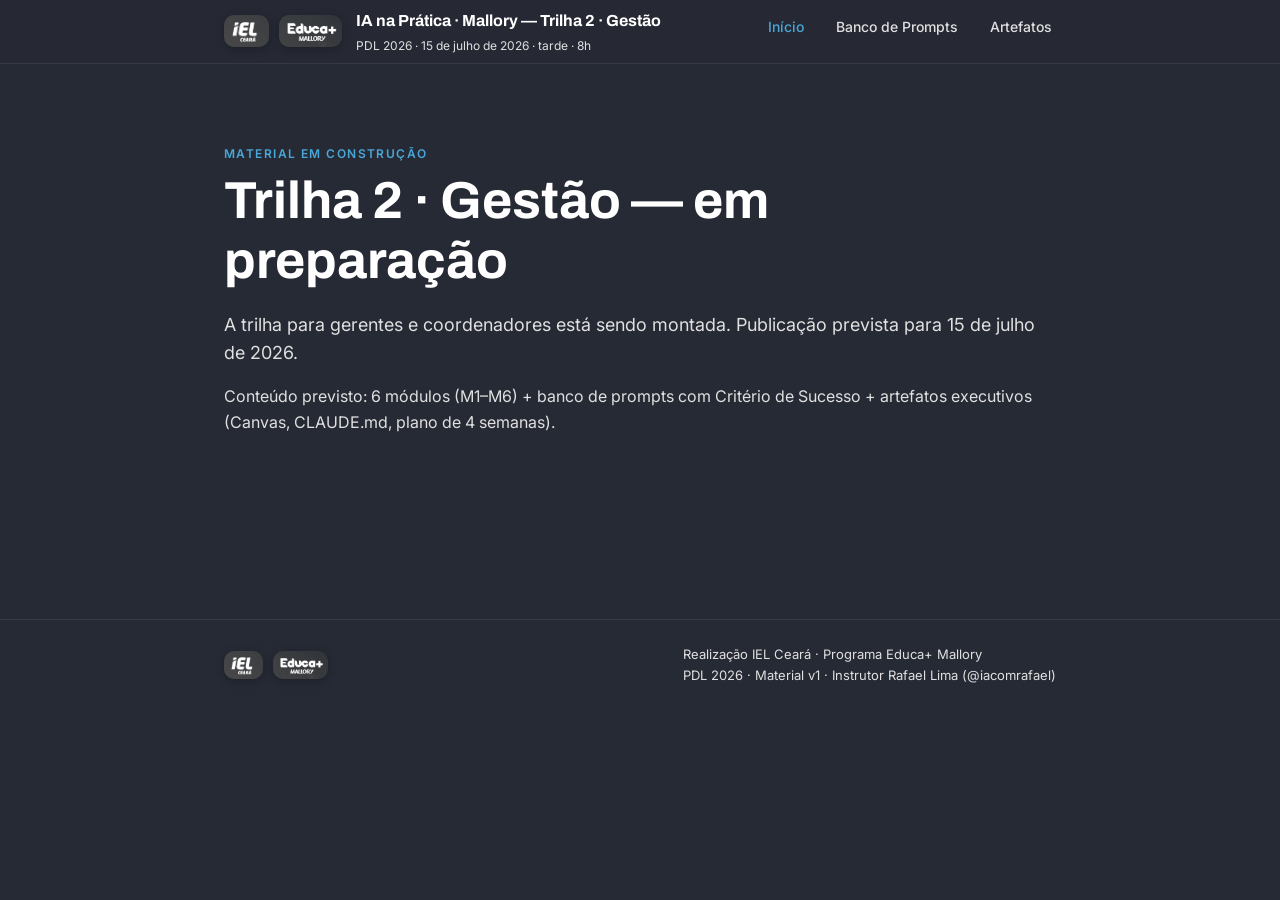
==== index.html @ 84539a10 "chore: primeiro commit — placeholder + assets compartilhados" ====
<!DOCTYPE html>
<html lang="pt-BR">
<head>
  <meta charset="UTF-8">
  <meta name="viewport" content="width=device-width, initial-scale=1.0">
  <title>IA na Prática · Trilha 2 — Gestão · Mallory PDL 2026</title>
  <link rel="preconnect" href="https://fonts.googleapis.com">
  <link rel="preconnect" href="https://fonts.gstatic.com" crossorigin>
  <link rel="stylesheet" href="https://fonts.googleapis.com/css2?family=Archivo:wght@600;700&family=Inter:wght@400;500;600&family=JetBrains+Mono:wght@400&display=swap">
  <link rel="stylesheet" href="assets/style.css">
</head>
<body>

<header class="site-header">
  <div class="container">
    <div class="site-brand">
      <div class="site-logos">
        <img src="assets/logos/iel-ceara.png" alt="IEL Ceará">
        <img src="assets/logos/educa-mais-mallory.png" alt="Educa+ Mallory">
      </div>
      <div class="site-brand-text">
        <a href="./">IA na Prática · Mallory — Trilha 2 · Gestão</a>
        <span class="site-meta">PDL 2026 · 15 de julho de 2026 · tarde · 8h</span>
      </div>
    </div>
    <button class="nav-toggle" aria-expanded="false" aria-controls="site-nav">Menu</button>
    <nav class="site-nav" id="site-nav" aria-label="Navegação principal">
      <ul>
        <li><a href="./" aria-current="page">Início</a></li>
        <li><a href="#">Banco de Prompts</a></li>
        <li><a href="#">Artefatos</a></li>
      </ul>
    </nav>
  </div>
</header>

<main>
  <div class="container">

    <section class="section hero hub-hero">
      <span class="eyebrow">Material em construção</span>
      <h1>Trilha 2 · Gestão — em preparação</h1>
      <p class="lead">A trilha para gerentes e coordenadores está sendo montada. Publicação prevista para 15 de julho de 2026.</p>
      <p>Conteúdo previsto: 6 módulos (M1–M6) + banco de prompts com Critério de Sucesso + artefatos executivos (Canvas, CLAUDE.md, plano de 4 semanas).</p>
    </section>

  </div>
</main>

<footer class="site-footer">
  <div class="container">
    <div class="site-logos">
      <img src="assets/logos/iel-ceara.png" alt="IEL Ceará">
      <img src="assets/logos/educa-mais-mallory.png" alt="Educa+ Mallory">
    </div>
    <div class="footer-meta">
      Realização IEL Ceará · Programa Educa+ Mallory<br>
      PDL 2026 · Material v1 · Instrutor Rafael Lima (@iacomrafael)
    </div>
  </div>
</footer>

<script src="assets/script.js" defer></script>
</body>
</html>
---- assets/style.css ----
/* ==========================================================================
   IA na Prática · Mallory — Trilha 1 · Supervisão
   Design system: _shared/design-system.md (fonte de verdade)
   Organização: 1.Reset · 2.Variáveis · 3.Tipografia · 4.Layout ·
                5.Componentes · 6.Utilitários · 7.Media queries · 8.Print
   ========================================================================== */

/* ==========================================================================
   1. RESET
   ========================================================================== */

*,
*::before,
*::after {
  box-sizing: border-box;
  margin: 0;
  padding: 0;
}

html {
  -webkit-text-size-adjust: 100%;
  scroll-behavior: smooth;
}

img {
  max-width: 100%;
  display: block;
}

button {
  font: inherit;
  cursor: pointer;
  border: none;
  background: none;
  color: inherit;
}

table {
  border-collapse: collapse;
  width: 100%;
}

/* ==========================================================================
   2. VARIÁVEIS — paleta PDL Mallory (design-system §2)
   ========================================================================== */

:root {
  /* Fundo e Textos */
  --bg-dark: #262A35;   /* Slate — opção C do mockup, aprovada 11/07/2026 */
  --bg-light: #353A45;
  --bg-card: rgba(255, 255, 255, .045);
  --text-primary: #FFFFFF;
  --text-secondary: #E0E0E0;

  /* Cores de Destaque (Linha Colorida PDL) */
  --accent-blue: #4AA6D7;
  --accent-green: #65A941;
  --accent-red: #D72C35;
  --accent-yellow: #F7AC19;
  --accent-purple: #8A3A89;

  /* Derivadas por mistura (permitido: mistura, não hex novo — design-system §8) */
  /* Roxo e vermelho não passam AA como texto pequeno no dark (§7) — versões claras p/ texto */
  --purple-text: color-mix(in oklab, var(--accent-purple) 55%, white);
  --red-text: color-mix(in oklab, var(--accent-red) 65%, white);

  --border-subtle: rgba(255, 255, 255, .08);

  /* Superfície — sombras e raios (design-system §2b, padrão Cirilo adaptado pro dark) */
  --shadow-sm: 0 1px 2px rgba(0, 0, 0, .20), 0 1px 3px rgba(0, 0, 0, .15);
  --shadow-md: 0 4px 12px rgba(0, 0, 0, .20), 0 2px 4px rgba(0, 0, 0, .15);
  --shadow-lg: 0 12px 32px rgba(0, 0, 0, .30), 0 4px 12px rgba(0, 0, 0, .20);
  --radius-sm: 6px;
  --radius: 10px;
  --radius-lg: 14px;

  /* Tipografia */
  --font-title: "Archivo", system-ui, sans-serif;
  --font-body: "Inter", system-ui, sans-serif;
  --font-mono: "JetBrains Mono", ui-monospace, monospace;
}

/* ==========================================================================
   3. TIPOGRAFIA — escala design-system §4 (base 16px)
   ========================================================================== */

body {
  font-family: var(--font-body);
  font-size: 16px;
  font-weight: 400;
  line-height: 1.6;
  color: var(--text-secondary);
  background-color: var(--bg-dark);
  -webkit-font-smoothing: antialiased;
  -moz-osx-font-smoothing: grayscale;
}

h1,
h2,
h3,
h4 {
  font-family: var(--font-title);
  color: var(--text-primary);
  line-height: 1.15;
}

h1 { font-size: 32px; font-weight: 700; }   /* módulos; hub sobe via .hero */
h2 { font-size: 30px; font-weight: 700; }
h3 { font-size: 24px; font-weight: 600; }
h4 { font-size: 19px; font-weight: 600; }

h5,
h6 {
  font-family: var(--font-body);
  font-size: 16px;
  font-weight: 600;
  color: var(--text-primary);
}

p {
  margin-bottom: 16px;
}

strong {
  color: var(--text-primary);
  font-weight: 600;
}

small,
.text-small {
  font-size: 14px;
}

.eyebrow {
  font-family: var(--font-body);
  font-size: 12px;
  font-weight: 600;
  text-transform: uppercase;
  letter-spacing: .12em;
  display: block;
  margin-bottom: 8px;
  color: var(--accent-blue);
}

code {
  font-family: var(--font-mono);
  font-size: 14px;
}

a {
  color: var(--accent-blue);
  text-decoration: none;
}

a:hover {
  text-decoration: underline;
}

ul,
ol {
  padding-left: 24px;
  margin-bottom: 16px;
}

li {
  margin-bottom: 8px;
}

/* Foco visível (design-system §7) */
:focus-visible {
  outline: 2px solid var(--accent-blue);
  outline-offset: 2px;
}

/* ==========================================================================
   4. LAYOUT — container, header, footer, seções
   ========================================================================== */

.container {
  max-width: 880px;
  margin: 0 auto;
  padding: 0 24px;
}

/* --- Site header (sticky) --- */

.site-header {
  position: sticky;
  top: 0;
  z-index: 100;
  background-color: rgba(38, 42, 53, .92);
  -webkit-backdrop-filter: blur(8px);
  backdrop-filter: blur(8px);
  border-bottom: 1px solid var(--border-subtle);
}

.site-header .container {
  display: flex;
  align-items: center;
  justify-content: space-between;
  gap: 16px;
  min-height: 60px;
  flex-wrap: wrap;
  padding-top: 8px;
  padding-bottom: 8px;
}

.site-brand {
  display: flex;
  flex-direction: row;
  align-items: center;
  gap: 14px;
  flex-wrap: wrap;
}

/* Logos institucionais (design-system §9) */
.site-logos {
  display: flex;
  align-items: center;
  gap: 10px;
  flex-shrink: 0;
}

.site-logos img {
  height: 32px;
  width: auto;
  display: block;
  border-radius: 10px;
  box-shadow: 0 2px 8px rgba(0, 0, 0, .25);
}

.site-brand-text {
  display: flex;
  flex-direction: column;
  gap: 2px;
}

.site-brand a {
  font-family: var(--font-title);
  font-size: 16px;
  font-weight: 700;
  color: var(--text-primary);
}

.site-brand a:hover {
  text-decoration: none;
  color: var(--accent-blue);
}

.site-brand .site-meta {
  font-size: 12px;
  color: var(--text-secondary);
}

.nav-toggle {
  display: inline-flex;
  align-items: center;
  gap: 8px;
  padding: 8px 12px;
  border: 1px solid var(--border-subtle);
  border-radius: 6px;
  color: var(--text-primary);
  font-size: 14px;
}

.site-nav {
  display: none;
  width: 100%;
  padding: 8px 0 12px;
}

.site-nav.is-open {
  display: block;
}

.site-nav ul {
  list-style: none;
  padding: 0;
  margin: 0;
  display: flex;
  flex-direction: column;
  gap: 4px;
}

.site-nav a {
  display: block;
  padding: 8px 4px;
  color: var(--text-secondary);
  font-size: 14px;
  font-weight: 500;
}

.site-nav a:hover,
.site-nav a[aria-current="page"] {
  color: var(--accent-blue);
  text-decoration: none;
}

/* --- Seções e ritmo (design-system §6) --- */

main {
  padding-top: 40px;
  padding-bottom: 64px;
}

.section {
  margin-bottom: 64px;
}

.section > h2 {
  margin-bottom: 32px;
}

/* --- Hero --- */

.hero {
  padding: 24px 0 8px;
}

.hero h1 {
  margin-bottom: 20px;
}

.hero .lead {
  font-size: 18px;
  color: var(--text-secondary);
}

.hub-hero h1 {
  font-size: 40px;
}

/* Badges de metadados do módulo (linha sob o h1) */
.page-meta {
  display: flex;
  flex-wrap: wrap;
  gap: 8px;
  margin: 16px 0;
}

/* --- Site footer --- */

.site-footer {
  border-top: 1px solid var(--border-subtle);
  padding: 24px 0;
  font-size: 14px;
  color: var(--text-secondary);
}

.site-footer .container {
  display: flex;
  justify-content: space-between;
  align-items: center;
  gap: 16px;
  flex-wrap: wrap;
}

.site-footer .site-logos img {
  height: 28px;
}

.footer-meta {
  font-size: 13px;
}

/* --- Navegação prev/next do módulo --- */

.module-nav {
  display: flex;
  flex-direction: column;
  gap: 12px;
  margin-top: 48px;
  padding-top: 24px;
  border-top: 1px solid var(--border-subtle);
}

.module-nav a {
  display: block;
  padding: 12px 16px;
  background-color: var(--bg-light);
  border: 1px solid var(--border-subtle);
  border-radius: 6px;
}

.module-nav a:hover {
  text-decoration: none;
  border-color: var(--accent-blue);
}

.module-nav .nav-label {
  display: block;
  font-size: 12px;
  color: var(--text-secondary);
  text-transform: uppercase;
  letter-spacing: .12em;
  font-weight: 600;
}

.module-nav .nav-title {
  color: var(--text-primary);
  font-weight: 500;
}

.module-nav-secondary {
  display: flex;
  gap: 16px;
  justify-content: center;
  margin-top: 16px;
  font-size: 14px;
}

/* ==========================================================================
   5. COMPONENTES CANÔNICOS (design-system §5)
   ========================================================================== */

/* --- 5.1 Card de módulo (hub) --- */

.cards-grid {
  display: grid;
  grid-template-columns: 1fr;
  gap: 24px;
}

.card-modulo {
  position: relative;
  background-color: var(--bg-light);
  border: 1px solid var(--border-subtle);
  border-radius: var(--radius);
  padding: 28px;
  display: flex;
  flex-direction: column;
  gap: 12px;
  overflow: hidden;
  box-shadow: var(--shadow-md);
  transition: transform .2s ease, box-shadow .2s ease;
}

/* Linha superior na cor do grupo — desenha da esquerda no hover */
.card-modulo::before {
  content: "";
  position: absolute;
  top: 0;
  left: 0;
  height: 3px;
  width: 100%;
  background-color: var(--group-color, var(--accent-blue));
  transform: scaleX(0);
  transform-origin: left;
  transition: transform .2s ease;
}

.card-modulo:hover {
  transform: translateY(-4px);
  box-shadow: var(--shadow-lg);
}

.card-modulo:hover::before {
  transform: scaleX(1);
}

.card-modulo .eyebrow {
  color: var(--group-color, var(--accent-blue));
  margin-bottom: 0;
}

.card-modulo h3 {
  font-size: 20px;
}

.card-modulo .promessa {
  margin-bottom: 0;
  flex-grow: 1;
}

/* Cores por grupo narrativo (ver goal-4a-report, decisão de mapeamento) */
.group-fundamentos { --group-color: var(--accent-blue); }
.group-contextos   { --group-color: var(--accent-green); }
.group-aplicacoes  { --group-color: var(--accent-yellow); }
.group-fechamento  { --group-color: var(--accent-purple); }

/* Roxo cru não passa AA como texto pequeno — eyebrow do grupo Fechamento usa a mistura clara */
.group-fechamento .eyebrow { color: var(--purple-text); }

/* Linha "Você leva →" — sempre em roxo claro (mistura AA — design-system §7) */
.voce-leva {
  color: var(--purple-text);
  font-weight: 500;
}

.voce-leva strong {
  color: var(--purple-text);
}

/* --- 5.2 Card de prompt (PCTFL) --- */

.card-prompt {
  background-color: var(--bg-light);
  border-left: 3px solid var(--accent-blue);
  border-radius: 0 6px 6px 0;
  padding: 24px;
  margin: 32px 0;
}

.card-prompt h3,
.card-prompt h4 {
  margin-bottom: 12px;
}

.card-prompt .prompt-meta {
  margin: 0 0 16px;
  font-size: 14px;
}

.card-prompt .prompt-meta dt {
  float: left;
  clear: left;
  margin-right: 6px;
  font-weight: 600;
  color: var(--text-primary);
}

.card-prompt .prompt-meta dd {
  margin-bottom: 4px;
  overflow: hidden;
}

.prompt-box {
  position: relative;
  margin: 16px 0;
}

.prompt-box pre {
  background-color: var(--bg-dark);
  border: 1px solid var(--border-subtle);
  border-radius: 6px;
  padding: 20px;
  padding-top: 44px;
  overflow-x: auto;
  font-family: var(--font-mono);
  font-size: 14px;
  line-height: 1.55;
  color: var(--text-secondary);
}

.prompt-marker {
  color: var(--accent-blue);
  font-weight: 600;
}

.btn-copy {
  position: absolute;
  top: 10px;
  right: 10px;
  padding: 6px 14px;
  font-size: 12px;
  font-weight: 600;
  text-transform: uppercase;
  letter-spacing: .08em;
  color: var(--accent-blue);
  background-color: rgba(74, 166, 215, .15);
  border: 1px solid var(--accent-blue);
  border-radius: 999px;
  transition: background-color .15s ease, color .15s ease;
}

.btn-copy:hover {
  background-color: var(--accent-blue);
  color: var(--bg-dark);
}

.btn-copy.copied {
  color: var(--bg-dark);
  background-color: var(--accent-green);
  border-color: var(--accent-green);
}

.card-prompt .como-avaliar {
  margin-bottom: 0;
  font-size: 14px;
  color: var(--text-secondary);
}

/* --- 5.3 Callout box (4 variantes) --- */

.callout {
  background-color: var(--bg-light);
  border-left: 3px solid var(--accent-blue);
  border-radius: 0 var(--radius-sm) var(--radius-sm) 0;
  padding: 20px;
  margin: 32px 0;
  box-shadow: var(--shadow-sm);
}

.callout > :last-child {
  margin-bottom: 0;
}

.callout .callout-title {
  font-size: 12px;
  font-weight: 600;
  text-transform: uppercase;
  letter-spacing: .12em;
  margin-bottom: 12px;
  color: var(--accent-blue);
}

.callout-info { border-left-color: var(--accent-blue); }
.callout-info .callout-title { color: var(--accent-blue); }

.callout-aviso { border-left-color: var(--accent-red); }
.callout-aviso .callout-title { color: var(--red-text); }

.callout-alucinacao { border-left-color: var(--accent-yellow); }
.callout-alucinacao .callout-title { color: var(--accent-yellow); }

.callout-marco { border-left-color: var(--accent-purple); }
.callout-marco .callout-title { color: var(--purple-text); }

.callout table {
  margin: 16px 0;
}

/* --- 5.4 Badge de status --- */

.badge {
  display: inline-block;
  font-size: 12px;
  font-weight: 600;
  line-height: 1;
  padding: 4px 10px;
  border-radius: 999px;
  background-color: rgba(224, 224, 224, .15);
  color: var(--text-secondary);
}

.badge-disponivel {
  background-color: rgba(101, 169, 65, .15);
  color: var(--accent-green);
}

.badge-em-breve {
  background-color: rgba(224, 224, 224, .12);
  color: rgba(224, 224, 224, .6);
}

.badge-cowork {
  background-color: rgba(138, 58, 137, .18);
  color: var(--purple-text);
}

.badge-hands-on {
  background-color: rgba(74, 166, 215, .15);
  color: var(--accent-blue);
}

/* --- 5.5 Tabela "Aplicar × NÃO Aplicar" --- */

.table-aplicar {
  margin: 32px 0;
}

.table-aplicar th,
.table-aplicar td {
  padding: 12px 16px;
  text-align: left;
  vertical-align: top;
  border: 1px solid var(--border-subtle);
  width: 50%;
}

.table-aplicar th {
  font-size: 12px;
  font-weight: 600;
  text-transform: uppercase;
  letter-spacing: .12em;
  color: var(--text-primary);
}

.table-aplicar th:first-child { background-color: rgba(101, 169, 65, .25); }
.table-aplicar th:last-child  { background-color: rgba(215, 44, 53, .25); }

.table-aplicar td {
  background-color: var(--bg-light);
  font-size: 15px;
}

.table-aplicar td:first-child::before {
  content: "✓ ";
  color: var(--accent-green);
  font-weight: 700;
}

.table-aplicar td:last-child::before {
  content: "✗ ";
  color: var(--red-text);
  font-weight: 700;
}

/* --- 5.6 Timeline "3 tempos" --- */

.timeline-3-tempos {
  display: flex;
  flex-direction: column;
  gap: 8px;
  margin: 32px 0;
}

.timeline-3-tempos .tempo {
  background-color: var(--bg-light);
  border: 1px solid var(--border-subtle);
  border-radius: 6px;
  padding: 20px;
  flex: 1;
}

.timeline-3-tempos .tempo-label {
  display: block;
  font-size: 12px;
  font-weight: 600;
  text-transform: uppercase;
  letter-spacing: .12em;
  color: var(--accent-blue);
  margin-bottom: 8px;
}

.timeline-3-tempos .tempo p {
  margin-bottom: 0;
  font-size: 15px;
}

/* Terceiro tempo = o marco: label e borda em roxo */
.timeline-3-tempos .tempo-saida {
  border-color: var(--accent-purple);
}

.timeline-3-tempos .tempo-saida .tempo-label {
  color: var(--purple-text);
}

.timeline-3-tempos .tempo-arrow {
  color: var(--text-secondary);
  text-align: center;
  font-size: 18px;
  line-height: 1;
  align-self: center;
}

/* ==========================================================================
   5b. COMPONENTES DA PÁGINA (goal 4a — não estavam no design-system)
   ========================================================================== */

/* --- Stats do diagnóstico (hub) --- */

.stats-grid {
  display: grid;
  grid-template-columns: 1fr;
  gap: 16px;
  margin: 32px 0;
}

.stat {
  background-color: var(--bg-light);
  border: 1px solid var(--border-subtle);
  border-radius: 8px;
  padding: 20px;
  text-align: center;
}

.stat .stat-number {
  display: block;
  font-family: var(--font-title);
  font-size: 48px;
  font-weight: 700;
  color: var(--text-primary);
  line-height: 1.1;
}

.stat .stat-label {
  display: block;
  font-size: 14px;
  color: var(--text-secondary);
  margin-top: 4px;
}

/* --- Jornada (grupos narrativos, hub) --- */

.jornada-grupo {
  margin-bottom: 32px;
}

.jornada-grupo .eyebrow {
  color: var(--group-color, var(--accent-blue));
}

.jornada-grupo ul {
  list-style: none;
  padding: 0;
}

.jornada-grupo li {
  padding: 10px 0;
  border-bottom: 1px solid var(--border-subtle);
  display: flex;
  flex-wrap: wrap;
  align-items: baseline;
  gap: 8px;
}

/* --- Contrato do módulo --- */

.contrato {
  background-color: var(--bg-light);
  border: 1px solid var(--border-subtle);
  border-radius: 8px;
  padding: 28px;
  margin: 32px 0;
}

.contrato p {
  margin-bottom: 12px;
}

.contrato p:last-child {
  margin-bottom: 0;
}

.contrato .tempo-leitura {
  font-size: 14px;
  color: var(--text-secondary);
}

/* --- Conceito em 5 pontos --- */

.point-numbered {
  display: flex;
  gap: 20px;
  margin-bottom: 32px;
}

.point-numbered .point-number {
  flex-shrink: 0;
  width: 44px;
  height: 44px;
  display: flex;
  align-items: center;
  justify-content: center;
  font-family: var(--font-title);
  font-size: 22px;
  font-weight: 700;
  color: var(--accent-blue);
  border: 2px solid var(--accent-blue);
  border-radius: 50%;
}

.point-numbered h3 {
  font-size: 19px;
  margin-bottom: 8px;
}

.point-numbered p:last-child {
  margin-bottom: 0;
}

/* --- Exercício em 2 camadas --- */

.exercise-block {
  background-color: var(--bg-light);
  border: 1px solid var(--border-subtle);
  border-radius: 8px;
  padding: 28px;
  margin: 24px 0;
}

.exercise-block h3 {
  font-size: 20px;
  margin-bottom: 16px;
}

.exercise-block ol {
  margin-bottom: 16px;
}

.exercise-block > :last-child {
  margin-bottom: 0;
}

/* --- Tabelas comuns (anti-padrões, diagnóstico etc.) --- */

.table-wrap {
  overflow-x: auto;
  margin: 32px 0;
}

table.table-default th,
table.table-default td {
  padding: 12px 16px;
  text-align: left;
  vertical-align: top;
  border: 1px solid var(--border-subtle);
  font-size: 15px;
}

table.table-default th {
  font-size: 12px;
  font-weight: 600;
  text-transform: uppercase;
  letter-spacing: .12em;
  color: var(--text-primary);
  background-color: var(--bg-light);
}

table.table-default td {
  background-color: var(--bg-light);
}

/* Coluna "Como corrigir" — destaque verde (correção = caminho certo) */
table.table-erros td:last-child {
  border-left: 2px solid var(--accent-green);
}

/* --- TOC do banco --- */

.toc {
  background-color: var(--bg-light);
  border: 1px solid var(--border-subtle);
  border-radius: 8px;
  padding: 24px;
  margin: 32px 0;
  font-size: 14px;
}

.toc .eyebrow {
  margin-bottom: 12px;
}

.toc ul {
  list-style: none;
  padding: 0;
  margin: 0;
  display: flex;
  flex-wrap: wrap;
  gap: 8px 20px;
}

.toc li {
  margin-bottom: 0;
}

/* --- Bloco "como usar" (banco) --- */

.guia-bloco {
  background-color: var(--bg-light);
  border: 1px solid var(--border-subtle);
  border-radius: 8px;
  padding: 24px;
  margin: 24px 0;
}

.guia-bloco > :last-child {
  margin-bottom: 0;
}

/* Títulos de área do banco — heading com estilo eyebrow + respiro entre áreas */
h3.eyebrow {
  font-size: 13px;
  margin-top: 56px;
  margin-bottom: 16px;
  color: var(--accent-blue);
}

/* --- Botões --- */

.btn-primary {
  display: inline-block;
  padding: 10px 24px;
  font-size: 14px;
  font-weight: 600;
  color: var(--bg-dark);
  background-color: var(--accent-blue);
  border-radius: 6px;
  align-self: flex-start;
  transition: filter .15s ease;
}

.btn-primary:hover {
  text-decoration: none;
  filter: brightness(1.1);
}

/* ==========================================================================
   6. UTILITÁRIOS — semântica de cores (design-system §3)
   ========================================================================== */

.accent-blue   { color: var(--accent-blue); }
.accent-green  { color: var(--accent-green); }
.accent-yellow { color: var(--accent-yellow); }
/* Vermelho e roxo como texto: apenas as versões claras (design-system §7) */
.accent-red    { color: var(--red-text); }
.accent-purple { color: var(--purple-text); }

.border-blue   { border-color: var(--accent-blue); }
.border-green  { border-color: var(--accent-green); }
.border-red    { border-color: var(--accent-red); }
.border-yellow { border-color: var(--accent-yellow); }
.border-purple { border-color: var(--accent-purple); }

.bg-blue-soft   { background-color: rgba(74, 166, 215, .15); }
.bg-green-soft  { background-color: rgba(101, 169, 65, .15); }
.bg-red-soft    { background-color: rgba(215, 44, 53, .15); }
.bg-yellow-soft { background-color: rgba(247, 172, 25, .15); }
.bg-purple-soft { background-color: rgba(138, 58, 137, .15); }

.text-secondary { color: var(--text-secondary); }
.text-center { text-align: center; }

/* ==========================================================================
   7. MEDIA QUERIES — mobile-first (breakpoints 640px / 900px)
   ========================================================================== */

@media (min-width: 640px) {
  .stats-grid {
    grid-template-columns: repeat(2, 1fr);
  }

  .module-nav {
    flex-direction: row;
    justify-content: space-between;
  }

  .module-nav a {
    max-width: 48%;
  }

  .module-nav .nav-next {
    text-align: right;
    margin-left: auto;
  }
}

@media (min-width: 900px) {
  h1 { font-size: 40px; }
  .hub-hero h1 { font-size: 52px; }

  main {
    padding-top: 56px;
  }

  .section {
    margin-bottom: 96px;
  }

  /* Nav inline no desktop; hamburger some */
  .nav-toggle {
    display: none;
  }

  .site-nav {
    display: block;
    width: auto;
    padding: 0;
  }

  .site-nav ul {
    flex-direction: row;
    gap: 24px;
  }

  .cards-grid {
    grid-template-columns: repeat(2, 1fr);
  }

  .stats-grid {
    grid-template-columns: repeat(4, 1fr);
  }

  .timeline-3-tempos {
    flex-direction: row;
    align-items: stretch;
    gap: 0;
  }

  .timeline-3-tempos .tempo-arrow {
    padding: 0 12px;
  }
}

/* Movimento reduzido (design-system §7) */
@media (prefers-reduced-motion: reduce) {
  html {
    scroll-behavior: auto;
  }

  *,
  *::before,
  *::after {
    transition: none !important;
    animation: none !important;
  }

  .card-modulo:hover {
    transform: none;
  }
}

/* ==========================================================================
   8. PRINT — folha limpa em A4 (goal 4a §4.1)
   ========================================================================== */

@media print {
  body {
    background: #fff;
    color: #000;
    font-size: 12pt;
  }

  .site-header,
  .site-footer,
  .site-nav,
  .site-logos,
  .nav-toggle,
  .btn-copy,
  .btn-primary,
  .module-nav,
  .module-nav-secondary,
  .toc {
    display: none !important;
  }

  h1, h2, h3, h4, strong {
    color: #000;
  }

  h2 {
    page-break-before: always;
  }

  main > .hero h1 + * {
    page-break-before: avoid;
  }

  p, li {
    color: #000;
  }

  a {
    color: #000;
    text-decoration: underline;
  }

  .card-modulo,
  .card-prompt,
  .callout,
  .contrato,
  .exercise-block,
  .guia-bloco,
  .stat,
  .timeline-3-tempos .tempo,
  table.table-default th,
  table.table-default td,
  .table-aplicar td {
    background: #fff !important;
    color: #000;
    border-color: #999;
  }

  .prompt-box pre {
    background: #fff;
    color: #000;
    border: 1px solid #999;
    padding-top: 20px;
    white-space: pre-wrap;
    overflow: visible;
  }

  .prompt-marker {
    color: #000;
  }

  .callout .callout-title,
  .timeline-3-tempos .tempo-label,
  .eyebrow,
  .voce-leva,
  .voce-leva strong,
  .accent-blue,
  .accent-green,
  .accent-yellow,
  .accent-red,
  .accent-purple {
    color: #000;
  }

  .card-prompt,
  .callout {
    page-break-inside: avoid;
  }
}
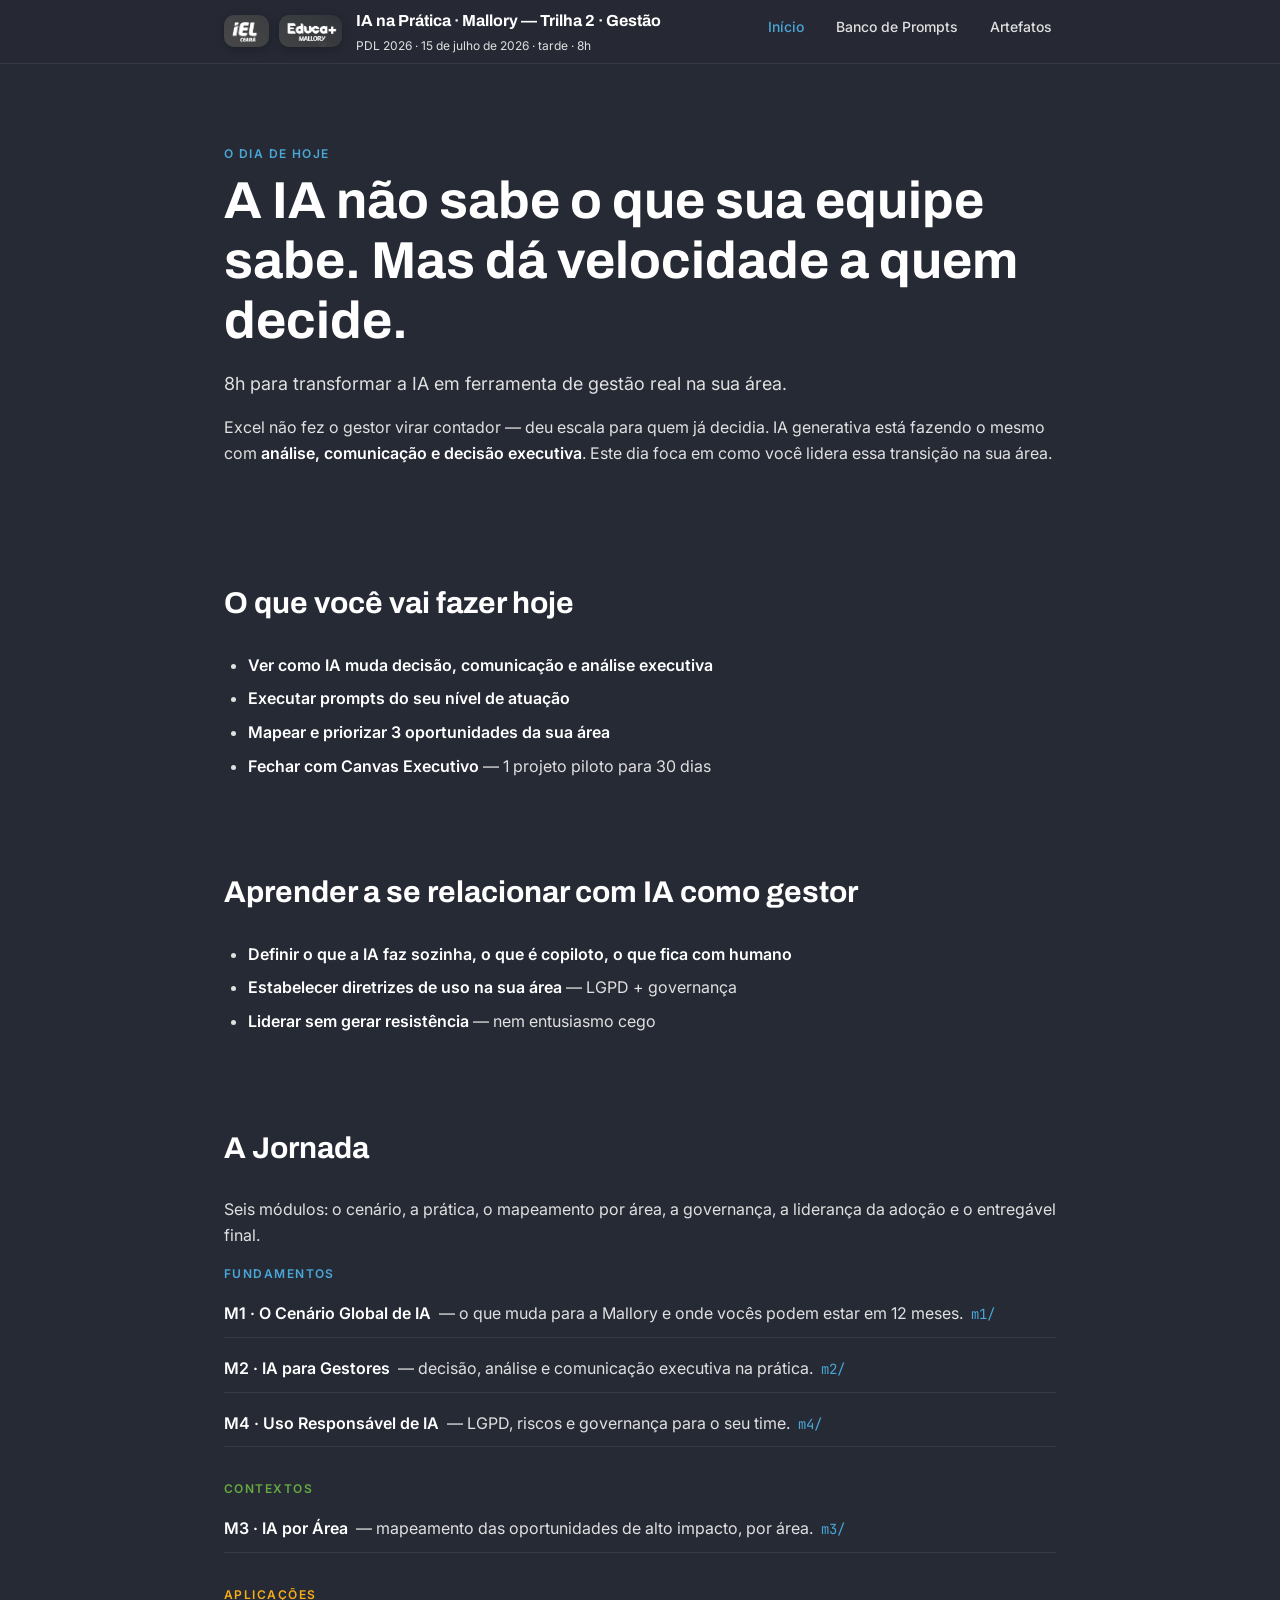
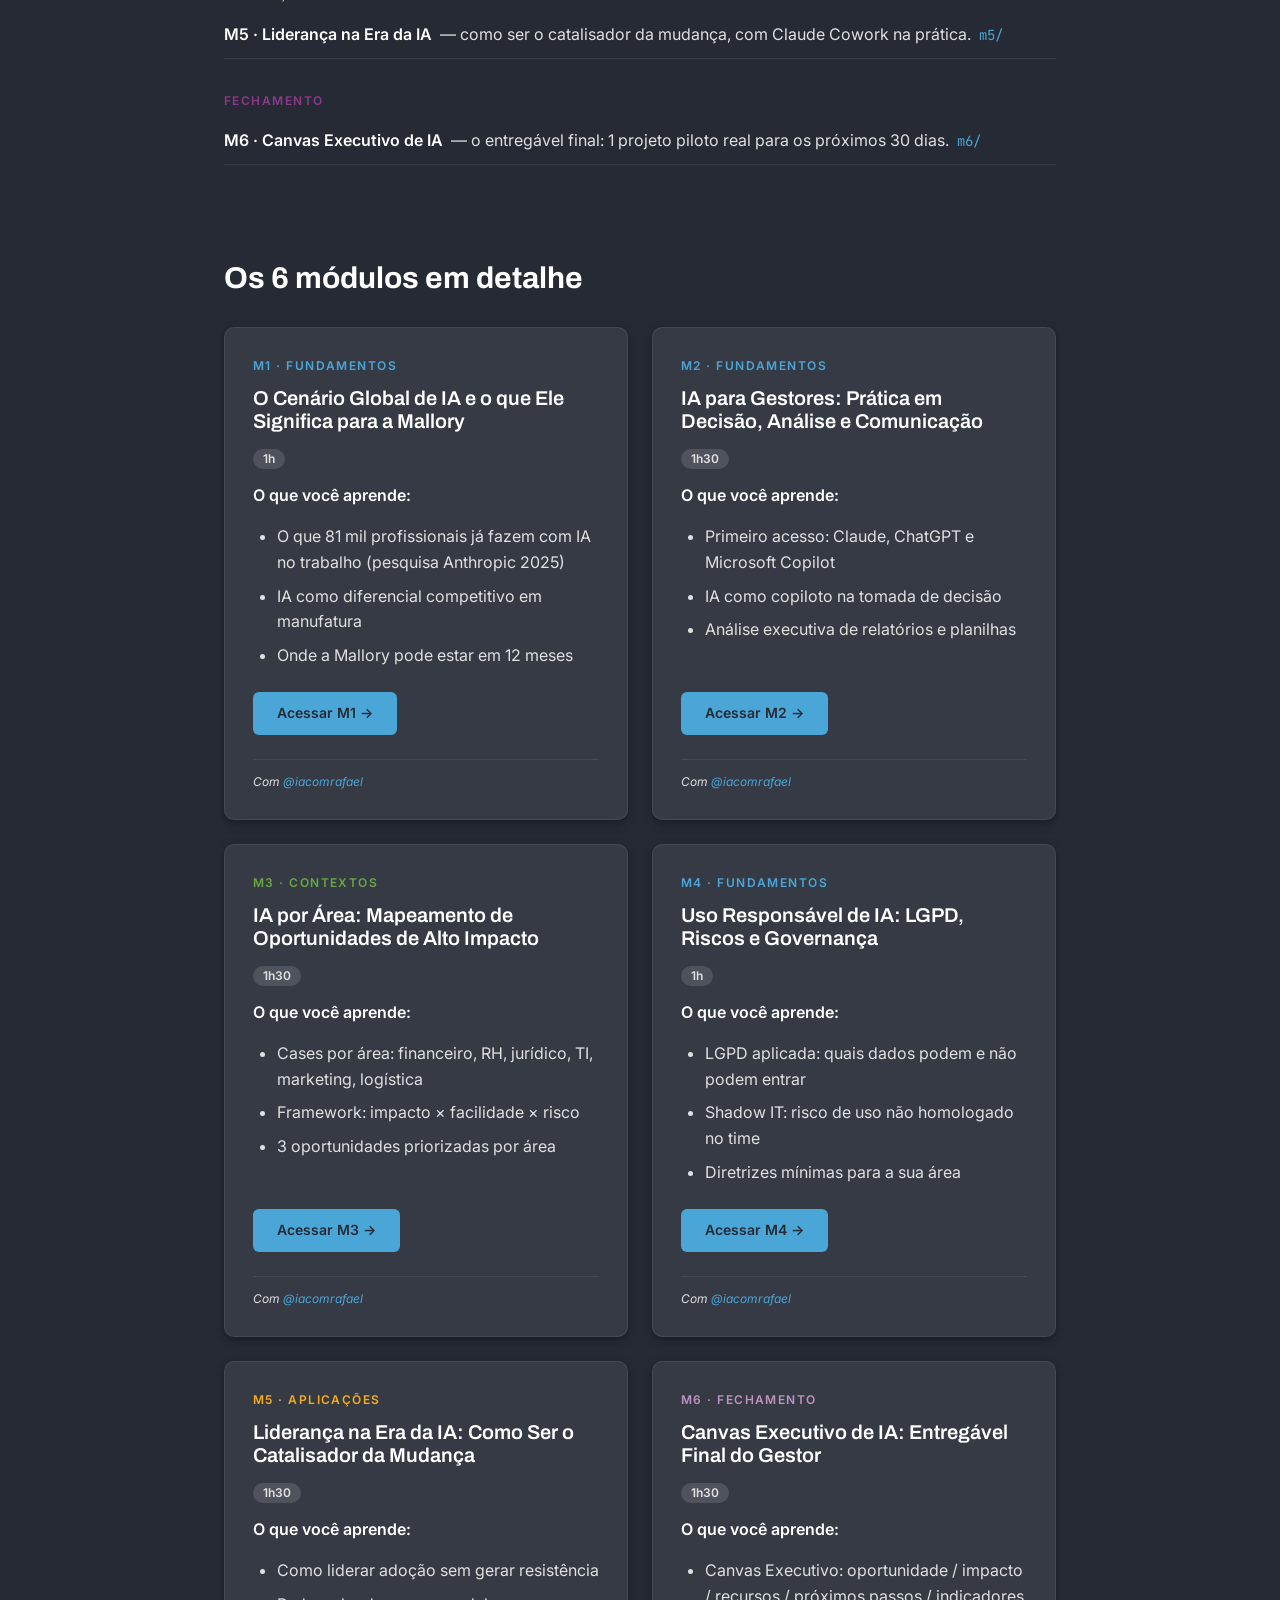
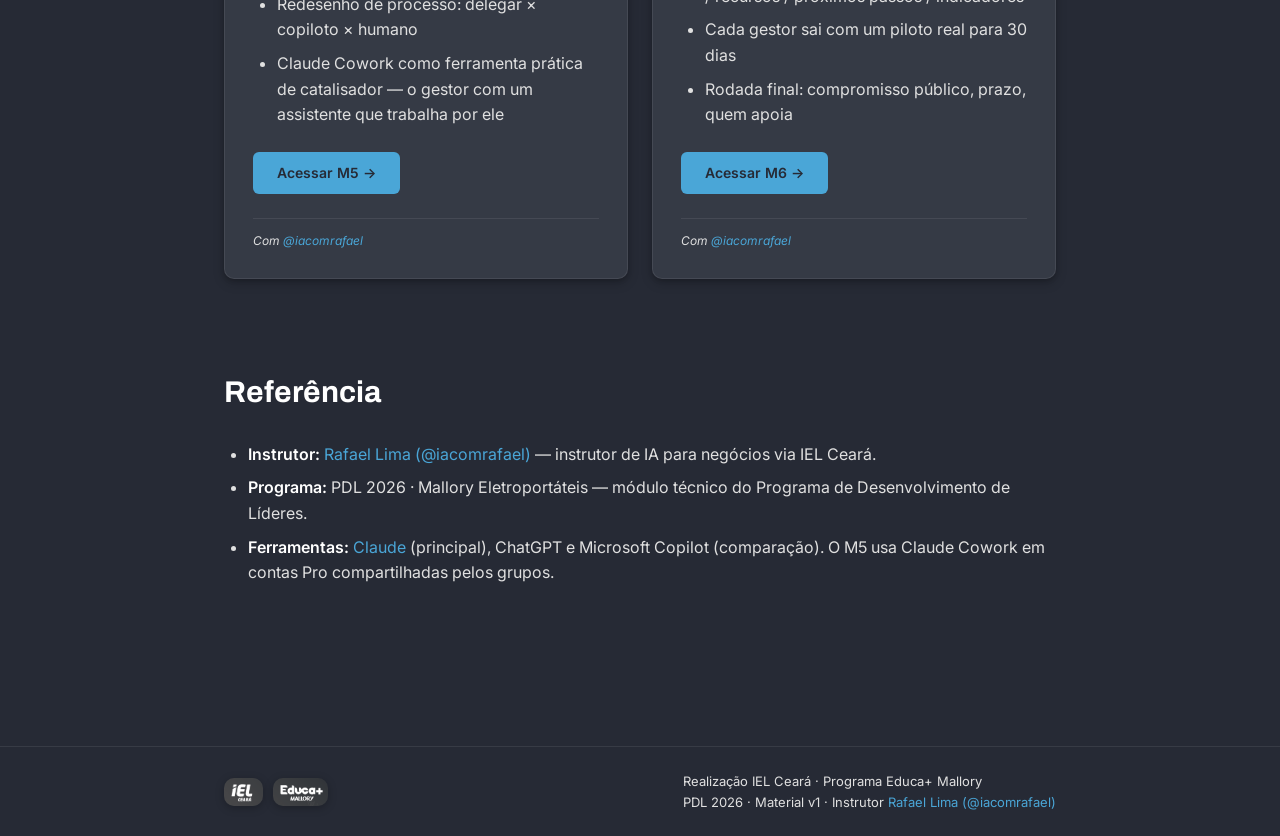
==== commit 782a231b: "feat: hub placeholder com analogia Excel; placeholders m1-m6; M5 mescla Liderança + Cowork alinhado " ====
--- a/index.html
+++ b/index.html
@@ -38,10 +38,165 @@
   <div class="container">
 
     <section class="section hero hub-hero">
-      <span class="eyebrow">Material em construção</span>
-      <h1>Trilha 2 · Gestão — em preparação</h1>
-      <p class="lead">A trilha para gerentes e coordenadores está sendo montada. Publicação prevista para 15 de julho de 2026.</p>
-      <p>Conteúdo previsto: 6 módulos (M1–M6) + banco de prompts com Critério de Sucesso + artefatos executivos (Canvas, CLAUDE.md, plano de 4 semanas).</p>
+      <span class="eyebrow">O dia de hoje</span>
+      <h1>A IA não sabe o que sua equipe sabe. Mas dá velocidade a quem decide.</h1>
+      <p class="lead">8h para transformar a IA em ferramenta de gestão real na sua área.</p>
+      <p>Excel não fez o gestor virar contador — deu escala para quem já decidia. IA generativa está fazendo o mesmo com <strong>análise, comunicação e decisão executiva</strong>. Este dia foca em como você lidera essa transição na sua área.</p>
+    </section>
+
+    <section class="section">
+      <h2>O que você vai fazer hoje</h2>
+      <ul>
+        <li><strong>Ver como IA muda decisão, comunicação e análise executiva</strong></li>
+        <li><strong>Executar prompts do seu nível de atuação</strong></li>
+        <li><strong>Mapear e priorizar 3 oportunidades da sua área</strong></li>
+        <li><strong>Fechar com Canvas Executivo</strong> — 1 projeto piloto para 30 dias</li>
+      </ul>
+    </section>
+
+    <section class="section">
+      <h2>Aprender a se relacionar com IA como gestor</h2>
+      <ul>
+        <li><strong>Definir o que a IA faz sozinha, o que é copiloto, o que fica com humano</strong></li>
+        <li><strong>Estabelecer diretrizes de uso na sua área</strong> — LGPD + governança</li>
+        <li><strong>Liderar sem gerar resistência</strong> — nem entusiasmo cego</li>
+      </ul>
+    </section>
+
+    <section class="section">
+      <h2>A Jornada</h2>
+      <p>Seis módulos: o cenário, a prática, o mapeamento por área, a governança, a liderança da adoção e o entregável final.</p>
+
+      <div class="jornada-grupo group-fundamentos">
+        <span class="eyebrow">Fundamentos</span>
+        <ul>
+          <li><strong>M1 · O Cenário Global de IA</strong> — o que muda para a Mallory e onde vocês podem estar em 12 meses. <a href="m1/"><code>m1/</code></a></li>
+          <li><strong>M2 · IA para Gestores</strong> — decisão, análise e comunicação executiva na prática. <a href="m2/"><code>m2/</code></a></li>
+          <li><strong>M4 · Uso Responsável de IA</strong> — LGPD, riscos e governança para o seu time. <a href="m4/"><code>m4/</code></a></li>
+        </ul>
+      </div>
+
+      <div class="jornada-grupo group-contextos">
+        <span class="eyebrow">Contextos</span>
+        <ul>
+          <li><strong>M3 · IA por Área</strong> — mapeamento das oportunidades de alto impacto, por área. <a href="m3/"><code>m3/</code></a></li>
+        </ul>
+      </div>
+
+      <div class="jornada-grupo group-aplicacoes">
+        <span class="eyebrow">Aplicações</span>
+        <ul>
+          <li><strong>M5 · Liderança na Era da IA</strong> — como ser o catalisador da mudança, com Claude Cowork na prática. <a href="m5/"><code>m5/</code></a></li>
+        </ul>
+      </div>
+
+      <div class="jornada-grupo group-fechamento">
+        <span class="eyebrow">Fechamento</span>
+        <ul>
+          <li><strong>M6 · Canvas Executivo de IA</strong> — o entregável final: 1 projeto piloto real para os próximos 30 dias. <a href="m6/"><code>m6/</code></a></li>
+        </ul>
+      </div>
+    </section>
+
+    <section class="section">
+      <h2>Os 6 módulos em detalhe</h2>
+
+      <div class="cards-grid">
+
+        <article class="card-modulo group-fundamentos">
+          <span class="eyebrow">M1 · Fundamentos</span>
+          <h3>O Cenário Global de IA e o que Ele Significa para a Mallory</h3>
+          <div><span class="badge">1h</span></div>
+          <p class="promessa">O que você aprende:</p>
+          <ul>
+            <li>O que 81 mil profissionais já fazem com IA no trabalho (pesquisa Anthropic 2025)</li>
+            <li>IA como diferencial competitivo em manufatura</li>
+            <li>Onde a Mallory pode estar em 12 meses</li>
+          </ul>
+          <a class="btn-primary" href="m1/">Acessar M1 →</a>
+          <p class="card-footer-author">Com <a href="https://www.instagram.com/iacomrafael/" target="_blank" rel="noopener">@iacomrafael</a></p>
+        </article>
+
+        <article class="card-modulo group-fundamentos">
+          <span class="eyebrow">M2 · Fundamentos</span>
+          <h3>IA para Gestores: Prática em Decisão, Análise e Comunicação</h3>
+          <div><span class="badge">1h30</span></div>
+          <p class="promessa">O que você aprende:</p>
+          <ul>
+            <li>Primeiro acesso: Claude, ChatGPT e Microsoft Copilot</li>
+            <li>IA como copiloto na tomada de decisão</li>
+            <li>Análise executiva de relatórios e planilhas</li>
+          </ul>
+          <a class="btn-primary" href="m2/">Acessar M2 →</a>
+          <p class="card-footer-author">Com <a href="https://www.instagram.com/iacomrafael/" target="_blank" rel="noopener">@iacomrafael</a></p>
+        </article>
+
+        <article class="card-modulo group-contextos">
+          <span class="eyebrow">M3 · Contextos</span>
+          <h3>IA por Área: Mapeamento de Oportunidades de Alto Impacto</h3>
+          <div><span class="badge">1h30</span></div>
+          <p class="promessa">O que você aprende:</p>
+          <ul>
+            <li>Cases por área: financeiro, RH, jurídico, TI, marketing, logística</li>
+            <li>Framework: impacto × facilidade × risco</li>
+            <li>3 oportunidades priorizadas por área</li>
+          </ul>
+          <a class="btn-primary" href="m3/">Acessar M3 →</a>
+          <p class="card-footer-author">Com <a href="https://www.instagram.com/iacomrafael/" target="_blank" rel="noopener">@iacomrafael</a></p>
+        </article>
+
+        <article class="card-modulo group-fundamentos">
+          <span class="eyebrow">M4 · Fundamentos</span>
+          <h3>Uso Responsável de IA: LGPD, Riscos e Governança</h3>
+          <div><span class="badge">1h</span></div>
+          <p class="promessa">O que você aprende:</p>
+          <ul>
+            <li>LGPD aplicada: quais dados podem e não podem entrar</li>
+            <li>Shadow IT: risco de uso não homologado no time</li>
+            <li>Diretrizes mínimas para a sua área</li>
+          </ul>
+          <a class="btn-primary" href="m4/">Acessar M4 →</a>
+          <p class="card-footer-author">Com <a href="https://www.instagram.com/iacomrafael/" target="_blank" rel="noopener">@iacomrafael</a></p>
+        </article>
+
+        <article class="card-modulo group-aplicacoes">
+          <span class="eyebrow">M5 · Aplicações</span>
+          <h3>Liderança na Era da IA: Como Ser o Catalisador da Mudança</h3>
+          <div><span class="badge">1h30</span></div>
+          <p class="promessa">O que você aprende:</p>
+          <ul>
+            <li>Como liderar adoção sem gerar resistência</li>
+            <li>Redesenho de processo: delegar × copiloto × humano</li>
+            <li>Claude Cowork como ferramenta prática de catalisador — o gestor com um assistente que trabalha por ele</li>
+          </ul>
+          <a class="btn-primary" href="m5/">Acessar M5 →</a>
+          <p class="card-footer-author">Com <a href="https://www.instagram.com/iacomrafael/" target="_blank" rel="noopener">@iacomrafael</a></p>
+        </article>
+
+        <article class="card-modulo group-fechamento">
+          <span class="eyebrow">M6 · Fechamento</span>
+          <h3>Canvas Executivo de IA: Entregável Final do Gestor</h3>
+          <div><span class="badge">1h30</span></div>
+          <p class="promessa">O que você aprende:</p>
+          <ul>
+            <li>Canvas Executivo: oportunidade / impacto / recursos / próximos passos / indicadores</li>
+            <li>Cada gestor sai com um piloto real para 30 dias</li>
+            <li>Rodada final: compromisso público, prazo, quem apoia</li>
+          </ul>
+          <a class="btn-primary" href="m6/">Acessar M6 →</a>
+          <p class="card-footer-author">Com <a href="https://www.instagram.com/iacomrafael/" target="_blank" rel="noopener">@iacomrafael</a></p>
+        </article>
+
+      </div>
+    </section>
+
+    <section class="section">
+      <h2>Referência</h2>
+      <ul>
+        <li><strong>Instrutor:</strong> <a href="https://www.instagram.com/iacomrafael/" target="_blank" rel="noopener">Rafael Lima (@iacomrafael)</a> — instrutor de IA para negócios via IEL Ceará.</li>
+        <li><strong>Programa:</strong> PDL 2026 · Mallory Eletroportáteis — módulo técnico do Programa de Desenvolvimento de Líderes.</li>
+        <li><strong>Ferramentas:</strong> <a href="https://claude.ai" target="_blank" rel="noopener">Claude</a> (principal), ChatGPT e Microsoft Copilot (comparação). O M5 usa Claude Cowork em contas Pro compartilhadas pelos grupos.</li>
+      </ul>
     </section>
 
   </div>
@@ -55,7 +210,7 @@
     </div>
     <div class="footer-meta">
       Realização IEL Ceará · Programa Educa+ Mallory<br>
-      PDL 2026 · Material v1 · Instrutor Rafael Lima (@iacomrafael)
+      PDL 2026 · Material v1 · Instrutor <a href="https://www.instagram.com/iacomrafael/" target="_blank" rel="noopener">Rafael Lima (@iacomrafael)</a>
     </div>
   </div>
 </footer>
--- a/assets/style.css
+++ b/assets/style.css
@@ -468,8 +468,36 @@
 }
 
 .card-modulo .promessa {
-  margin-bottom: 0;
+  margin-bottom: 4px;
+  font-weight: 600;
+  color: var(--text-primary);
+}
+
+/* Lista "O que você aprende" — cresce para alinhar os botões entre cards */
+.card-modulo > ul {
   flex-grow: 1;
+  margin-bottom: 4px;
+}
+
+.card-modulo .btn-primary {
+  align-self: flex-start;
+}
+
+/* Rodapé de autoria do card (design-system: crédito @iacomrafael) */
+.card-modulo .card-footer-author {
+  font-size: 12px;
+  font-style: italic;
+  color: var(--text-secondary);
+  margin: 12px 0 0;
+  padding-top: 12px;
+  border-top: 1px solid var(--border-subtle);
+}
+.card-modulo .card-footer-author a {
+  color: var(--accent-blue);
+  text-decoration: none;
+}
+.card-modulo .card-footer-author a:hover {
+  text-decoration: underline;
 }
 
 /* Cores por grupo narrativo (ver goal-4a-report, decisão de mapeamento) */
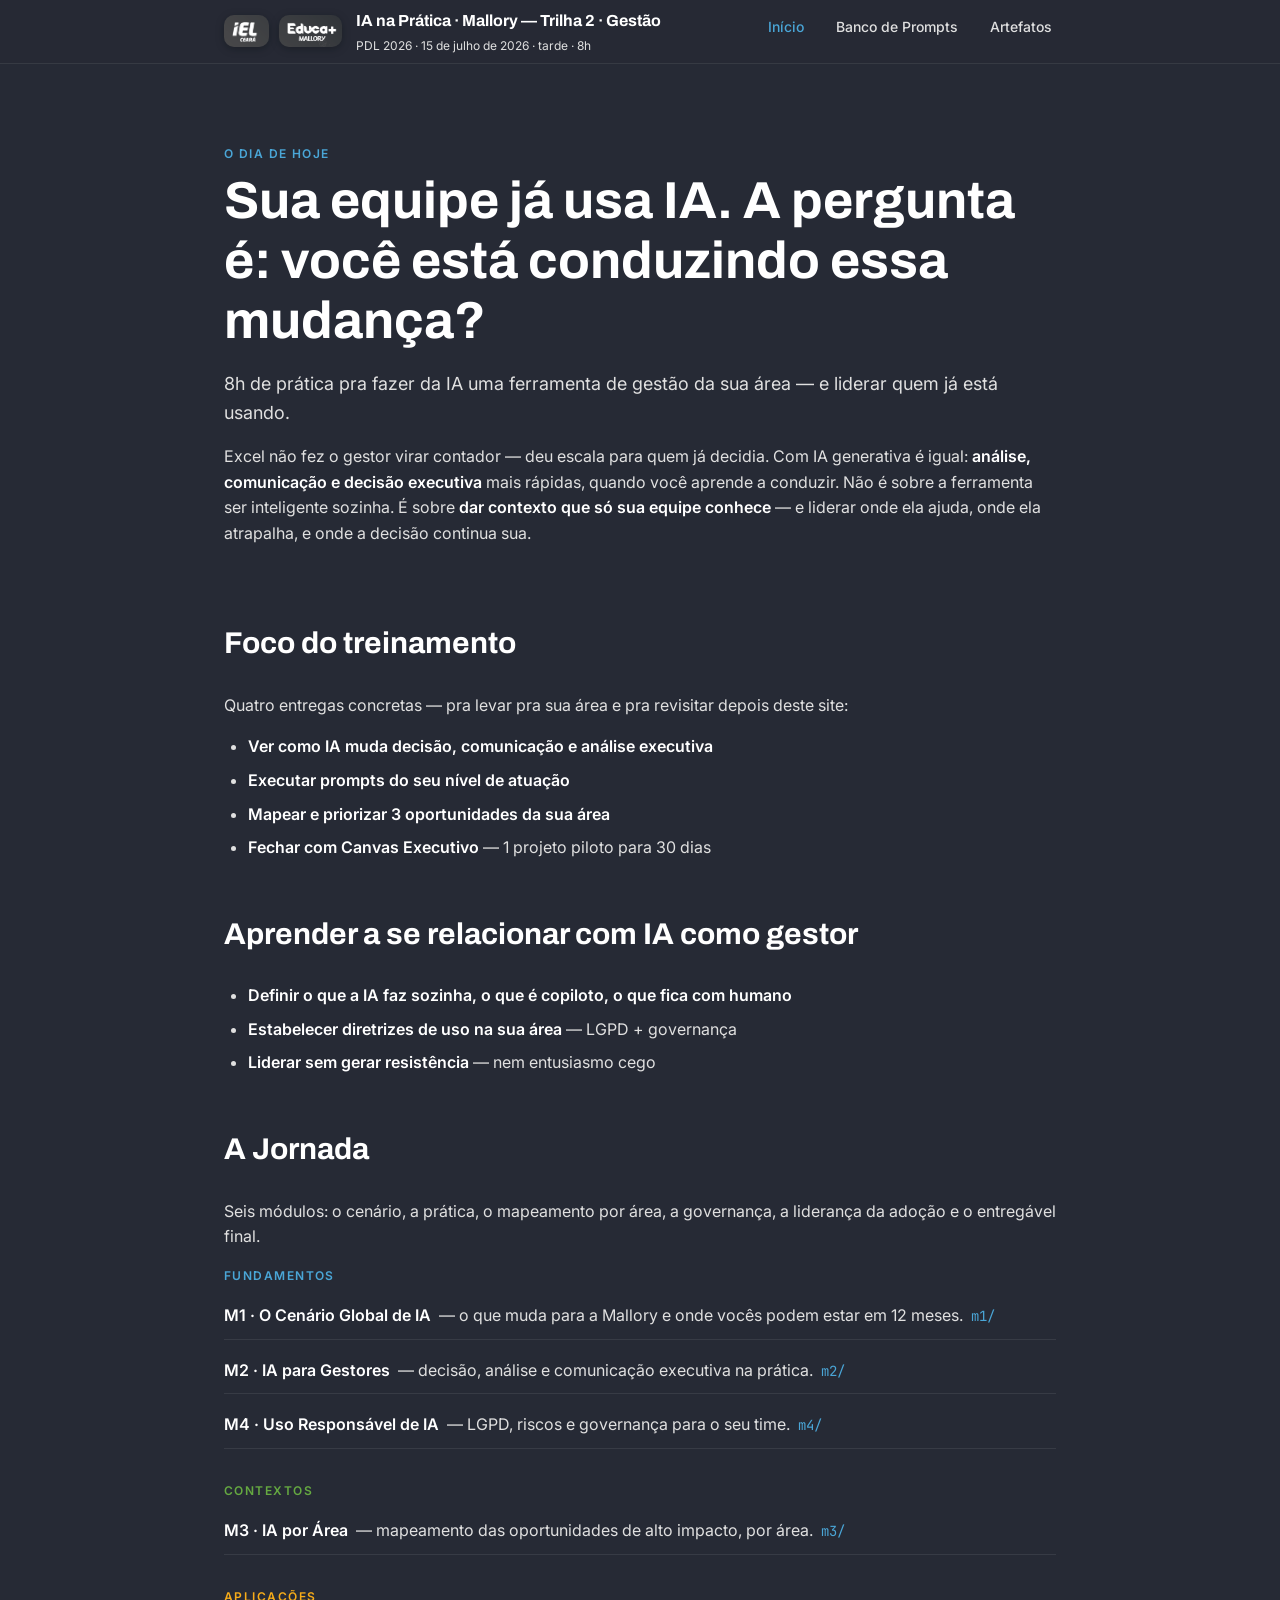
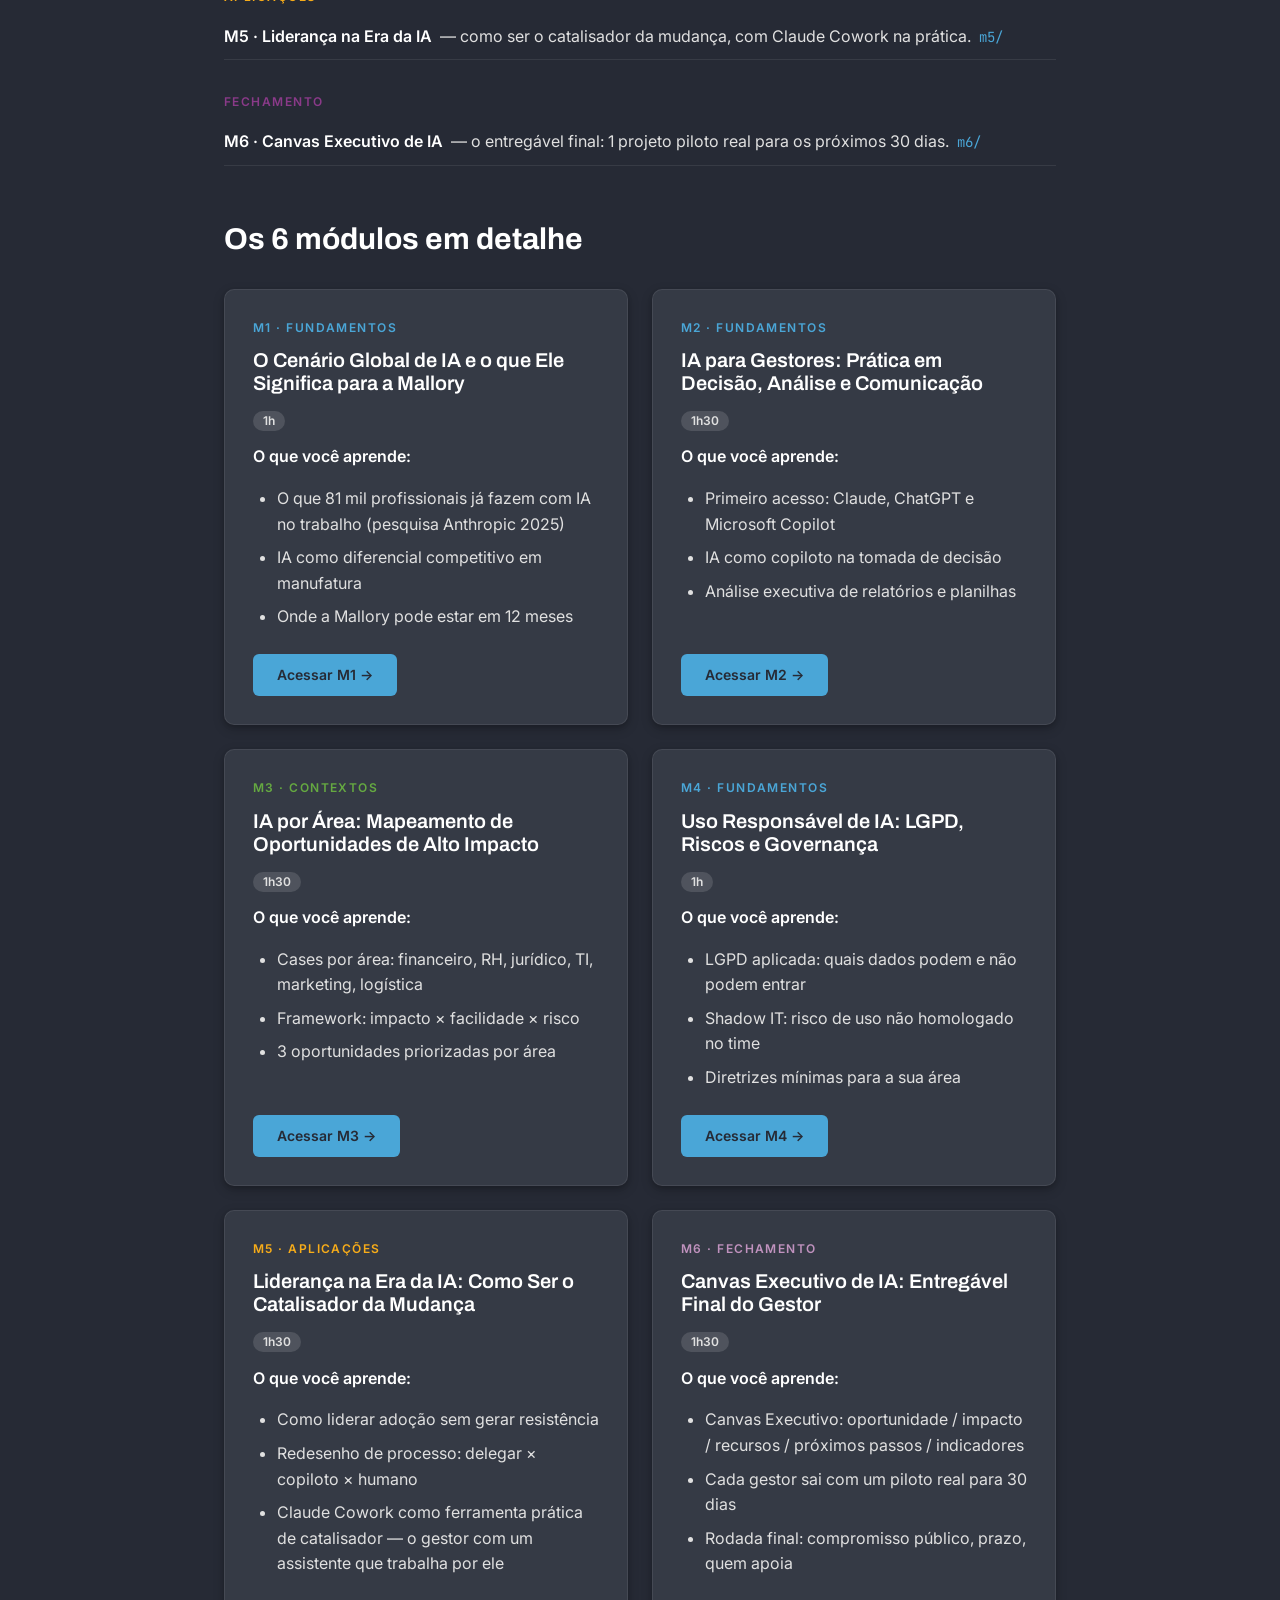
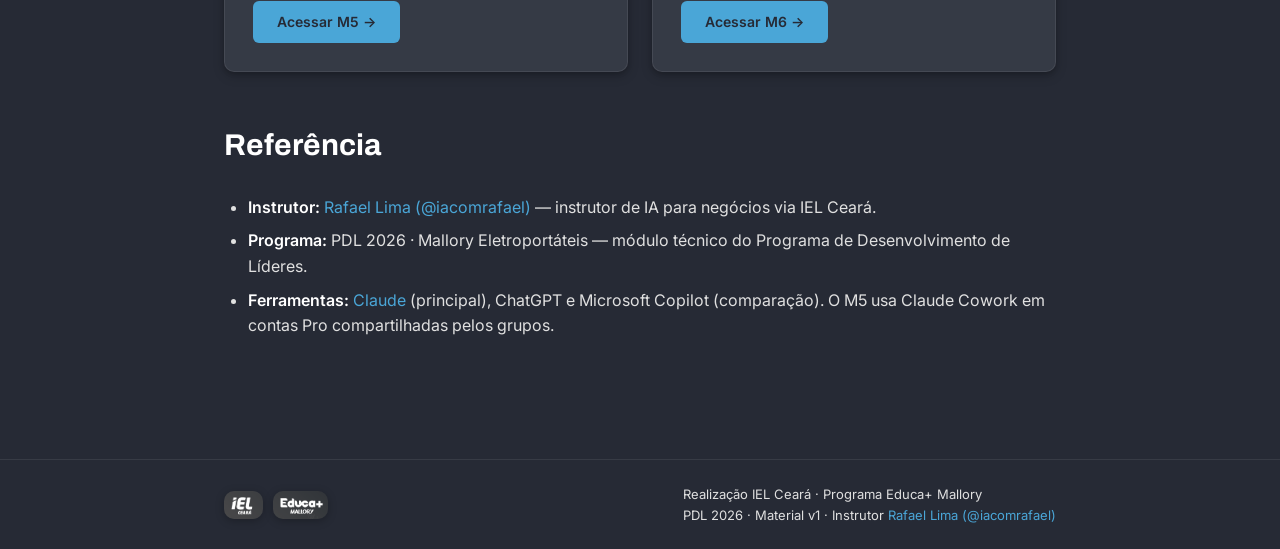
==== commit 8aafc6d7: "fix(hub): reframe para relacionamento com IA + Foco do treinamento + spacing" ====
--- a/index.html
+++ b/index.html
@@ -39,13 +39,14 @@
 
     <section class="section hero hub-hero">
       <span class="eyebrow">O dia de hoje</span>
-      <h1>A IA não sabe o que sua equipe sabe. Mas dá velocidade a quem decide.</h1>
-      <p class="lead">8h para transformar a IA em ferramenta de gestão real na sua área.</p>
-      <p>Excel não fez o gestor virar contador — deu escala para quem já decidia. IA generativa está fazendo o mesmo com <strong>análise, comunicação e decisão executiva</strong>. Este dia foca em como você lidera essa transição na sua área.</p>
-    </section>
-
-    <section class="section">
-      <h2>O que você vai fazer hoje</h2>
+      <h1>Sua equipe já usa IA. A pergunta é: você está conduzindo essa mudança?</h1>
+      <p class="lead">8h de prática pra fazer da IA uma ferramenta de gestão da sua área — e liderar quem já está usando.</p>
+      <p>Excel não fez o gestor virar contador — deu escala para quem já decidia. Com IA generativa é igual: <strong>análise, comunicação e decisão executiva</strong> mais rápidas, quando você aprende a conduzir. Não é sobre a ferramenta ser inteligente sozinha. É sobre <strong>dar contexto que só sua equipe conhece</strong> — e liderar onde ela ajuda, onde ela atrapalha, e onde a decisão continua sua.</p>
+    </section>
+
+    <section class="section">
+      <h2>Foco do treinamento</h2>
+      <p>Quatro entregas concretas — pra levar pra sua área e pra revisitar depois deste site:</p>
       <ul>
         <li><strong>Ver como IA muda decisão, comunicação e análise executiva</strong></li>
         <li><strong>Executar prompts do seu nível de atuação</strong></li>
@@ -114,7 +115,6 @@
             <li>Onde a Mallory pode estar em 12 meses</li>
           </ul>
           <a class="btn-primary" href="m1/">Acessar M1 →</a>
-          <p class="card-footer-author">Com <a href="https://www.instagram.com/iacomrafael/" target="_blank" rel="noopener">@iacomrafael</a></p>
         </article>
 
         <article class="card-modulo group-fundamentos">
@@ -128,7 +128,6 @@
             <li>Análise executiva de relatórios e planilhas</li>
           </ul>
           <a class="btn-primary" href="m2/">Acessar M2 →</a>
-          <p class="card-footer-author">Com <a href="https://www.instagram.com/iacomrafael/" target="_blank" rel="noopener">@iacomrafael</a></p>
         </article>
 
         <article class="card-modulo group-contextos">
@@ -142,7 +141,6 @@
             <li>3 oportunidades priorizadas por área</li>
           </ul>
           <a class="btn-primary" href="m3/">Acessar M3 →</a>
-          <p class="card-footer-author">Com <a href="https://www.instagram.com/iacomrafael/" target="_blank" rel="noopener">@iacomrafael</a></p>
         </article>
 
         <article class="card-modulo group-fundamentos">
@@ -156,7 +154,6 @@
             <li>Diretrizes mínimas para a sua área</li>
           </ul>
           <a class="btn-primary" href="m4/">Acessar M4 →</a>
-          <p class="card-footer-author">Com <a href="https://www.instagram.com/iacomrafael/" target="_blank" rel="noopener">@iacomrafael</a></p>
         </article>
 
         <article class="card-modulo group-aplicacoes">
@@ -170,7 +167,6 @@
             <li>Claude Cowork como ferramenta prática de catalisador — o gestor com um assistente que trabalha por ele</li>
           </ul>
           <a class="btn-primary" href="m5/">Acessar M5 →</a>
-          <p class="card-footer-author">Com <a href="https://www.instagram.com/iacomrafael/" target="_blank" rel="noopener">@iacomrafael</a></p>
         </article>
 
         <article class="card-modulo group-fechamento">
@@ -184,7 +180,6 @@
             <li>Rodada final: compromisso público, prazo, quem apoia</li>
           </ul>
           <a class="btn-primary" href="m6/">Acessar M6 →</a>
-          <p class="card-footer-author">Com <a href="https://www.instagram.com/iacomrafael/" target="_blank" rel="noopener">@iacomrafael</a></p>
         </article>
 
       </div>
--- a/assets/style.css
+++ b/assets/style.css
@@ -304,7 +304,7 @@
 }
 
 .section {
-  margin-bottom: 64px;
+  margin-bottom: 38px;
 }
 
 .section > h2 {
@@ -1074,7 +1074,7 @@
   }
 
   .section {
-    margin-bottom: 96px;
+    margin-bottom: 56px;
   }
 
   /* Nav inline no desktop; hamburger some */
@@ -1221,4 +1221,435 @@
   .callout {
     page-break-inside: avoid;
   }
-}
+
+  /* Componentes premium (§9) no papel: sem blobs, accordions/tabs abertos */
+  .ambient-blob { display: none !important; }
+  .modo-body { max-height: none !important; padding: 12px 24px !important; }
+  .modo-chevron { display: none !important; }
+  .tab-panel { display: block !important; }
+  .tab-panel + .tab-panel { margin-top: 24px; page-break-before: avoid; }
+  .tabs-list { display: none !important; }
+  .action-check { display: none !important; }
+  .ia-aninhada,
+  .modo-card,
+  .callout-ativo,
+  .selo {
+    background: #fff !important;
+    color: #000;
+    border-color: #999;
+  }
+}
+
+/* ==========================================================================
+   9. COMPONENTES PREMIUM (goal 5c — módulos interativos)
+   ========================================================================== */
+
+/* Conteúdo acima dos blobs */
+main .container {
+  position: relative;
+  z-index: 1;
+}
+
+/* --- 9.1 Ambient blobs (padrão Cirilo adaptado para dark) --- */
+
+.ambient-blob {
+  position: fixed;
+  border-radius: 50%;
+  pointer-events: none;
+  z-index: 0;
+  filter: blur(60px);
+  opacity: .06;
+}
+
+.ambient-blob-blue {
+  top: -200px;
+  left: -180px;
+  width: 500px;
+  height: 500px;
+  background: radial-gradient(circle, var(--accent-blue) 0%, transparent 70%);
+  animation: blobMove1 26s ease-in-out infinite alternate;
+}
+
+.ambient-blob-purple {
+  bottom: -180px;
+  right: -180px;
+  width: 460px;
+  height: 460px;
+  background: radial-gradient(circle, var(--accent-purple) 0%, transparent 70%);
+  animation: blobMove2 30s ease-in-out infinite alternate;
+}
+
+@keyframes blobMove1 {
+  0%   { transform: translate(0, 0) scale(1); }
+  100% { transform: translate(120px, 80px) scale(1.15); }
+}
+
+@keyframes blobMove2 {
+  0%   { transform: translate(0, 0) scale(1); }
+  100% { transform: translate(-80px, -60px) scale(1.10); }
+}
+
+/* --- 9.2 SVG aninhado — IA generativa --- */
+
+.ia-aninhada {
+  background: var(--bg-light);
+  border: 1px solid var(--border-subtle);
+  border-radius: var(--radius-lg);
+  padding: 32px 24px;
+  margin: 32px 0;
+  box-shadow: var(--shadow-md);
+}
+
+.ia-aninhada-hint {
+  text-align: center;
+  font-size: 12px;
+  color: var(--text-secondary);
+  margin-bottom: 12px;
+  font-style: italic;
+}
+
+.ia-aninhada-svg {
+  max-width: 340px;
+  margin: 0 auto 20px;
+  display: block;
+}
+
+.ia-aninhada-svg circle {
+  fill: transparent;
+  stroke: var(--accent-blue);
+  stroke-width: 2;
+  transition: stroke-width .2s, opacity .2s;
+  cursor: pointer;
+  opacity: .5;
+}
+
+.ia-aninhada-svg circle:hover,
+.ia-aninhada-svg circle.active {
+  stroke-width: 4;
+  opacity: 1;
+}
+
+.ia-aninhada-svg text {
+  fill: var(--text-primary);
+  font-family: var(--font-body);
+  font-size: 13px;
+  font-weight: 600;
+  pointer-events: none;
+  text-anchor: middle;
+}
+
+.ia-aninhada-desc {
+  min-height: 60px;
+  padding: 16px;
+  background: rgba(74, 166, 215, .08);
+  border-left: 3px solid var(--accent-blue);
+  border-radius: 0 var(--radius-sm) var(--radius-sm) 0;
+  font-size: 15px;
+  color: var(--text-secondary);
+  transition: opacity .15s;
+}
+
+.ia-aninhada-desc strong {
+  color: var(--text-primary);
+  display: block;
+  margin-bottom: 4px;
+}
+
+/* --- 9.3 Cards accordion "3 modos" --- */
+
+.modos-accordion {
+  margin: 32px 0;
+  display: flex;
+  flex-direction: column;
+  gap: 12px;
+}
+
+.modo-card {
+  background: var(--bg-light);
+  border: 1px solid var(--border-subtle);
+  border-radius: var(--radius);
+  overflow: hidden;
+  box-shadow: var(--shadow-sm);
+  transition: box-shadow .2s;
+}
+
+.modo-card.open {
+  box-shadow: var(--shadow-md);
+}
+
+.modo-header {
+  display: flex;
+  align-items: center;
+  gap: 16px;
+  padding: 20px 24px;
+  cursor: pointer;
+  background: none;
+  border: none;
+  width: 100%;
+  text-align: left;
+  color: inherit;
+}
+
+.modo-header:hover {
+  background: rgba(255, 255, 255, .02);
+}
+
+.modo-numero {
+  flex-shrink: 0;
+  width: 40px;
+  height: 40px;
+  display: flex;
+  align-items: center;
+  justify-content: center;
+  font-family: var(--font-title);
+  font-size: 20px;
+  font-weight: 700;
+  color: var(--accent-blue);
+  border: 2px solid var(--accent-blue);
+  border-radius: 50%;
+}
+
+.modo-titulo {
+  display: block;
+  font-family: var(--font-title);
+  font-size: 18px;
+  font-weight: 600;
+  color: var(--text-primary);
+}
+
+.modo-header > span:nth-child(2) {
+  flex-grow: 1;
+}
+
+.modo-resumo {
+  display: block;
+  font-size: 13px;
+  color: var(--text-secondary);
+  margin-top: 2px;
+}
+
+.modo-chevron {
+  flex-shrink: 0;
+  transition: transform .2s;
+  color: var(--text-secondary);
+  font-size: 18px;
+}
+
+.modo-card.open .modo-chevron {
+  transform: rotate(180deg);
+  color: var(--accent-blue);
+}
+
+.modo-body {
+  max-height: 0;
+  overflow: hidden;
+  transition: max-height .3s ease;
+  padding: 0 24px;
+}
+
+.modo-card.open .modo-body {
+  max-height: 500px;
+  padding: 0 24px 24px 24px;
+}
+
+.modo-body dl { margin: 0; }
+
+.modo-body dt {
+  font-size: 12px;
+  font-weight: 600;
+  text-transform: uppercase;
+  letter-spacing: .1em;
+  color: var(--accent-blue);
+  margin-top: 12px;
+}
+
+.modo-body dd {
+  margin: 4px 0 0;
+  font-size: 15px;
+}
+
+/* --- 9.4 Bloco "20 anos como ativo" --- */
+
+.callout-ativo {
+  background: linear-gradient(135deg, rgba(74, 166, 215, .10) 0%, rgba(138, 58, 137, .08) 100%);
+  border: 1px solid rgba(74, 166, 215, .30);
+  border-radius: var(--radius-lg);
+  padding: 24px 28px;
+  margin: 32px 0;
+  display: flex;
+  align-items: center;
+  gap: 20px;
+  box-shadow: var(--shadow-sm);
+}
+
+.callout-ativo-icon {
+  flex-shrink: 0;
+  font-size: 40px;
+  line-height: 1;
+}
+
+.callout-ativo-text h3 {
+  font-family: var(--font-title);
+  font-size: 20px;
+  font-weight: 700;
+  color: var(--text-primary);
+  margin-bottom: 6px;
+  line-height: 1.2;
+}
+
+.callout-ativo-text p {
+  margin: 0;
+  font-size: 15px;
+  color: var(--text-secondary);
+}
+
+/* --- 9.5 Selos "onde a IA não entra" --- */
+
+.selos-nao-entra {
+  display: grid;
+  grid-template-columns: 1fr;
+  gap: 12px;
+  margin: 24px 0;
+}
+
+@media (min-width: 640px) {
+  .selos-nao-entra { grid-template-columns: repeat(2, 1fr); }
+}
+
+@media (min-width: 900px) {
+  .selos-nao-entra { grid-template-columns: repeat(4, 1fr); }
+}
+
+.selo {
+  background: var(--bg-light);
+  border: 1px solid rgba(215, 44, 53, .20);
+  border-left: 3px solid var(--accent-red);
+  border-radius: var(--radius);
+  padding: 16px;
+  text-align: left;
+  box-shadow: var(--shadow-sm);
+}
+
+.selo-icon {
+  font-size: 22px;
+  line-height: 1;
+  margin-bottom: 8px;
+}
+
+.selo-label {
+  font-size: 13px;
+  font-weight: 600;
+  text-transform: uppercase;
+  letter-spacing: .1em;
+  color: var(--red-text);
+  margin-bottom: 4px;
+}
+
+.selo-sub {
+  font-size: 13px;
+  color: var(--text-secondary);
+  line-height: 1.4;
+}
+
+/* --- 9.6 Tabs do exercício --- */
+
+.tabs-exercicio {
+  margin: 32px 0;
+}
+
+.tabs-list {
+  display: flex;
+  border-bottom: 1px solid var(--border-subtle);
+  margin-bottom: 24px;
+  gap: 4px;
+  overflow-x: auto;
+}
+
+.tab-button {
+  padding: 12px 20px;
+  background: none;
+  border: none;
+  border-bottom: 2px solid transparent;
+  color: var(--text-secondary);
+  font-size: 14px;
+  font-weight: 500;
+  cursor: pointer;
+  white-space: nowrap;
+  transition: color .15s, border-color .15s;
+}
+
+.tab-button:hover {
+  color: var(--text-primary);
+}
+
+.tab-button.active {
+  color: var(--accent-blue);
+  border-bottom-color: var(--accent-blue);
+  font-weight: 600;
+}
+
+.tab-panel {
+  display: none;
+}
+
+.tab-panel.active {
+  display: block;
+}
+
+/* --- 9.7 Checkbox "rodei este prompt" / "compromisso feito" --- */
+
+.action-check {
+  display: flex;
+  align-items: center;
+  gap: 10px;
+  padding: 10px 14px;
+  background: rgba(101, 169, 65, .06);
+  border: 1px solid rgba(101, 169, 65, .25);
+  border-radius: var(--radius-sm);
+  margin-top: 16px;
+  cursor: pointer;
+  font-size: 14px;
+  color: var(--text-secondary);
+  transition: background .15s, border-color .15s;
+  user-select: none;
+}
+
+.action-check:hover {
+  background: rgba(101, 169, 65, .12);
+}
+
+.action-check input[type="checkbox"] {
+  appearance: none;
+  -webkit-appearance: none;
+  width: 18px;
+  height: 18px;
+  border: 2px solid var(--accent-green);
+  border-radius: 4px;
+  cursor: pointer;
+  position: relative;
+  flex-shrink: 0;
+}
+
+.action-check input[type="checkbox"]:checked {
+  background: var(--accent-green);
+}
+
+.action-check input[type="checkbox"]:checked::after {
+  content: "✓";
+  position: absolute;
+  top: 50%;
+  left: 50%;
+  transform: translate(-50%, -50%);
+  color: var(--bg-dark);
+  font-size: 13px;
+  font-weight: 700;
+}
+
+.action-check.checked {
+  background: rgba(101, 169, 65, .12);
+  color: var(--accent-green);
+  font-weight: 500;
+}
+
+.card-prompt.done { border-left-color: var(--accent-green); }
+.callout-marco.done { border-left-color: var(--accent-green); }
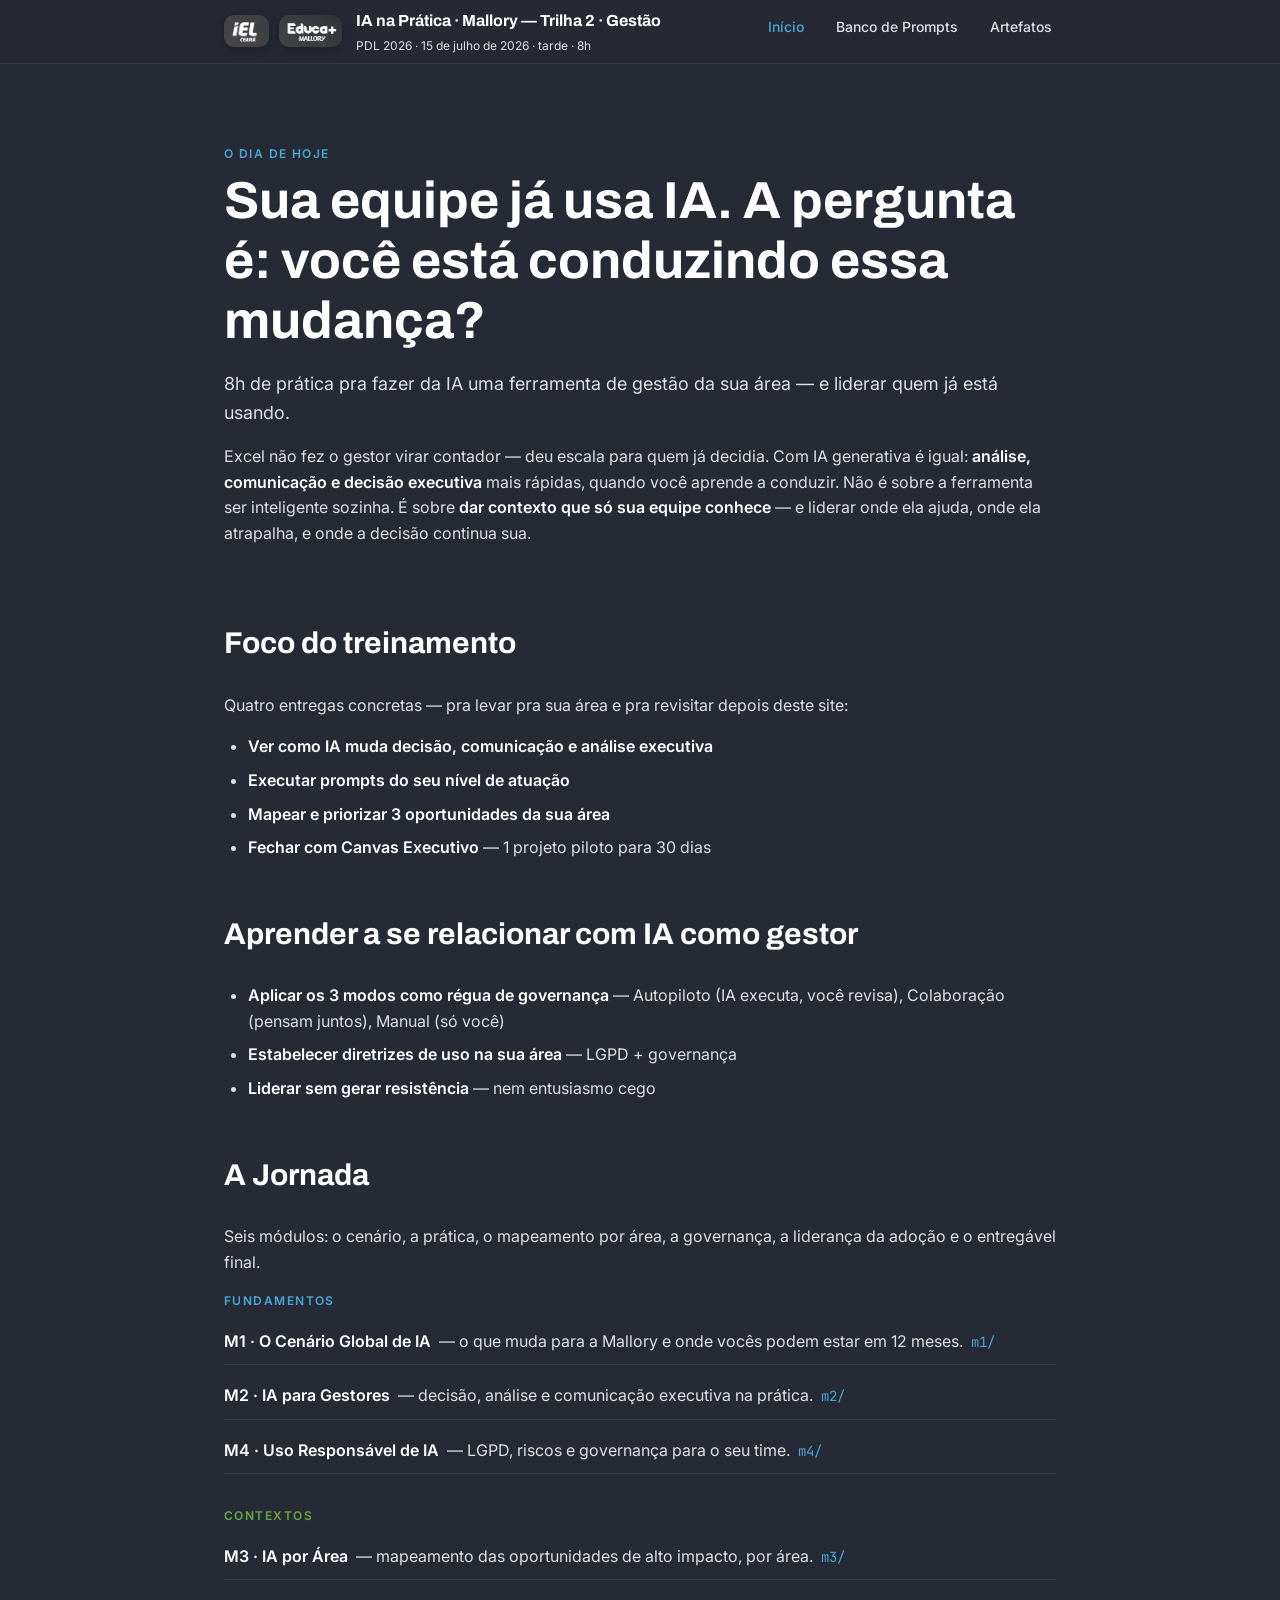
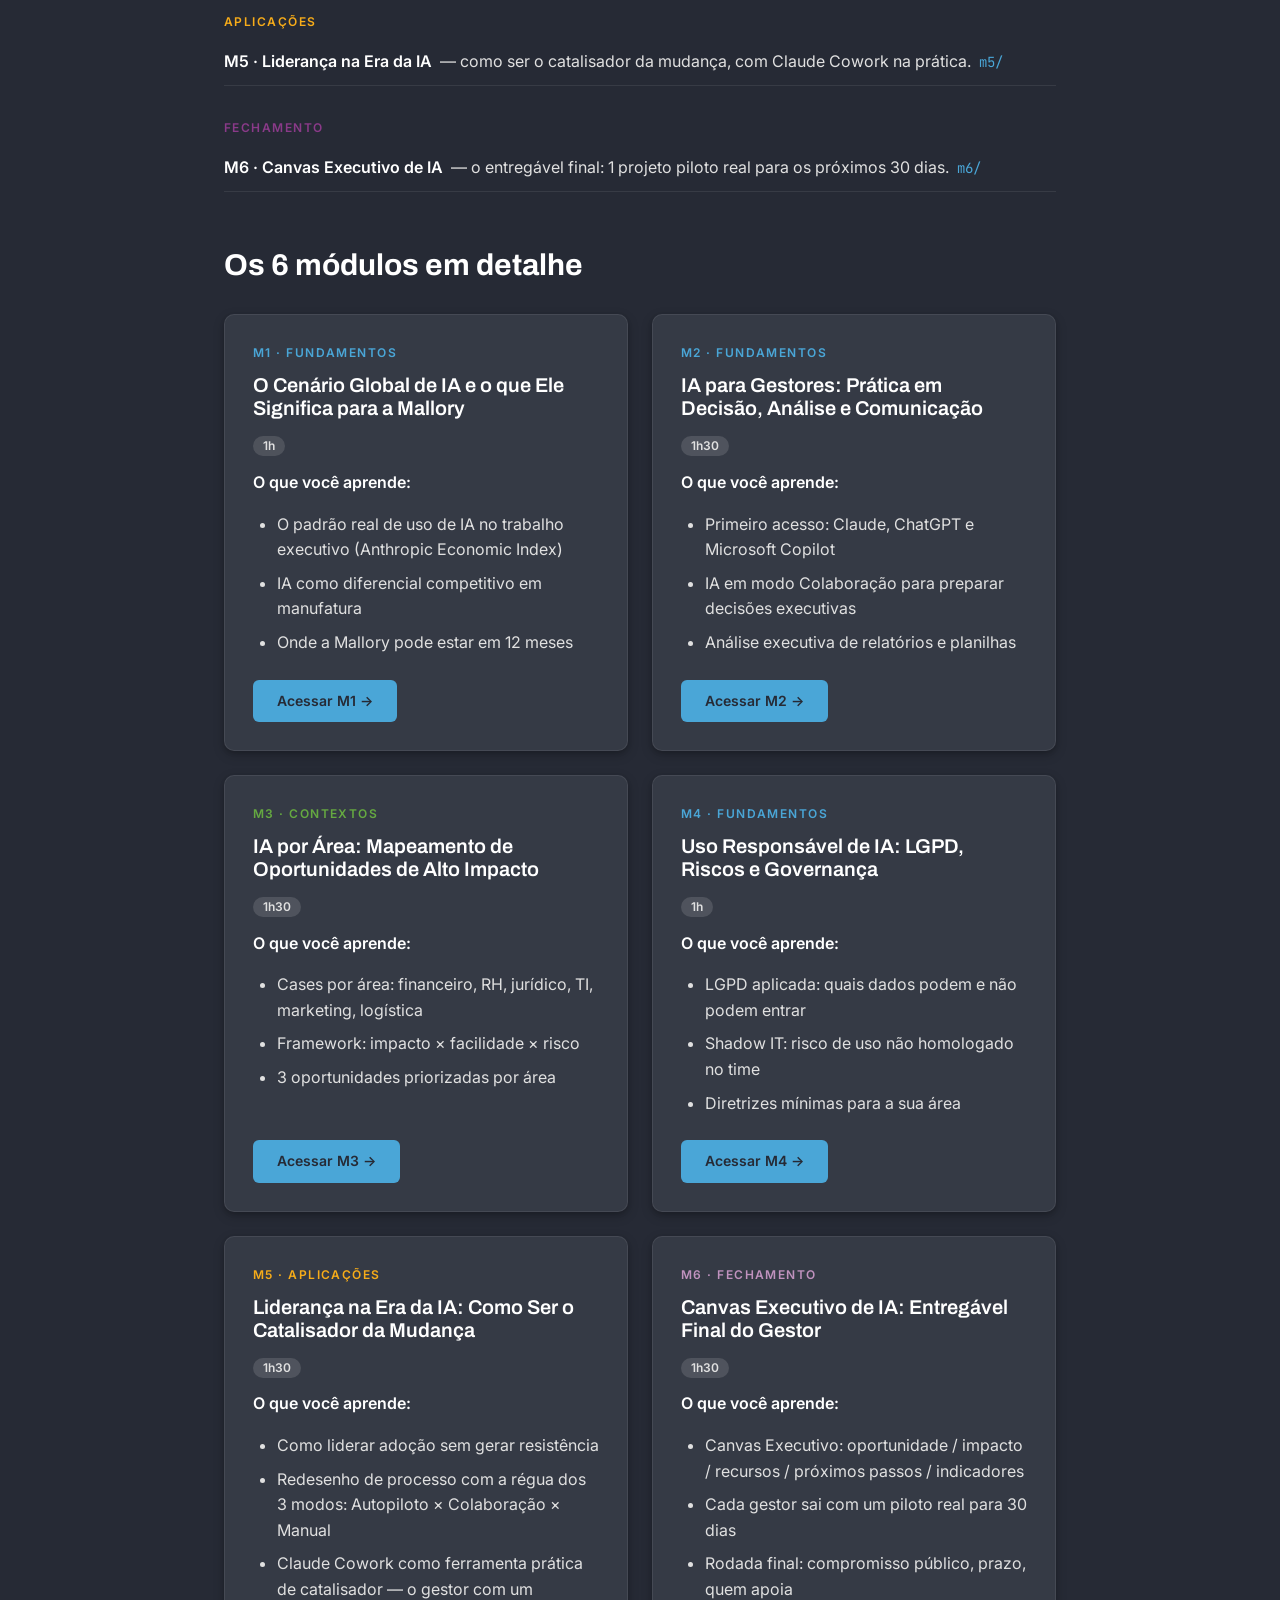
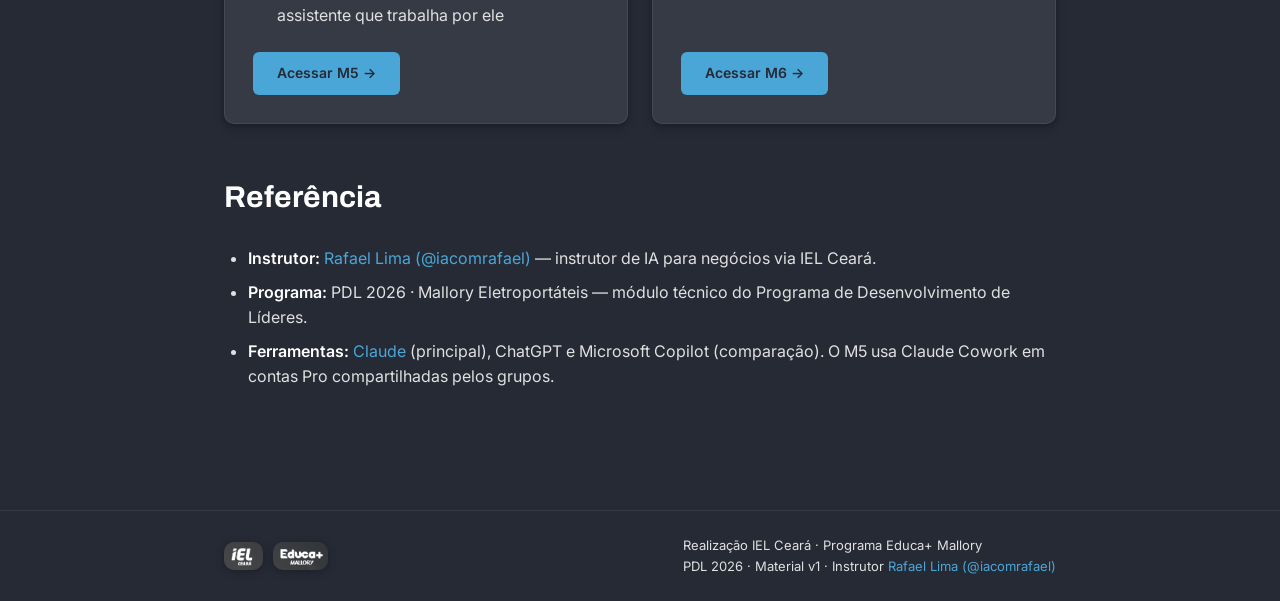
==== commit 1e3cb9a8: "fix(hub): paga dívida de vocab proibido — Autopiloto/Colaboração/Manual + Anthropic Economic Index" ====
--- a/index.html
+++ b/index.html
@@ -58,7 +58,7 @@
     <section class="section">
       <h2>Aprender a se relacionar com IA como gestor</h2>
       <ul>
-        <li><strong>Definir o que a IA faz sozinha, o que é copiloto, o que fica com humano</strong></li>
+        <li><strong>Aplicar os 3 modos como régua de governança</strong> — Autopiloto (IA executa, você revisa), Colaboração (pensam juntos), Manual (só você)</li>
         <li><strong>Estabelecer diretrizes de uso na sua área</strong> — LGPD + governança</li>
         <li><strong>Liderar sem gerar resistência</strong> — nem entusiasmo cego</li>
       </ul>
@@ -110,7 +110,7 @@
           <div><span class="badge">1h</span></div>
           <p class="promessa">O que você aprende:</p>
           <ul>
-            <li>O que 81 mil profissionais já fazem com IA no trabalho (pesquisa Anthropic 2025)</li>
+            <li>O padrão real de uso de IA no trabalho executivo (Anthropic Economic Index)</li>
             <li>IA como diferencial competitivo em manufatura</li>
             <li>Onde a Mallory pode estar em 12 meses</li>
           </ul>
@@ -124,7 +124,7 @@
           <p class="promessa">O que você aprende:</p>
           <ul>
             <li>Primeiro acesso: Claude, ChatGPT e Microsoft Copilot</li>
-            <li>IA como copiloto na tomada de decisão</li>
+            <li>IA em modo Colaboração para preparar decisões executivas</li>
             <li>Análise executiva de relatórios e planilhas</li>
           </ul>
           <a class="btn-primary" href="m2/">Acessar M2 →</a>
@@ -163,7 +163,7 @@
           <p class="promessa">O que você aprende:</p>
           <ul>
             <li>Como liderar adoção sem gerar resistência</li>
-            <li>Redesenho de processo: delegar × copiloto × humano</li>
+            <li>Redesenho de processo com a régua dos 3 modos: Autopiloto × Colaboração × Manual</li>
             <li>Claude Cowork como ferramenta prática de catalisador — o gestor com um assistente que trabalha por ele</li>
           </ul>
           <a class="btn-primary" href="m5/">Acessar M5 →</a>
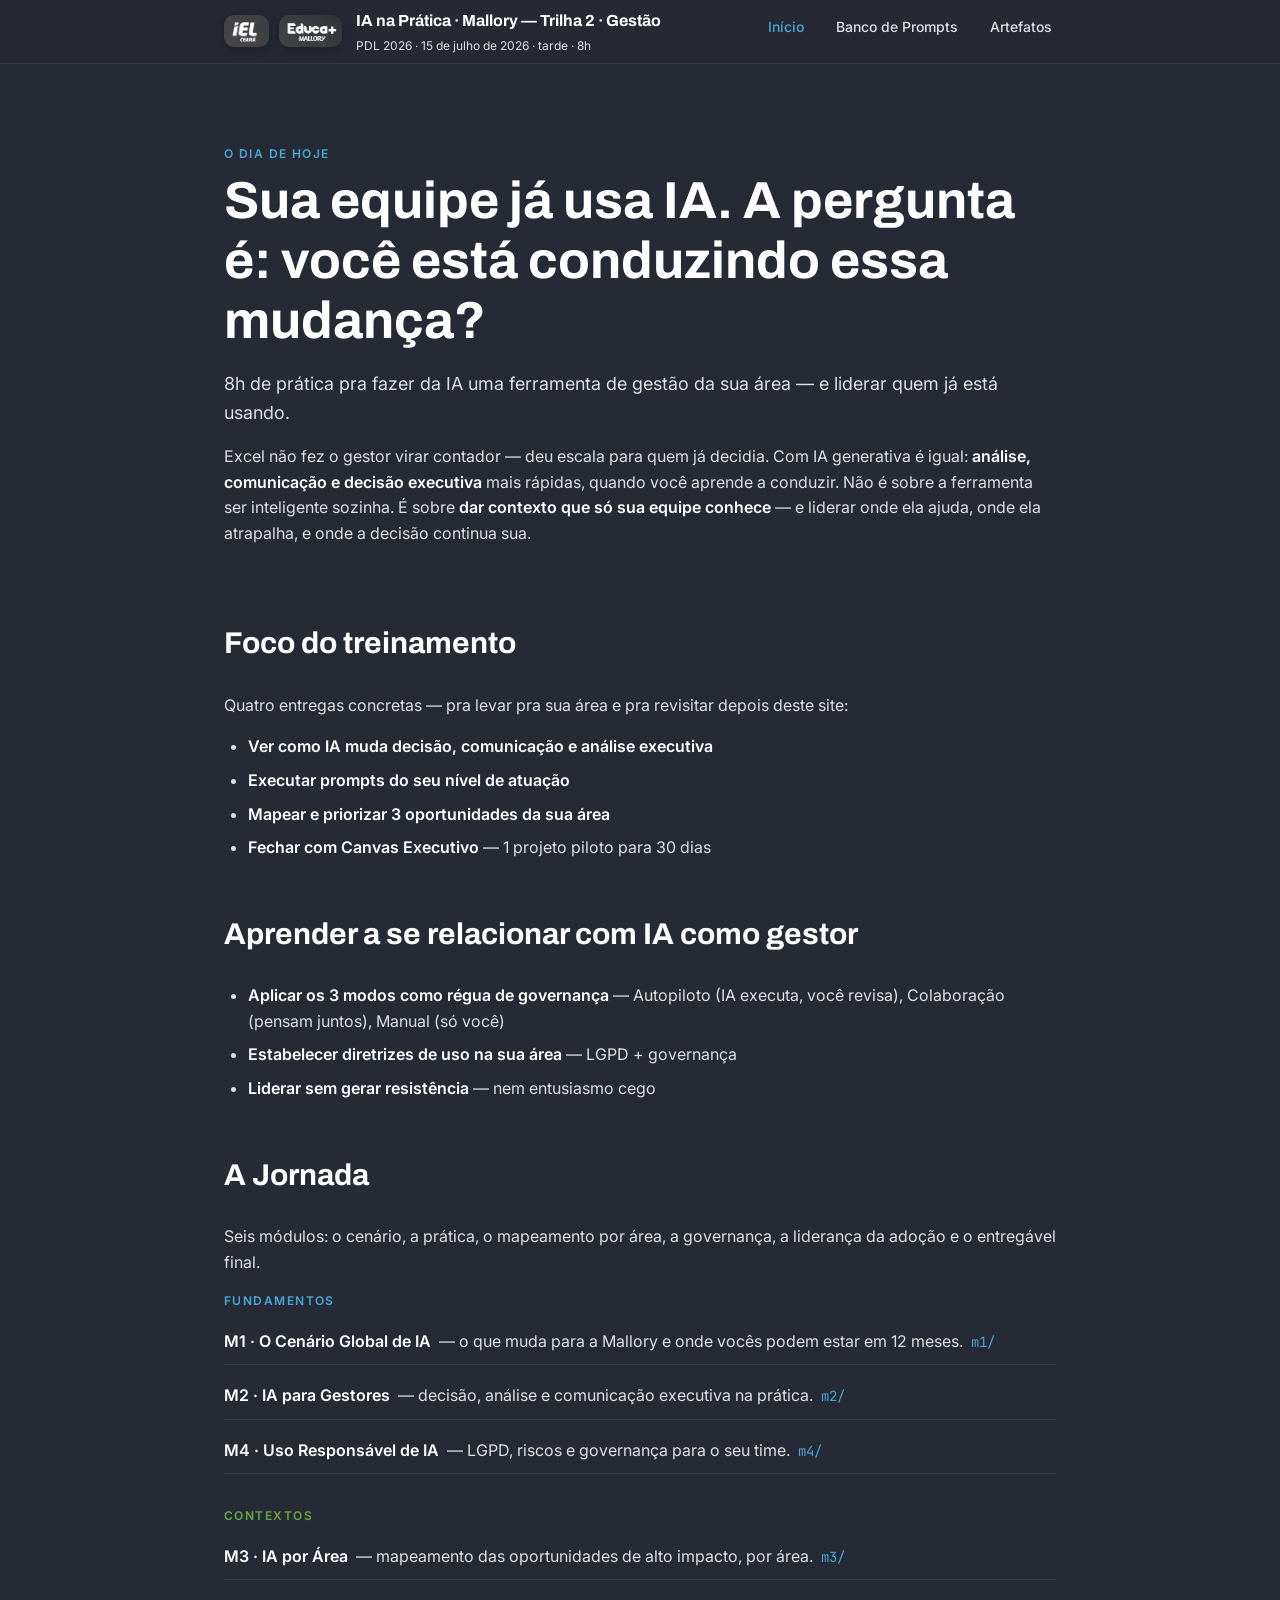
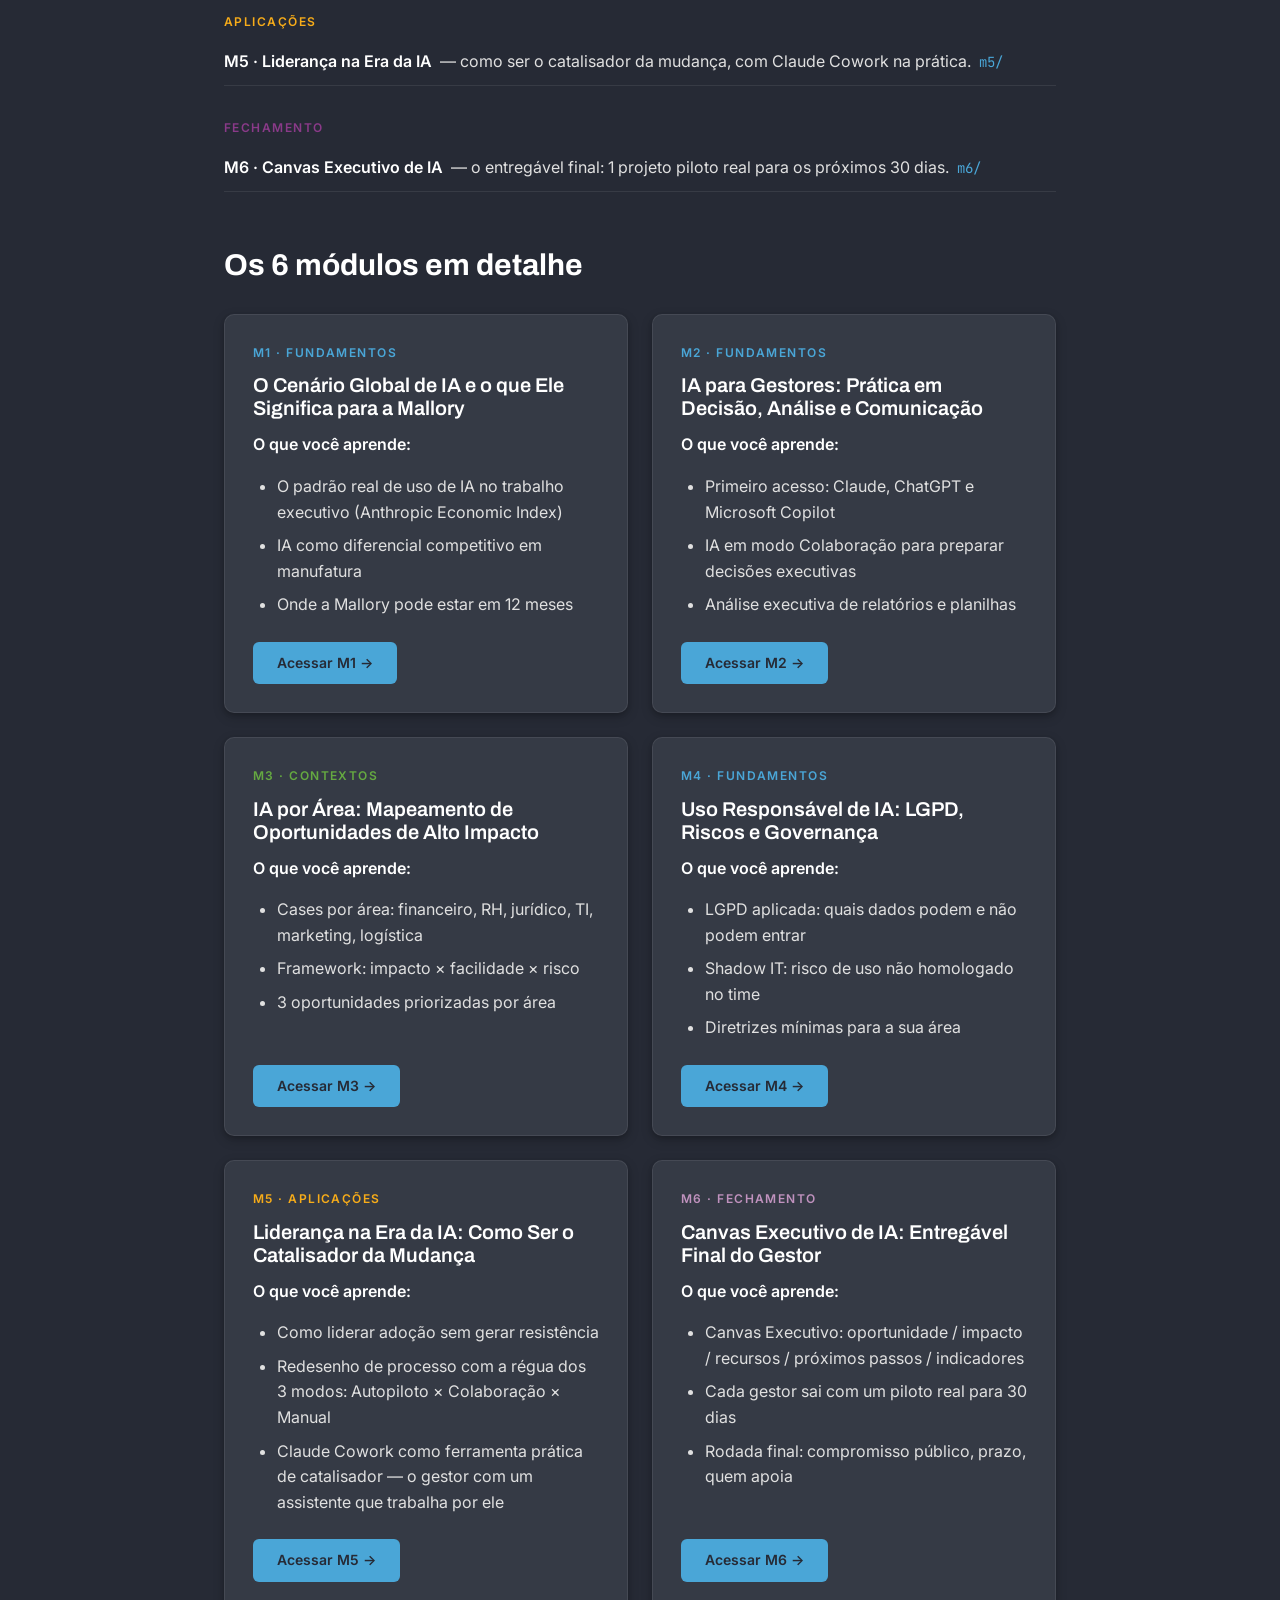
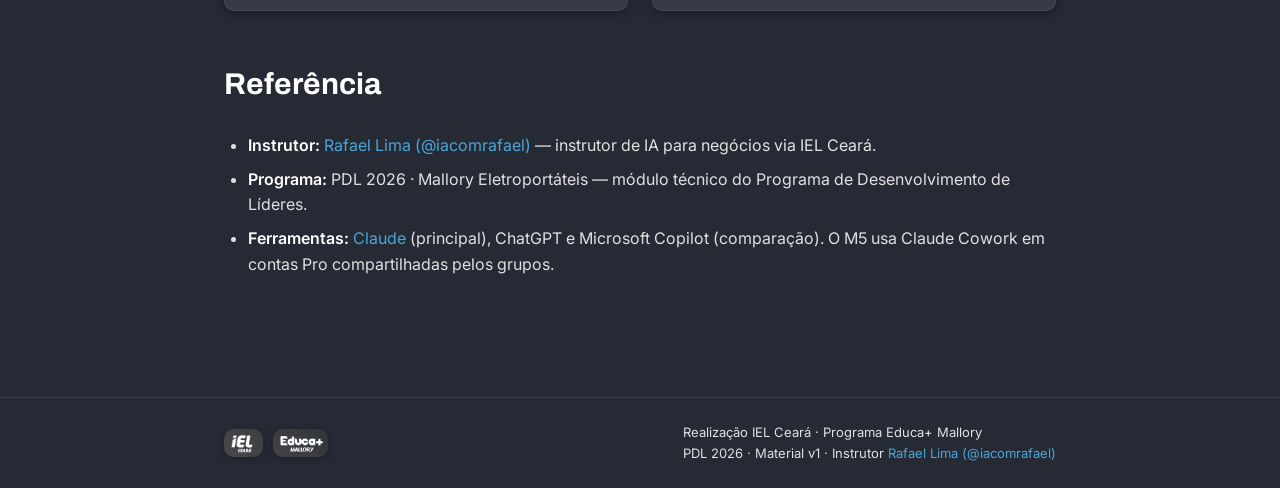
==== commit 464d69ed: "HUB T2: remove badges de duração dos 6 cards" ====
--- a/index.html
+++ b/index.html
@@ -107,7 +107,6 @@
         <article class="card-modulo group-fundamentos">
           <span class="eyebrow">M1 · Fundamentos</span>
           <h3>O Cenário Global de IA e o que Ele Significa para a Mallory</h3>
-          <div><span class="badge">1h</span></div>
           <p class="promessa">O que você aprende:</p>
           <ul>
             <li>O padrão real de uso de IA no trabalho executivo (Anthropic Economic Index)</li>
@@ -120,7 +119,6 @@
         <article class="card-modulo group-fundamentos">
           <span class="eyebrow">M2 · Fundamentos</span>
           <h3>IA para Gestores: Prática em Decisão, Análise e Comunicação</h3>
-          <div><span class="badge">1h30</span></div>
           <p class="promessa">O que você aprende:</p>
           <ul>
             <li>Primeiro acesso: Claude, ChatGPT e Microsoft Copilot</li>
@@ -133,7 +131,6 @@
         <article class="card-modulo group-contextos">
           <span class="eyebrow">M3 · Contextos</span>
           <h3>IA por Área: Mapeamento de Oportunidades de Alto Impacto</h3>
-          <div><span class="badge">1h30</span></div>
           <p class="promessa">O que você aprende:</p>
           <ul>
             <li>Cases por área: financeiro, RH, jurídico, TI, marketing, logística</li>
@@ -146,7 +143,6 @@
         <article class="card-modulo group-fundamentos">
           <span class="eyebrow">M4 · Fundamentos</span>
           <h3>Uso Responsável de IA: LGPD, Riscos e Governança</h3>
-          <div><span class="badge">1h</span></div>
           <p class="promessa">O que você aprende:</p>
           <ul>
             <li>LGPD aplicada: quais dados podem e não podem entrar</li>
@@ -159,7 +155,6 @@
         <article class="card-modulo group-aplicacoes">
           <span class="eyebrow">M5 · Aplicações</span>
           <h3>Liderança na Era da IA: Como Ser o Catalisador da Mudança</h3>
-          <div><span class="badge">1h30</span></div>
           <p class="promessa">O que você aprende:</p>
           <ul>
             <li>Como liderar adoção sem gerar resistência</li>
@@ -172,7 +167,6 @@
         <article class="card-modulo group-fechamento">
           <span class="eyebrow">M6 · Fechamento</span>
           <h3>Canvas Executivo de IA: Entregável Final do Gestor</h3>
-          <div><span class="badge">1h30</span></div>
           <p class="promessa">O que você aprende:</p>
           <ul>
             <li>Canvas Executivo: oportunidade / impacto / recursos / próximos passos / indicadores</li>
--- a/assets/style.css
+++ b/assets/style.css
@@ -850,11 +850,6 @@
 
 .contrato p:last-child {
   margin-bottom: 0;
-}
-
-.contrato .tempo-leitura {
-  font-size: 14px;
-  color: var(--text-secondary);
 }
 
 /* --- Conceito em 5 pontos --- */
@@ -1238,6 +1233,20 @@
     color: #000;
     border-color: #999;
   }
+
+  /* Componentes 5f: controles escondidos, cards no papel, modal fechado */
+  .niveis-tabs,
+  .btn-proximo-nivel,
+  .nivel-card-footer,
+  .autodiagnostico-cta { display: none !important; }
+  .autodiagnostico-modal { display: none !important; }
+  .nivel-card,
+  .nivel-proximo,
+  .wysiati-conexao {
+    background: #fff !important;
+    color: #000;
+    border-color: #999;
+  }
 }
 
 /* ==========================================================================
@@ -1653,3 +1662,699 @@
 
 .card-prompt.done { border-left-color: var(--accent-green); }
 .callout-marco.done { border-left-color: var(--accent-green); }
+
+/* --- 9.9 Explorador dos 7 níveis (goal 5f) --- */
+.niveis-explorer { margin-top: 20px; }
+.niveis-tabs { display: flex; flex-wrap: wrap; gap: 8px; margin-bottom: 18px; }
+.nivel-tab {
+  font-family: var(--font-mono);
+  font-size: 13px;
+  padding: 6px 14px;
+  border-radius: var(--radius-sm);
+  border: 1px solid var(--border-subtle);
+  background: var(--bg-card);
+  color: var(--text-secondary);
+  cursor: pointer;
+  transition: background .15s, color .15s, border-color .15s;
+}
+.nivel-tab:hover { background: rgba(255, 255, 255, .08); color: var(--text-primary); }
+.nivel-tab.active {
+  background: color-mix(in oklab, var(--accent-blue) 18%, transparent);
+  border-color: var(--accent-blue);
+  color: var(--text-primary);
+}
+.nivel-tab:focus-visible { outline: 2px solid var(--accent-blue); outline-offset: 2px; }
+.nivel-card {
+  background: var(--bg-card);
+  border: 1px solid var(--border-subtle);
+  border-radius: var(--radius-lg);
+  padding: 24px;
+  box-shadow: var(--shadow-md);
+}
+.nivel-card.fade { animation: nivelFade .25s ease; }
+@keyframes nivelFade { from { opacity: .3; } to { opacity: 1; } }
+.nivel-card-header { display: flex; gap: 16px; align-items: flex-start; padding-bottom: 18px; border-bottom: 1px solid var(--border-subtle); }
+.nivel-badge {
+  font-family: var(--font-mono);
+  font-size: 15px;
+  font-weight: 500;
+  padding: 8px 14px;
+  background: var(--bg-light);
+  border-radius: var(--radius-sm);
+  color: var(--text-primary);
+  white-space: nowrap;
+}
+.nivel-titulo-wrap { display: flex; flex-direction: column; gap: 4px; }
+.nivel-kicker {
+  font-family: var(--font-mono);
+  font-size: 11px;
+  letter-spacing: .12em;
+  text-transform: uppercase;
+  color: var(--accent-blue);
+  opacity: .85;
+}
+.nivel-nome { font-family: var(--font-title); font-weight: 800; font-size: 24px; letter-spacing: -.01em; margin: 0; }
+.nivel-frase { font-size: 15px; color: var(--text-secondary); margin: 0; }
+.nivel-card-body { margin-top: 18px; display: flex; flex-direction: column; gap: 16px; }
+.nivel-bloco h4,
+.nivel-proximo h4 { font-family: var(--font-mono); font-size: 11px; letter-spacing: .12em; text-transform: uppercase; color: var(--accent-blue); margin: 0 0 6px; }
+.nivel-bloco p,
+.nivel-proximo p { font-size: 15px; color: var(--text-primary); line-height: 1.55; margin: 0; }
+.nivel-ferramenta { display: inline-block; background: var(--bg-light); border-radius: var(--radius-sm); padding: 4px 10px; font-family: var(--font-mono); font-size: 12px; color: var(--text-secondary); }
+.nivel-proximo { background: color-mix(in oklab, var(--accent-blue) 6%, transparent); border-left: 3px solid var(--accent-blue); padding: 16px; border-radius: var(--radius-sm); }
+.nivel-card-footer { display: flex; justify-content: flex-end; margin-top: 18px; }
+.btn-proximo-nivel {
+  font-family: var(--font-body);
+  font-size: 14px;
+  font-weight: 500;
+  padding: 8px 18px;
+  border-radius: var(--radius-sm);
+  border: 1px solid var(--accent-blue);
+  background: transparent;
+  color: var(--accent-blue);
+  cursor: pointer;
+  transition: background .15s;
+}
+.btn-proximo-nivel:hover { background: color-mix(in oklab, var(--accent-blue) 12%, transparent); }
+.autodiagnostico-cta {
+  margin-top: 20px;
+  padding: 20px;
+  background: var(--bg-card);
+  border: 1px dashed var(--border-subtle);
+  border-radius: var(--radius);
+  text-align: center;
+}
+.autodiagnostico-cta p { margin: 0 0 12px; color: var(--text-secondary); }
+
+
+/* --- 9.10 Explorador dos 3 modos · substitui o simulador (goal 6a3 §1.4) --- */
+.modos-explorador { margin: 2rem 0; }
+.explorador-header { margin-bottom: 1.2rem; }
+.explorador-kicker { display: inline-block; font-family: var(--font-mono); font-size: 0.72rem; letter-spacing: .12em; text-transform: uppercase; color: var(--accent-blue); margin-bottom: .4rem; }
+.explorador-header h3 { font-family: var(--font-title); font-weight: 700; font-size: 1.3rem; margin: 0 0 .4rem; }
+.explorador-header p { color: var(--text-secondary); margin: 0; }
+.explorador-cards { display: grid; grid-template-columns: repeat(3, 1fr); gap: .75rem; margin: 1rem 0; }
+.explorador-card { display: flex; flex-direction: column; align-items: flex-start; gap: .4rem; padding: 1rem 1.1rem; background: var(--bg-light); border: 1px solid var(--border-subtle); border-radius: 8px; cursor: pointer; transition: background .15s, border-color .15s; text-align: left; color: inherit; font: inherit; }
+.explorador-card:hover { background: color-mix(in oklab, var(--accent-blue) 8%, var(--bg-light)); border-color: color-mix(in oklab, var(--accent-blue) 40%, var(--border-subtle)); }
+.explorador-card:focus-visible { outline: 2px solid var(--accent-blue); outline-offset: 2px; }
+.explorador-card[aria-pressed="true"] { background: color-mix(in oklab, var(--accent-blue) 15%, transparent); border-color: var(--accent-blue); border-width: 2px; padding: calc(1rem - 1px) calc(1.1rem - 1px); }
+.explorador-icon { color: var(--accent-blue); }
+.explorador-icon svg { display: block; }
+.explorador-nome { font-family: var(--font-title); font-weight: 600; font-size: 1.05rem; color: var(--text-primary); }
+.explorador-desc { color: var(--text-secondary); font-size: .9rem; }
+.explorador-painel { margin-top: 1rem; padding: 1.2rem 1.3rem; background: var(--bg-light); border: 1px solid var(--border-subtle); border-radius: 10px; min-height: 60px; }
+.explorador-vazio { color: var(--text-secondary); font-style: italic; margin: 0; }
+.explorador-conteudo dl { margin: 0; }
+.explorador-conteudo dt { font-family: var(--font-mono); font-size: .72rem; letter-spacing: .08em; text-transform: uppercase; color: var(--text-secondary); margin-top: .9rem; }
+.explorador-conteudo dt:first-child { margin-top: 0; }
+.explorador-conteudo dd { margin: .3rem 0 0; line-height: 1.55; color: var(--text-primary); }
+@media (max-width: 720px) { .explorador-cards { grid-template-columns: 1fr; } }
+@media print { .explorador-cards { grid-template-columns: repeat(3, 1fr); } .explorador-painel { display: none; } }
+
+/* --- 9.11 Explorador WYSIATI · 3 zonas (goal 5f) --- */
+.wysiati-intro { margin-bottom: 18px; }
+.zonas-grid { display: grid; grid-template-columns: 1fr; gap: 10px; }
+@media (min-width: 640px) { .zonas-grid { grid-template-columns: repeat(3, 1fr); } }
+.zona-card {
+  display: flex; flex-direction: column; align-items: flex-start; gap: 4px;
+  padding: 16px; border-radius: var(--radius-sm);
+  border: 1px solid var(--border-subtle); background: var(--bg-card);
+  color: var(--text-primary); cursor: pointer; text-align: left;
+  transition: border-color .15s, background .15s;
+}
+.zona-card:hover { background: rgba(255, 255, 255, .08); }
+.zona-card.active { border-color: var(--accent-blue); background: color-mix(in oklab, var(--accent-blue) 12%, transparent); }
+.zona-icon { font-size: 20px; }
+.zona-nome { font-weight: 600; font-size: 16px; }
+.zona-frase { font-size: 13px; color: var(--text-secondary); }
+.zona-detalhe { margin-top: 16px; }
+.zona-detalhe:empty { display: none; }
+.detalhe-box { background: var(--bg-card); border: 1px solid var(--border-subtle); border-left: 4px solid var(--accent-blue); border-radius: var(--radius-sm); padding: 18px; }
+.detalhe-box h4 { font-family: var(--font-title); font-weight: 700; font-size: 17px; margin: 0 0 8px; }
+.detalhe-box p { font-size: 15px; color: var(--text-primary); line-height: 1.55; margin: 0 0 10px; }
+.detalhe-exemplo { background: var(--bg-dark); border-radius: var(--radius-sm); padding: 12px; font-size: 14px; color: var(--text-secondary); }
+.detalhe-modo { display: inline-block; margin-top: 10px; font-family: var(--font-mono); font-size: 12px; padding: 4px 10px; border-radius: var(--radius-sm); background: var(--bg-light); color: var(--accent-blue); }
+.wysiati-conexao { margin-top: 18px; padding: 16px; background: color-mix(in oklab, var(--accent-purple) 10%, transparent); border-left: 3px solid var(--accent-purple); border-radius: var(--radius-sm); font-size: 15px; line-height: 1.55; }
+.wysiati-conexao a { color: var(--purple-text); }
+
+/* --- 9.12 Modal do autodiagnóstico (goal 5f) --- */
+.autodiagnostico-modal { position: fixed; inset: 0; z-index: 1000; display: flex; align-items: center; justify-content: center; padding: 20px; }
+.autodiagnostico-modal[hidden] { display: none; }
+.modal-backdrop { position: fixed; inset: 0; background: rgba(0, 0, 0, .72); }
+.modal-content { position: relative; width: 100%; max-width: 900px; height: 90vh; max-height: 90vh; background: var(--bg-dark); border-radius: var(--radius-lg); box-shadow: var(--shadow-lg); overflow: hidden; z-index: 1; }
+.modal-content iframe { width: 100%; height: 100%; border: none; display: block; }
+.modal-close { position: absolute; top: 10px; right: 10px; width: 40px; height: 40px; border-radius: var(--radius-sm); border: none; background: var(--bg-light); color: var(--text-primary); font-size: 18px; cursor: pointer; z-index: 2; }
+.modal-close:hover { background: var(--accent-red); }
+body.modal-open { overflow: hidden; }
+
+/* ===================================================================
+   Goal 6a — patches M1 (matriz, WYSIATI, simulador, não-entra, famílias)
+   =================================================================== */
+
+/* --- 9.13 Matriz IA aninhada · retângulos (goal 6a §3) --- */
+.matriz-ia {
+  display: grid;
+  grid-template-columns: minmax(250px, 1fr) 1.4fr;
+  gap: 32px;
+  align-items: center;
+  margin: 8px 0 4px;
+}
+.matriz-ia__caixas {
+  padding: 20px;
+  background: var(--bg-light);
+  border-radius: var(--radius);
+}
+.matriz-ia .caixa {
+  border: 1.5px solid var(--border-subtle);
+  border-radius: var(--radius-sm);
+  padding: 16px;
+  position: relative;
+}
+.matriz-ia .caixa-1 { background: transparent; }
+.matriz-ia .caixa-2 { margin-top: 12px; background: rgba(255, 255, 255, .02); }
+.matriz-ia .caixa-3 { margin-top: 12px; background: rgba(255, 255, 255, .04); }
+.matriz-ia .caixa-4 { margin-top: 12px; }
+/* estado ativo — clicável (goal 6a3 §1.2): o destaque acompanha a caixa selecionada */
+.matriz-ia .caixa-ativa {
+  background: color-mix(in oklab, var(--accent-blue) 15%, transparent);
+  border-color: var(--accent-blue);
+  border-width: 2px;
+}
+.matriz-ia .caixa-label {
+  display: block;
+  font-family: var(--font-mono);
+  font-size: 12px;
+  letter-spacing: .08em;
+  color: var(--text-secondary);
+  text-transform: uppercase;
+  margin-bottom: 4px;
+}
+.matriz-ia .caixa-ativa > .caixa-label { color: var(--accent-blue); font-weight: 600; }
+/* interatividade da matriz (goal 6a3 §1.2) */
+.matriz-instrucao { font-size: 0.9rem; color: var(--text-secondary); margin: 0 0 1rem; font-style: italic; }
+.matriz-ia .caixa { cursor: pointer; transition: background .15s, border-color .15s; user-select: none; }
+.matriz-ia .caixa:hover:not(.caixa-ativa) { background: color-mix(in oklab, var(--accent-blue) 8%, transparent); border-color: color-mix(in oklab, var(--accent-blue) 40%, var(--border-subtle)); }
+.matriz-ia .caixa:focus-visible { outline: 2px solid var(--accent-blue); outline-offset: 2px; }
+.legenda-bloco[hidden] { display: none; }
+@media print { .legenda-bloco { display: block !important; page-break-inside: avoid; } .legenda-bloco:not(:last-child) { margin-bottom: 1rem; border-bottom: 1px dashed #ccc; padding-bottom: .8rem; } }
+.matriz-ia .caixa-voce {
+  display: block;
+  font-family: var(--font-body);
+  font-size: 13px;
+  color: var(--text-primary);
+  font-style: italic;
+}
+.matriz-ia__legenda { color: var(--text-primary); }
+.matriz-ia .legenda-frase {
+  font-size: 17px;
+  line-height: 1.5;
+  border-left: 3px solid var(--accent-yellow);
+  padding-left: 16px;
+  margin: 0 0 20px;
+}
+.matriz-ia .legenda-lista { padding-left: 20px; margin: 0; }
+.matriz-ia .legenda-lista li { margin-bottom: 12px; line-height: 1.55; color: var(--text-secondary); }
+.matriz-ia .legenda-lista li strong { color: var(--text-primary); }
+@media (max-width: 768px) { .matriz-ia { grid-template-columns: 1fr; gap: 20px; } }
+
+/* --- 9.14 WYSIATI · 3 zonas retangulares + tabela (goal 6a §4) --- */
+.wysiati {
+  display: grid;
+  grid-template-columns: minmax(250px, 1fr) 1.4fr;
+  gap: 32px;
+  align-items: center;
+  margin: 8px 0;
+}
+.wysiati__caixas {
+  padding: 20px;
+  background: var(--bg-light);
+  border-radius: var(--radius);
+}
+.wysiati .zona {
+  border: 1.5px solid var(--border-subtle);
+  border-radius: var(--radius-sm);
+  padding: 18px;
+  position: relative;
+}
+.wysiati .zona-3 { background: rgba(255, 255, 255, .04); }
+.wysiati .zona-2 { margin-top: 12px; background: color-mix(in oklab, var(--accent-yellow) 10%, transparent); border-color: color-mix(in oklab, var(--accent-yellow) 40%, transparent); }
+.wysiati .zona-1 { margin-top: 12px; background: color-mix(in oklab, var(--accent-blue) 15%, transparent); border-color: color-mix(in oklab, var(--accent-blue) 55%, transparent); }
+.wysiati .zona-label {
+  display: block;
+  font-family: var(--font-mono);
+  font-size: 12px;
+  letter-spacing: .08em;
+  text-transform: uppercase;
+  color: var(--text-secondary);
+  font-weight: 600;
+}
+.wysiati .zona-1 .zona-label { color: var(--accent-blue); }
+.wysiati .zona-2 .zona-label { color: var(--accent-yellow); }
+.wysiati__legenda { color: var(--text-primary); }
+.wysiati__titulo { font-family: var(--font-title); font-size: 28px; margin: 0 0 4px; }
+.wysiati__origem { color: var(--text-secondary); margin: 0 0 14px; font-size: 14px; }
+.wysiati__intro { line-height: 1.55; margin: 0 0 18px; }
+.wysiati__tabela { width: 100%; border-collapse: collapse; }
+.wysiati__tabela th {
+  text-align: left;
+  font-family: var(--font-mono);
+  font-size: 11px;
+  letter-spacing: .08em;
+  text-transform: uppercase;
+  padding: 10px 8px;
+  border-bottom: 1px solid var(--border-subtle);
+  color: var(--text-secondary);
+}
+.wysiati__tabela td {
+  padding: 12px 8px;
+  border-bottom: 1px solid var(--border-subtle);
+  vertical-align: top;
+  line-height: 1.5;
+  font-size: 15px;
+  color: var(--text-secondary);
+}
+.wysiati__tabela td strong { color: var(--text-primary); }
+.wysiati__tabela tr:last-child td { border-bottom: none; }
+@media (max-width: 768px) { .wysiati { grid-template-columns: 1fr; gap: 20px; } }
+/* hover na zona destaca a linha correspondente (goal 6a3 §1.3) */
+.wysiati-instrucao { font-size: 0.9rem; color: var(--text-secondary); margin: 0 0 1rem; font-style: italic; }
+.wysiati .zona { cursor: pointer; transition: background .15s, border-color .15s; }
+.wysiati .zona:hover { background: color-mix(in oklab, var(--accent-blue) 12%, transparent); border-color: var(--accent-blue); }
+.wysiati__tabela tbody tr { transition: background .15s, box-shadow .15s; }
+.wysiati__tabela tbody tr.destacada { background: color-mix(in oklab, var(--accent-blue) 12%, transparent); box-shadow: inset 3px 0 0 var(--accent-blue); }
+.wysiati__tabela tbody tr.destacada td { color: var(--text-primary); }
+
+
+/* --- 9.16 Cards "onde a IA não entra" (goal 6a §6) --- */
+.nao-entra-grid {
+  display: grid;
+  grid-template-columns: repeat(auto-fit, minmax(220px, 1fr));
+  gap: 14px;
+  margin: 20px 0;
+}
+.nao-entra-card {
+  background: var(--bg-card);
+  border: 1px solid var(--border-subtle);
+  border-left: 3px solid var(--accent-red);
+  border-radius: var(--radius-sm);
+  padding: 16px 18px;
+}
+.nao-entra-label {
+  display: block;
+  font-family: var(--font-mono);
+  font-size: 12px;
+  letter-spacing: .1em;
+  text-transform: uppercase;
+  color: var(--red-text);
+  font-weight: 700;
+  margin-bottom: 8px;
+}
+.nao-entra-texto { margin: 0; line-height: 1.5; color: var(--text-secondary); font-size: 15px; }
+
+/* --- 9.17 Delegação × Estruturação · accordion (goal 6a §8, só T2) --- */
+.delegacao-vs-estruturacao { margin: 8px 0; }
+.delegacao-vs-estruturacao .secao-lead { color: var(--text-secondary); margin-bottom: 18px; }
+.accordion-familias { display: flex; flex-direction: column; gap: 12px; }
+.familia-item {
+  border: 1px solid var(--border-subtle);
+  border-radius: var(--radius);
+  overflow: hidden;
+  background: var(--bg-card);
+  transition: border-color .2s;
+}
+.familia-item[data-open="true"] { border-color: var(--accent-blue); }
+.familia-header {
+  display: flex;
+  align-items: center;
+  gap: 16px;
+  width: 100%;
+  padding: 18px 20px;
+  background: transparent;
+  border: none;
+  color: inherit;
+  text-align: left;
+  cursor: pointer;
+  font-family: inherit;
+}
+.familia-header:focus-visible { outline: 2px solid var(--accent-blue); outline-offset: -2px; }
+.familia-icone {
+  display: inline-flex;
+  align-items: center;
+  justify-content: center;
+  width: 40px; height: 40px;
+  border-radius: var(--radius-sm);
+  background: color-mix(in oklab, var(--accent-blue) 15%, transparent);
+  color: var(--accent-blue);
+  flex-shrink: 0;
+}
+.familia-item[data-familia="estruturacao"] .familia-icone {
+  background: color-mix(in oklab, var(--accent-yellow) 15%, transparent);
+  color: var(--accent-yellow);
+}
+.familia-textos { flex: 1; display: flex; flex-direction: column; gap: 3px; }
+.familia-titulo { font-family: var(--font-title); font-weight: 700; font-size: 17px; color: var(--text-primary); }
+.familia-subtitulo { font-size: 14px; color: var(--text-secondary); }
+.familia-seta { color: var(--text-secondary); transition: transform .2s; font-size: 15px; }
+.familia-header[aria-expanded="true"] .familia-seta { transform: rotate(180deg); }
+.familia-body { padding: 0 20px 20px 76px; }
+.familia-body dl { margin: 0; }
+.familia-body dt {
+  font-family: var(--font-mono);
+  font-size: 11px;
+  letter-spacing: .08em;
+  color: var(--accent-blue);
+  text-transform: uppercase;
+  margin-top: 14px;
+}
+.familia-body dt:first-child { margin-top: 0; }
+.familia-body dd { margin: 6px 0 0; line-height: 1.55; color: var(--text-secondary); }
+.familia-body dd code {
+  display: inline-block;
+  padding: 3px 8px;
+  background: var(--bg-dark);
+  border-radius: var(--radius-sm);
+  font-family: var(--font-mono);
+  font-size: 13px;
+  color: var(--text-primary);
+}
+.diagnostico-rapido {
+  margin-top: 18px;
+  padding: 16px 20px;
+  background: color-mix(in oklab, var(--accent-purple) 12%, transparent);
+  border-left: 3px solid var(--accent-purple);
+  border-radius: var(--radius-sm);
+}
+.diagnostico-label {
+  font-family: var(--font-mono);
+  font-size: 11px;
+  letter-spacing: .1em;
+  color: var(--purple-text);
+  font-weight: 700;
+  margin: 0 0 8px;
+}
+.diagnostico-rapido p:last-child { margin: 0; line-height: 1.55; color: var(--text-secondary); }
+
+/* --- 9.18 Print dos componentes 6a --- */
+@media print {
+  .matriz-ia, .wysiati { grid-template-columns: 1fr 1fr; gap: 16px; page-break-inside: avoid; }
+  .matriz-ia__caixas, .wysiati__caixas { background: #fff; }
+  .matriz-ia .caixa, .wysiati .zona { border-color: #666; background: #fff; }
+  .familia-body { display: block !important; padding-left: 20px; }
+  .familia-header { cursor: default; }
+  .familia-seta { display: none; }
+}
+
+/* ===================================================================
+   Goal 6b — M2 (PCTFL grid, compare vago×situado, verbos, gerador, trio, entregável)
+   =================================================================== */
+
+/* --- 10.1 PCTFL grid — as camadas do método (goal 6b §1.6) --- */
+.pctfl-grid {
+  display: grid;
+  grid-template-columns: repeat(auto-fit, minmax(150px, 1fr));
+  gap: 12px;
+  margin: 20px 0;
+}
+.pctfl-card {
+  background: var(--bg-card);
+  border: 1px solid var(--border-subtle);
+  border-top: 3px solid var(--accent-blue);
+  border-radius: var(--radius-sm);
+  padding: 16px;
+  display: flex;
+  flex-direction: column;
+  gap: 6px;
+}
+.pctfl-letra { font-family: var(--font-mono); font-size: 22px; font-weight: 700; color: var(--accent-blue); }
+.pctfl-nome { font-family: var(--font-title); font-weight: 700; font-size: 16px; color: var(--text-primary); }
+.pctfl-desc { font-size: 13px; color: var(--text-secondary); line-height: 1.5; }
+.pctfl-card-plus { border-top-color: var(--accent-yellow); }
+.pctfl-card-plus .pctfl-letra { color: var(--accent-yellow); font-size: 18px; }
+
+/* --- 10.2 Compare-grid vago × situado (goal 6b §2) --- */
+.compare-section { margin: 8px 0; }
+.compare-grid { display: flex; flex-direction: column; gap: 24px; margin: 20px 0; }
+.compare-par { display: grid; grid-template-columns: 1fr 1fr; gap: 16px; align-items: stretch; }
+.compare-col {
+  padding: 18px;
+  border-radius: var(--radius);
+  background: var(--bg-light);
+  border: 1px solid var(--border-subtle);
+  display: flex;
+  flex-direction: column;
+  gap: 10px;
+}
+.compare-vago { border-left: 3px solid var(--accent-red); }
+.compare-situado { border-left: 3px solid var(--accent-green); }
+.compare-label {
+  font-family: var(--font-mono);
+  font-size: 11px;
+  letter-spacing: .1em;
+  text-transform: uppercase;
+  font-weight: 700;
+}
+.compare-vago .compare-label { color: var(--red-text); }
+.compare-situado .compare-label { color: color-mix(in oklab, var(--accent-green) 70%, white); }
+.compare-prompt {
+  background: rgba(0, 0, 0, .25);
+  padding: 12px;
+  border-radius: var(--radius-sm);
+  font-family: var(--font-mono);
+  font-size: 13px;
+  line-height: 1.5;
+  color: var(--text-primary);
+  margin: 0;
+  white-space: pre-wrap;
+  word-wrap: break-word;
+}
+.compare-consequencia { font-size: 14px; color: var(--text-secondary); line-height: 1.5; margin: 0; }
+.compare-fecho {
+  margin-top: 20px;
+  padding: 16px 20px;
+  background: color-mix(in oklab, var(--accent-blue) 10%, transparent);
+  border-left: 3px solid var(--accent-blue);
+  border-radius: var(--radius-sm);
+  line-height: 1.6;
+}
+@media (max-width: 768px) { .compare-par { grid-template-columns: 1fr; } }
+
+/* --- 10.3 Tabela de verbos cirúrgicos (goal 6b §3) --- */
+.verbos-tabela { width: 100%; border-collapse: collapse; margin: 20px 0; font-size: 15px; }
+.verbos-tabela th {
+  text-align: left;
+  padding: 12px 10px;
+  border-bottom: 2px solid var(--border-subtle);
+  font-family: var(--font-mono);
+  font-size: 11px;
+  letter-spacing: .08em;
+  text-transform: uppercase;
+  color: var(--text-secondary);
+  font-weight: 600;
+}
+.verbos-tabela td {
+  padding: 14px 10px;
+  border-bottom: 1px solid var(--border-subtle);
+  vertical-align: top;
+  line-height: 1.5;
+  background: var(--bg-light);
+}
+.verbos-tabela td:nth-child(2) { color: var(--red-text); font-style: italic; }
+.verbos-tabela td:nth-child(3) { color: color-mix(in oklab, var(--accent-green) 70%, white); font-weight: 600; }
+.verbos-tabela td:nth-child(4) { font-family: var(--font-mono); font-size: 13px; color: var(--text-secondary); }
+
+/* --- 10.4 Gerador PCTFL inline (goal 6b §4 + §5) --- */
+.gerador-section { margin: 8px 0; }
+.gerador-pctfl { display: grid; grid-template-columns: 1fr 1fr; gap: 24px; margin: 20px 0; }
+.gerador-form { display: flex; flex-direction: column; gap: 16px; }
+.gerador-campo { display: flex; flex-direction: column; gap: 6px; }
+.gerador-campo label {
+  display: flex;
+  align-items: baseline;
+  gap: 8px;
+  font-family: var(--font-mono);
+  font-size: 13px;
+  color: var(--text-secondary);
+}
+.campo-letra {
+  display: inline-flex;
+  align-items: center;
+  justify-content: center;
+  width: 22px; height: 22px;
+  border-radius: 4px;
+  background: color-mix(in oklab, var(--accent-blue) 20%, transparent);
+  color: var(--accent-blue);
+  font-weight: 700;
+  font-size: 12px;
+}
+.campo-letra-plus {
+  width: auto; padding: 0 6px;
+  background: color-mix(in oklab, var(--accent-yellow) 25%, transparent);
+  color: var(--accent-yellow);
+}
+.gerador-campo-avancado label { color: var(--accent-yellow); }
+.campo-hint {
+  font-size: 12px;
+  color: var(--text-secondary);
+  opacity: .7;
+  font-style: italic;
+  text-transform: none;
+  letter-spacing: 0;
+}
+.gerador-campo textarea {
+  background: var(--bg-light);
+  border: 1px solid var(--border-subtle);
+  border-radius: var(--radius-sm);
+  color: var(--text-primary);
+  font-family: var(--font-body);
+  font-size: 14px;
+  padding: 0.75rem 0.85rem;
+  resize: vertical;
+  line-height: 1.55;
+  min-height: 90px;
+}
+.gerador-campo textarea[data-campo="contexto"] { min-height: 130px; }
+.gerador-campo textarea:focus { outline: 2px solid var(--accent-blue); outline-offset: -1px; border-color: transparent; }
+.gerador-acoes { display: flex; gap: 10px; flex-wrap: wrap; margin-top: 6px; }
+.gerador-btn {
+  padding: 8px 16px;
+  border-radius: var(--radius-sm);
+  background: var(--bg-light);
+  color: var(--text-primary);
+  border: 1px solid var(--border-subtle);
+  font-family: var(--font-body);
+  font-size: 14px;
+  cursor: pointer;
+  transition: background .2s;
+}
+.gerador-btn:hover { background: var(--bg-card); }
+.gerador-btn:focus-visible { outline: 2px solid var(--accent-blue); outline-offset: 2px; }
+.gerador-copiar {
+  background: color-mix(in oklab, var(--accent-blue) 25%, transparent);
+  color: var(--accent-blue);
+  border-color: var(--accent-blue);
+}
+.gerador-preview {
+  position: sticky;
+  top: 16px;
+  align-self: start;
+  background: var(--bg-light);
+  border: 1px solid var(--border-subtle);
+  border-radius: var(--radius);
+  padding: 16px;
+}
+.preview-topo { display: flex; align-items: center; justify-content: space-between; margin-bottom: 10px; gap: 8px; }
+.preview-label {
+  font-family: var(--font-mono);
+  font-size: 11px;
+  letter-spacing: .08em;
+  text-transform: uppercase;
+  color: var(--text-secondary);
+}
+.preview-conteudo {
+  background: rgba(0, 0, 0, .25);
+  padding: 16px;
+  border-radius: var(--radius-sm);
+  font-family: var(--font-mono);
+  font-size: 13px;
+  line-height: 1.7;
+  color: var(--text-primary);
+  white-space: pre-wrap;
+  word-wrap: break-word;
+  max-height: 700px;
+  overflow-y: auto;
+}
+.preview-nota { font-size: 12px; color: var(--text-secondary); margin: 10px 0 0; opacity: .8; }
+.preview-conteudo.pctfl-copiado { outline: 2px solid var(--accent-green); outline-offset: 2px; transition: outline .3s; }
+/* barra sticky no rodapé do preview — botão Copiar perto da área de trabalho (goal 6a3 §3.2) */
+.preview-rodape {
+  display: flex;
+  align-items: center;
+  justify-content: space-between;
+  gap: 1rem;
+  margin-top: .75rem;
+  padding-top: .75rem;
+  border-top: 1px solid var(--border-subtle);
+}
+.preview-rodape .gerador-copiar {
+  background: var(--accent-blue);
+  color: var(--bg-dark);
+  border-color: var(--accent-blue);
+  font-weight: 600;
+  padding: .6rem 1.2rem;
+}
+.preview-rodape .preview-nota { margin: 0; font-size: .8rem; }
+@media (max-width: 900px) {
+  .gerador-pctfl { grid-template-columns: 1fr; }
+  .gerador-preview { position: static; }
+}
+
+/* --- 10.5 Trio de prompts (goal 6b §6, só T2) --- */
+.trio-prompts { display: flex; flex-direction: column; gap: 10px; margin: 20px 0; }
+.trio-item {
+  border: 1px solid var(--border-subtle);
+  border-radius: var(--radius-sm);
+  background: var(--bg-light);
+  overflow: hidden;
+}
+.trio-item[open] { border-color: var(--accent-yellow); }
+.trio-summary { display: flex; align-items: center; gap: 14px; padding: 14px 16px; cursor: pointer; list-style: none; }
+.trio-summary::-webkit-details-marker { display: none; }
+.trio-numero {
+  display: inline-flex;
+  align-items: center;
+  justify-content: center;
+  width: 32px; height: 32px;
+  border-radius: var(--radius-sm);
+  background: color-mix(in oklab, var(--accent-yellow) 20%, transparent);
+  color: var(--accent-yellow);
+  font-family: var(--font-mono);
+  font-weight: 700;
+  flex-shrink: 0;
+}
+.trio-textos { flex: 1; display: flex; flex-direction: column; gap: 2px; }
+.trio-titulo { font-family: var(--font-title); font-weight: 700; font-size: 16px; color: var(--text-primary); }
+.trio-subtitulo { font-size: 13px; color: var(--text-secondary); }
+.trio-seta { color: var(--text-secondary); transition: transform .2s; }
+.trio-item[open] .trio-seta { transform: rotate(180deg); }
+.trio-corpo { padding: 0 16px 16px 62px; }
+.trio-prompt {
+  background: rgba(0, 0, 0, .25);
+  padding: 14px;
+  border-radius: var(--radius-sm);
+  font-family: var(--font-mono);
+  font-size: 13px;
+  line-height: 1.55;
+  color: var(--text-primary);
+  white-space: pre-wrap;
+  margin: 0 0 8px;
+}
+.trio-nota { font-size: 13px; color: var(--text-secondary); line-height: 1.5; margin: 0; }
+
+/* --- 10.6 Entregável-list com localStorage (goal 6b §7) --- */
+.entregavel-list { list-style: none; padding: 0; margin: 20px 0; display: flex; flex-direction: column; gap: 6px; }
+.entregavel-list li {
+  background: var(--bg-light);
+  border: 1px solid var(--border-subtle);
+  border-radius: var(--radius-sm);
+  padding: 12px 16px;
+  transition: background .15s, border-color .15s;
+}
+.entregavel-list li:has(input:checked) {
+  background: color-mix(in oklab, var(--accent-green) 12%, var(--bg-light));
+  border-color: var(--accent-green);
+}
+.entregavel-list label { display: flex; align-items: flex-start; gap: 12px; cursor: pointer; line-height: 1.5; }
+.entregavel-list input[type="checkbox"] { margin-top: 3px; width: 18px; height: 18px; cursor: pointer; accent-color: var(--accent-green); flex-shrink: 0; }
+.entregavel-list input:checked + span { text-decoration: line-through; color: var(--text-secondary); }
+
+/* --- 10.7 Print dos componentes 6b --- */
+@media print {
+  .compare-par, .gerador-pctfl { grid-template-columns: 1fr 1fr; page-break-inside: avoid; }
+  .compare-prompt, .preview-conteudo, .trio-prompt { background: #f4f4f4; color: #000; }
+  .gerador-acoes, .gerador-btn { display: none; }
+  .preview-conteudo { max-height: none; }
+  .gerador-preview { position: static; }
+  .trio-item { border-color: #666; }
+  .trio-corpo { display: block !important; padding-left: 16px; }
+  .trio-seta { display: none; }
+}
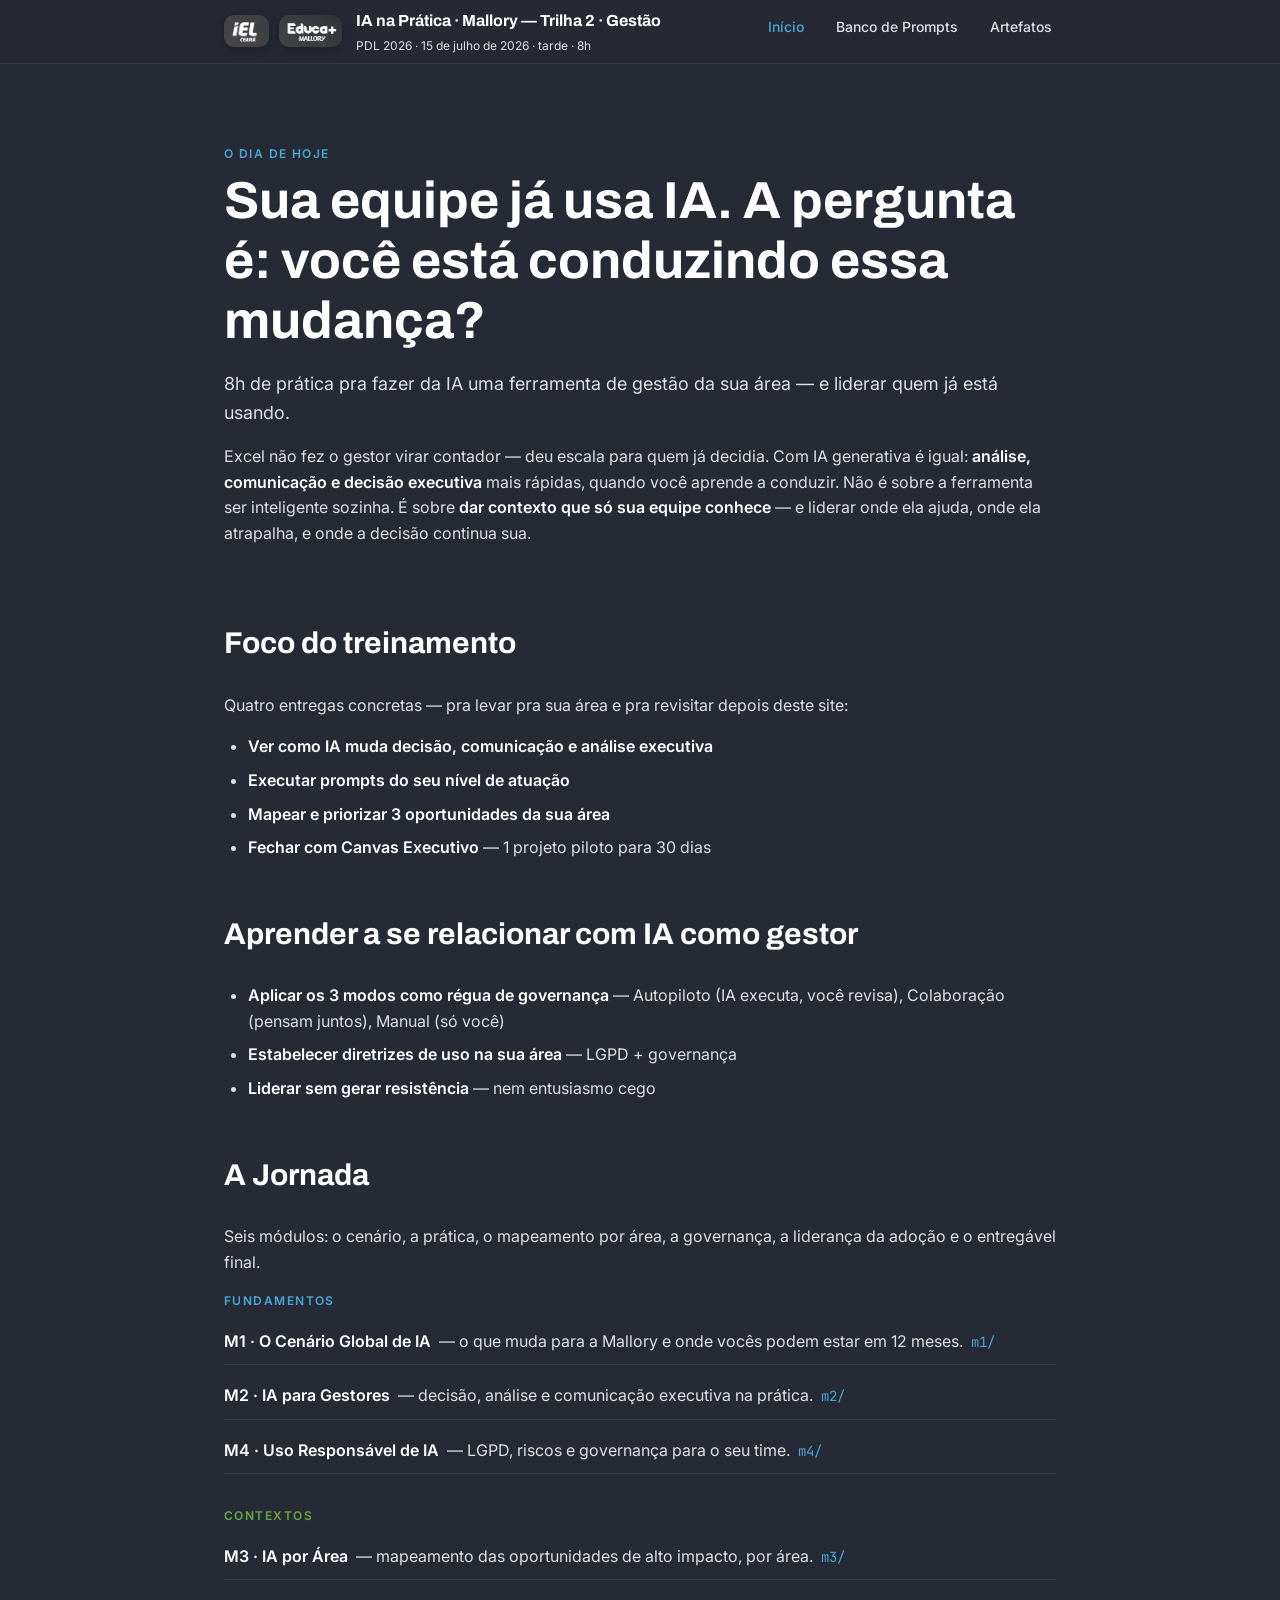
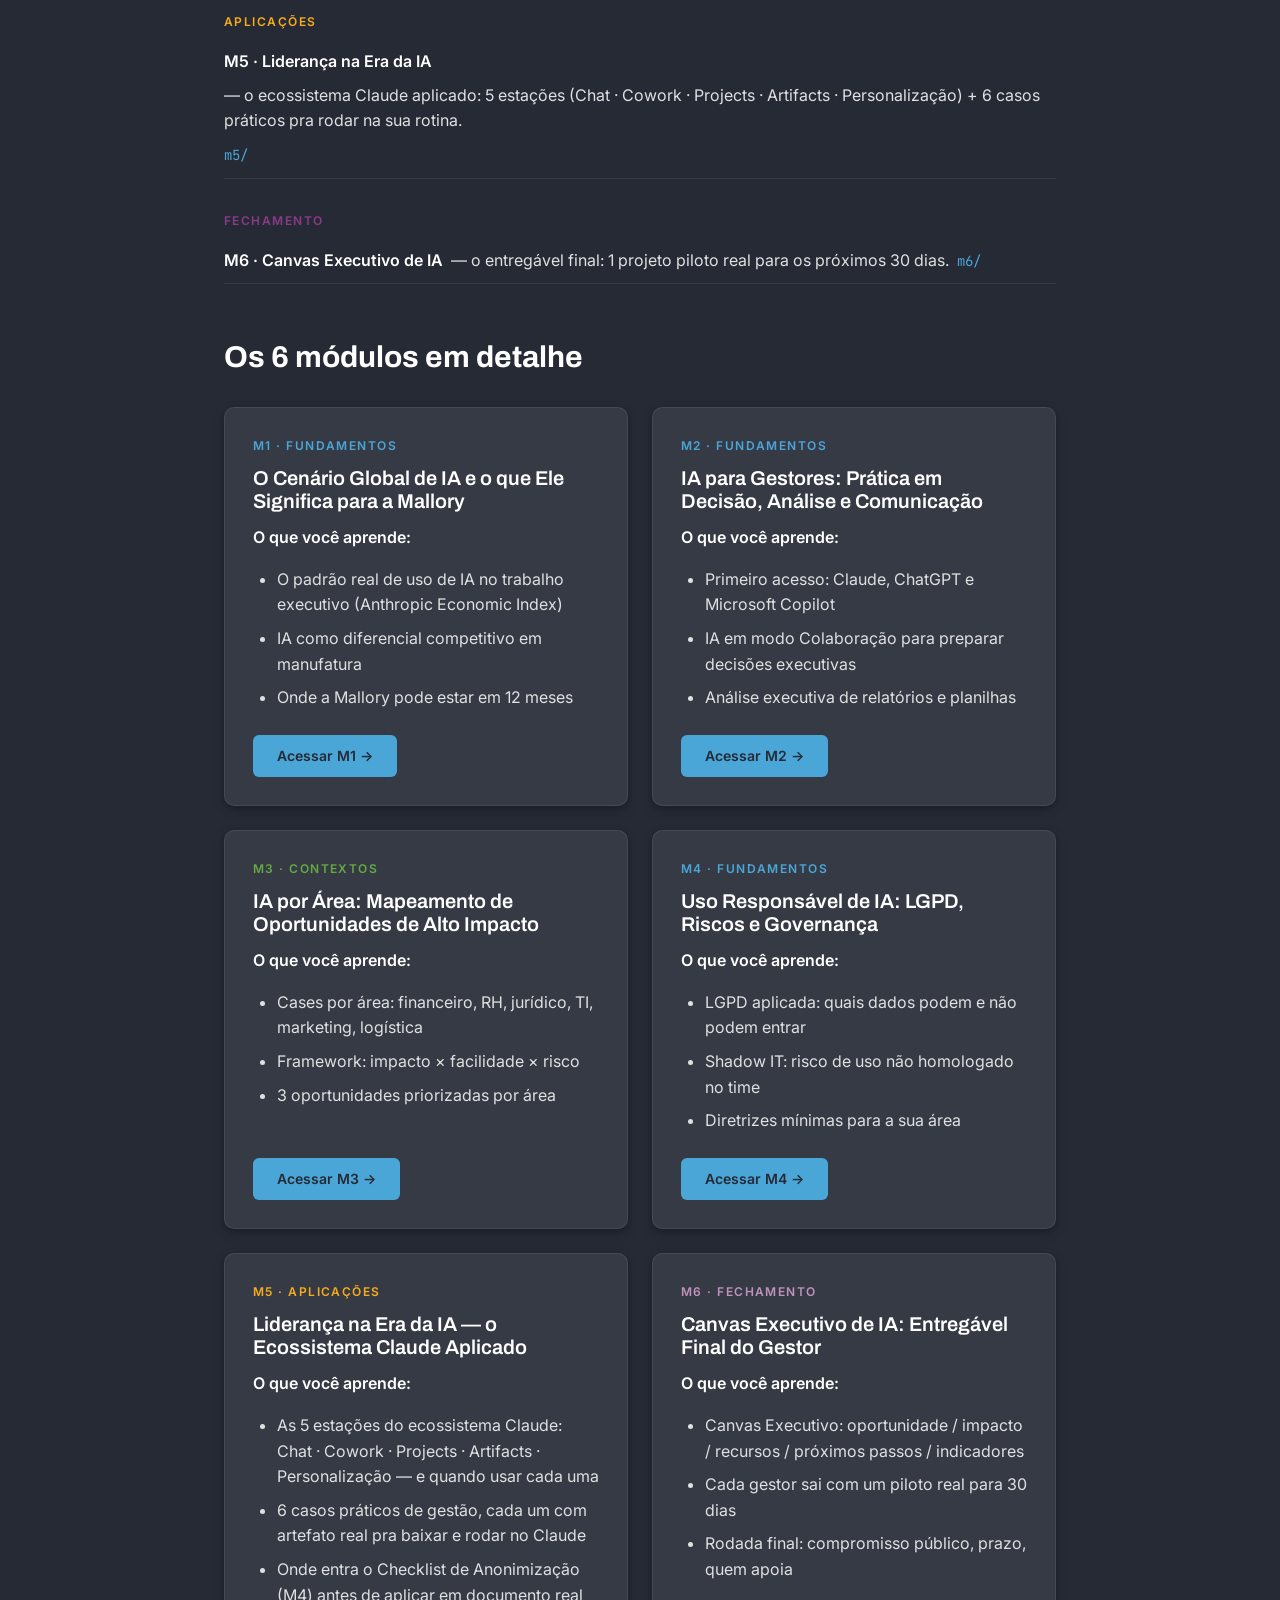
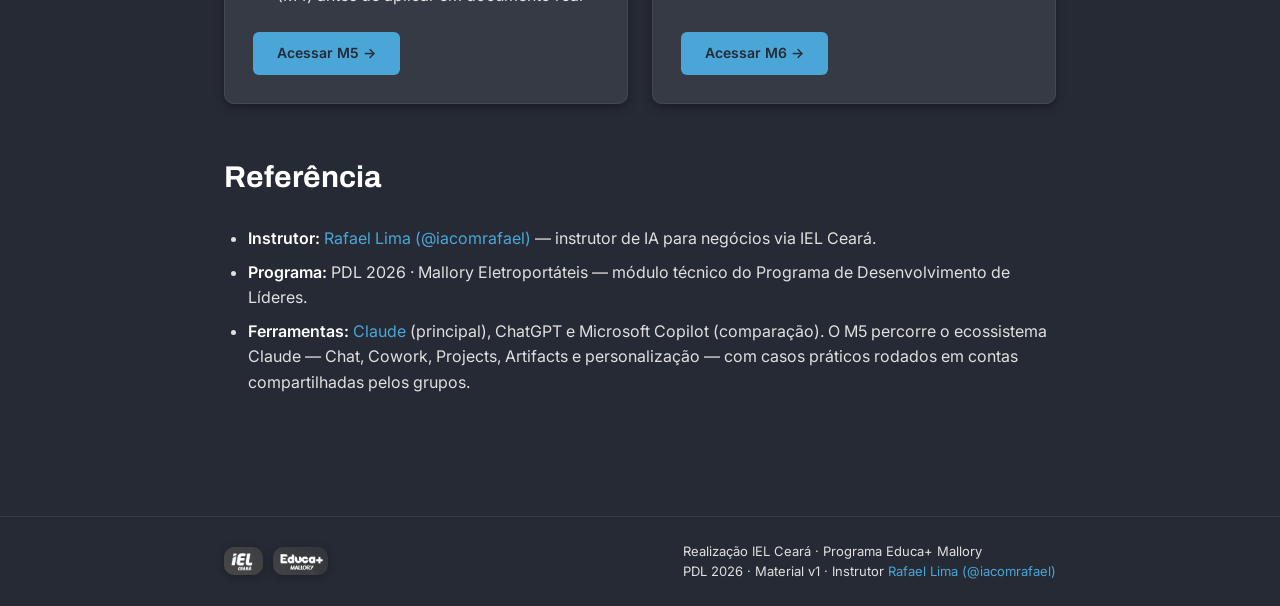
==== commit 05f494ad: "Hub T2 · atualiza card e jornada do M5 para o ecossistema Claude aplicado" ====
--- a/index.html
+++ b/index.html
@@ -27,8 +27,8 @@
     <nav class="site-nav" id="site-nav" aria-label="Navegação principal">
       <ul>
         <li><a href="./" aria-current="page">Início</a></li>
-        <li><a href="#">Banco de Prompts</a></li>
-        <li><a href="#">Artefatos</a></li>
+        <li><a href="banco-de-prompts/">Banco de Prompts</a></li>
+        <li><a href="artefatos/">Artefatos</a></li>
       </ul>
     </nav>
   </div>
@@ -87,7 +87,7 @@
       <div class="jornada-grupo group-aplicacoes">
         <span class="eyebrow">Aplicações</span>
         <ul>
-          <li><strong>M5 · Liderança na Era da IA</strong> — como ser o catalisador da mudança, com Claude Cowork na prática. <a href="m5/"><code>m5/</code></a></li>
+          <li><strong>M5 · Liderança na Era da IA</strong> — o ecossistema Claude aplicado: 5 estações (Chat · Cowork · Projects · Artifacts · Personalização) + 6 casos práticos pra rodar na sua rotina. <a href="m5/"><code>m5/</code></a></li>
         </ul>
       </div>
 
@@ -154,12 +154,12 @@
 
         <article class="card-modulo group-aplicacoes">
           <span class="eyebrow">M5 · Aplicações</span>
-          <h3>Liderança na Era da IA: Como Ser o Catalisador da Mudança</h3>
-          <p class="promessa">O que você aprende:</p>
-          <ul>
-            <li>Como liderar adoção sem gerar resistência</li>
-            <li>Redesenho de processo com a régua dos 3 modos: Autopiloto × Colaboração × Manual</li>
-            <li>Claude Cowork como ferramenta prática de catalisador — o gestor com um assistente que trabalha por ele</li>
+          <h3>Liderança na Era da IA — o Ecossistema Claude Aplicado</h3>
+          <p class="promessa">O que você aprende:</p>
+          <ul>
+            <li>As 5 estações do ecossistema Claude: Chat · Cowork · Projects · Artifacts · Personalização — e quando usar cada uma</li>
+            <li>6 casos práticos de gestão, cada um com artefato real pra baixar e rodar no Claude</li>
+            <li>Onde entra o Checklist de Anonimização (M4) antes de aplicar em documento real</li>
           </ul>
           <a class="btn-primary" href="m5/">Acessar M5 →</a>
         </article>
@@ -184,7 +184,7 @@
       <ul>
         <li><strong>Instrutor:</strong> <a href="https://www.instagram.com/iacomrafael/" target="_blank" rel="noopener">Rafael Lima (@iacomrafael)</a> — instrutor de IA para negócios via IEL Ceará.</li>
         <li><strong>Programa:</strong> PDL 2026 · Mallory Eletroportáteis — módulo técnico do Programa de Desenvolvimento de Líderes.</li>
-        <li><strong>Ferramentas:</strong> <a href="https://claude.ai" target="_blank" rel="noopener">Claude</a> (principal), ChatGPT e Microsoft Copilot (comparação). O M5 usa Claude Cowork em contas Pro compartilhadas pelos grupos.</li>
+        <li><strong>Ferramentas:</strong> <a href="https://claude.ai" target="_blank" rel="noopener">Claude</a> (principal), ChatGPT e Microsoft Copilot (comparação). O M5 percorre o ecossistema Claude — Chat, Cowork, Projects, Artifacts e personalização — com casos práticos rodados em contas compartilhadas pelos grupos.</li>
       </ul>
     </section>
 
--- a/assets/style.css
+++ b/assets/style.css
@@ -51,6 +51,7 @@
   --bg-card: rgba(255, 255, 255, .045);
   --text-primary: #FFFFFF;
   --text-secondary: #E0E0E0;
+  --text-dim: #7A8398;   /* goal-16 §3 · texto terciário (kickers, números apagados) */
 
   /* Cores de Destaque (Linha Colorida PDL) */
   --accent-blue: #4AA6D7;
@@ -2068,28 +2069,65 @@
    Goal 6b — M2 (PCTFL grid, compare vago×situado, verbos, gerador, trio, entregável)
    =================================================================== */
 
-/* --- 10.1 PCTFL grid — as camadas do método (goal 6b §1.6) --- */
-.pctfl-grid {
-  display: grid;
-  grid-template-columns: repeat(auto-fit, minmax(150px, 1fr));
-  gap: 12px;
-  margin: 20px 0;
-}
-.pctfl-card {
-  background: var(--bg-card);
+/* --- 10.1 PCTFL — tabela didática das 6 camadas (goal 7 §8, padrão Débora) --- */
+.pctfl-tabela-wrap {
+  overflow-x: auto;
+  margin: 1.5rem 0;
   border: 1px solid var(--border-subtle);
-  border-top: 3px solid var(--accent-blue);
-  border-radius: var(--radius-sm);
-  padding: 16px;
-  display: flex;
-  flex-direction: column;
-  gap: 6px;
-}
-.pctfl-letra { font-family: var(--font-mono); font-size: 22px; font-weight: 700; color: var(--accent-blue); }
-.pctfl-nome { font-family: var(--font-title); font-weight: 700; font-size: 16px; color: var(--text-primary); }
-.pctfl-desc { font-size: 13px; color: var(--text-secondary); line-height: 1.5; }
-.pctfl-card-plus { border-top-color: var(--accent-yellow); }
-.pctfl-card-plus .pctfl-letra { color: var(--accent-yellow); font-size: 18px; }
+  border-radius: var(--radius);
+  background: var(--bg-light);
+}
+.pctfl-tabela {
+  width: 100%;
+  border-collapse: collapse;
+  font-family: var(--font-body);
+  font-size: 0.95rem;
+}
+.pctfl-tabela thead {
+  background: color-mix(in oklab, var(--accent-blue) 12%, transparent);
+}
+.pctfl-tabela th {
+  padding: 0.85rem 1rem;
+  text-align: left;
+  font-family: var(--font-mono);
+  font-size: 0.78rem;
+  text-transform: uppercase;
+  letter-spacing: 0.06em;
+  color: var(--text-secondary);
+  border-bottom: 1px solid var(--border-subtle);
+}
+.pctfl-tabela td {
+  padding: 0.9rem 1rem;
+  vertical-align: top;
+  border-bottom: 1px solid var(--border-subtle);
+  color: var(--text-primary);
+  line-height: 1.55;
+}
+.pctfl-tabela tbody tr:last-child td { border-bottom: none; }
+.pctfl-tabela tbody tr:nth-child(odd) { background: color-mix(in oklab, var(--bg-dark) 30%, transparent); }
+.pctfl-tabela .letra {
+  font-family: var(--font-title);
+  font-weight: 700;
+  font-size: 1.05rem;
+  color: var(--accent-blue);
+  text-align: center;
+}
+.pctfl-tabela .letra-cs { color: var(--accent-yellow); }
+.pctfl-tabela .row-plus td { background: color-mix(in oklab, var(--accent-yellow) 8%, transparent); }
+.col-letra { width: 60px; }
+.col-elemento { width: 140px; font-weight: 600; }
+.col-define { width: 200px; color: var(--text-secondary); font-size: 0.9rem; }
+
+@media (max-width: 640px) {
+  .pctfl-tabela th, .pctfl-tabela td { padding: 0.6rem 0.7rem; font-size: 0.88rem; }
+  .col-letra { width: 40px; }
+  .col-elemento { width: auto; }
+}
+@media print {
+  .pctfl-tabela-wrap { overflow: visible; background: white; border-color: #ccc; }
+  .pctfl-tabela th, .pctfl-tabela td { color: black; border-color: #ccc; }
+  .pctfl-tabela tbody tr:nth-child(odd) { background: #f7f7f7; }
+}
 
 /* --- 10.2 Compare-grid vago × situado (goal 6b §2) --- */
 .compare-section { margin: 8px 0; }
@@ -2255,11 +2293,12 @@
   padding: 16px;
   border-radius: var(--radius-sm);
   font-family: var(--font-mono);
-  font-size: 13px;
-  line-height: 1.7;
+  font-size: 11.5px;   /* goal-17 §8 · cabe sem estouro (era 13px) */
+  line-height: 1.55;
   color: var(--text-primary);
   white-space: pre-wrap;
   word-wrap: break-word;
+  word-break: break-word;
   max-height: 700px;
   overflow-y: auto;
 }
@@ -2358,3 +2397,1848 @@
   .trio-corpo { display: block !important; padding-left: 16px; }
   .trio-seta { display: none; }
 }
+
+/* ===================================================================
+   M3 · Mapa de Oportunidades (goal 8 §5.1)
+   =================================================================== */
+
+/* --- M3: Dores card --- */
+.dores-grid {
+  display: grid;
+  grid-template-columns: repeat(auto-fit, minmax(240px, 1fr));
+  gap: 1rem;
+  margin: 1.5rem 0;
+}
+.dor-card {
+  background: var(--bg-light);
+  border: 1px solid var(--border-subtle);
+  border-radius: var(--radius);
+  padding: 1rem 1.1rem;
+  border-left: 3px solid var(--accent-yellow);
+}
+.dor-card__icone { color: var(--accent-yellow); margin-bottom: .5rem; }
+.dor-card__texto { color: var(--text-primary); font-size: 0.95rem; line-height: 1.5; }
+.dor-card__texto strong { color: var(--text-primary); }
+
+/* --- M3: Prompt trio --- */
+.prompt-trio { display: grid; gap: 1rem; margin: 1.5rem 0; }
+.prompt-bloco {
+  background: var(--bg-light);
+  border: 1px solid var(--border-subtle);
+  border-radius: var(--radius);
+  overflow: hidden;
+}
+.prompt-bloco__header {
+  display: flex; align-items: center; justify-content: space-between;
+  padding: .7rem 1rem;
+  background: color-mix(in oklab, var(--accent-blue) 12%, transparent);
+  border-bottom: 1px solid var(--border-subtle);
+  gap: .75rem;
+}
+.prompt-bloco__label { font-family: var(--font-mono); font-size: .78rem; text-transform: uppercase; letter-spacing: .06em; color: var(--text-secondary); }
+.prompt-bloco__label strong { color: var(--accent-blue); font-weight: 600; }
+.prompt-bloco--ancora .prompt-bloco__header { background: color-mix(in oklab, var(--accent-yellow) 12%, transparent); }
+.prompt-bloco--ancora .prompt-bloco__label strong { color: var(--accent-yellow); }
+.prompt-bloco__artifact-badge {
+  font-family: var(--font-mono); font-size: .7rem; text-transform: uppercase;
+  color: var(--accent-yellow); background: color-mix(in oklab, var(--accent-yellow) 15%, transparent);
+  padding: .15rem .5rem; border-radius: 999px;
+}
+.prompt-bloco__acoes { display: flex; align-items: center; gap: .5rem; }
+.prompt-bloco__copiar {
+  padding: 6px 14px;
+  border-radius: var(--radius-sm);
+  background: color-mix(in oklab, var(--accent-blue) 25%, transparent);
+  color: var(--accent-blue);
+  border: 1px solid var(--accent-blue);
+  font-family: var(--font-body);
+  font-size: 13px;
+  cursor: pointer;
+  transition: background .2s, color .2s;
+}
+.prompt-bloco__copiar:hover { background: color-mix(in oklab, var(--accent-blue) 40%, transparent); }
+.prompt-bloco__copiar:focus-visible { outline: 2px solid var(--accent-blue); outline-offset: 2px; }
+.prompt-bloco__copiar.copiado { background: color-mix(in oklab, var(--accent-green) 25%, transparent); color: var(--accent-green); border-color: var(--accent-green); }
+.prompt-bloco pre {
+  margin: 0; padding: 1rem 1.1rem;
+  color: var(--text-primary); background: rgba(0,0,0,.25);
+  font-family: var(--font-mono); font-size: .85rem; line-height: 1.6;
+  overflow-x: auto;
+}
+
+/* --- M3: Momento hands-on timeline --- */
+.momento-timeline {
+  display: grid;
+  grid-template-columns: repeat(auto-fit, minmax(180px, 1fr));
+  gap: 0.9rem;
+  margin: 1.5rem 0;
+}
+.momento-passo {
+  background: color-mix(in oklab, var(--bg-dark) 40%, var(--bg-light));
+  border: 1px solid var(--border-subtle);
+  border-radius: var(--radius);
+  padding: 0.9rem 1rem;
+}
+.momento-passo__tempo { font-family: var(--font-mono); font-size: .78rem; color: var(--accent-blue); font-weight: 600; }
+.momento-passo__titulo { font-family: var(--font-title); font-weight: 600; margin: .25rem 0 .4rem; }
+.momento-passo__desc { font-size: .9rem; color: var(--text-secondary); line-height: 1.5; }
+
+/* --- M3: caso-âncora "onde isso mora" cards compactos --- */
+.mora-grid {
+  display: grid;
+  grid-template-columns: repeat(auto-fit, minmax(240px, 1fr));
+  gap: .6rem;
+  margin: 1rem 0 .5rem;
+}
+.mora-card {
+  background: color-mix(in oklab, var(--bg-dark) 30%, var(--bg-light));
+  border: 1px solid var(--border-subtle);
+  border-radius: var(--radius-sm);
+  padding: .65rem .85rem;
+  font-size: .9rem;
+  color: var(--text-secondary);
+  line-height: 1.45;
+}
+
+/* --- M3: print --- */
+@media print {
+  .prompt-bloco__copiar, .prompt-bloco__acoes { display: none; }
+  .prompt-bloco pre { white-space: pre-wrap; word-wrap: break-word; color: #000; background: #f4f4f4; }
+  .dor-card, .momento-passo, .mora-card, .prompt-bloco { break-inside: avoid; }
+}
+
+/* 6 Gatilhos M3 v2 · sem emoji · padrão Slate Mallory */
+.gatilhos-grid {
+  display: grid;
+  grid-template-columns: repeat(auto-fill, minmax(320px, 1fr));
+  gap: 1.25rem;
+  margin: 1.5rem 0 2rem;
+}
+
+.gatilho-card {
+  background: var(--bg-light);
+  border-left: 4px solid var(--accent-blue);
+  border-radius: 4px;
+  padding: 1.25rem 1.5rem;
+  display: flex;
+  flex-direction: column;
+  gap: 0.5rem;
+}
+
+.gatilho-card__header {
+  display: flex;
+  align-items: baseline;
+  gap: 0.75rem;
+  margin-bottom: 0.5rem;
+  padding-bottom: 0.5rem;
+  border-bottom: 1px solid color-mix(in oklab, var(--accent-blue) 25%, transparent);
+}
+
+.gatilho-card__num {
+  font-family: 'Archivo', sans-serif;
+  font-weight: 700;
+  font-size: 1.5rem;
+  color: var(--accent-blue);
+  letter-spacing: 0.02em;
+}
+
+.gatilho-card__nome {
+  font-family: 'Archivo', sans-serif;
+  font-weight: 600;
+  font-size: 1.15rem;
+  margin: 0;
+  color: var(--text-primary);
+}
+
+.gatilho-card p {
+  margin: 0;
+  font-size: 0.9rem;
+  line-height: 1.5;
+}
+
+.gatilho-card__dor,
+.gatilho-card__solucao {
+  color: var(--text-secondary);
+}
+
+.gatilho-card__exemplo-univ,
+.gatilho-card__exemplo-mallory {
+  padding: 0.5rem 0.75rem;
+  border-radius: 3px;
+  background: color-mix(in oklab, var(--bg-dark) 60%, transparent);
+  font-size: 0.85rem;
+}
+
+.gatilho-card__exemplo-mallory {
+  border-left: 2px solid var(--accent-yellow);
+}
+
+.gatilhos-diagnostico {
+  margin-top: 1.5rem;
+}
+
+@media print {
+  .gatilhos-grid { display: block; }
+  .gatilho-card { break-inside: avoid; margin-bottom: 0.75rem; }
+}
+
+/* ===== M3 v3 (goal 10): bloco IPO · accordion conceito · prompt-âncora único ===== */
+
+/* callout variante "dica" (Prompt 0 virou dica curta) */
+.callout-dica { border-left-color: var(--accent-yellow); }
+
+/* --- Bloco IPO visual (3 caixas Entra → Processa → Sai) --- */
+.ipo-caixas {
+  display: grid;
+  grid-template-columns: repeat(3, 1fr);
+  gap: 1rem;
+  margin: 1.5rem 0;
+}
+@media (max-width: 720px) { .ipo-caixas { grid-template-columns: 1fr; } }
+
+.ipo-caixa {
+  background: color-mix(in oklab, var(--bg-light) 92%, transparent);
+  border: 1px solid var(--border-subtle);
+  border-top: 3px solid var(--accent-blue);
+  border-radius: var(--radius);
+  padding: 1.25rem 1.5rem;
+  display: flex;
+  flex-direction: column;
+  gap: 0.5rem;
+}
+.ipo-caixa--entra { border-top-color: var(--accent-blue); }
+.ipo-caixa--processa { border-top-color: var(--accent-yellow); }
+.ipo-caixa--sai { border-top-color: var(--accent-green); }
+
+.ipo-caixa__label {
+  font-family: var(--font-mono);
+  font-size: 0.72rem;
+  letter-spacing: 0.08em;
+  text-transform: uppercase;
+  color: var(--text-secondary);
+}
+.ipo-caixa h3 {
+  font-family: var(--font-title);
+  font-size: 1.05rem;
+  margin: 0;
+  color: var(--text-primary);
+}
+.ipo-caixa p { margin: 0; font-size: 0.9rem; line-height: 1.5; }
+.ipo-caixa__mallory {
+  color: var(--text-secondary);
+  font-size: 0.85rem;
+  border-left: 2px solid var(--accent-yellow);
+  padding-left: 0.75rem;
+  margin-top: 0.5rem;
+}
+
+.ipo-calc-card {
+  display: flex;
+  align-items: center;
+  gap: 1.5rem;
+  background: color-mix(in oklab, var(--accent-yellow) 12%, var(--bg-light));
+  border: 1px solid color-mix(in oklab, var(--accent-yellow) 40%, transparent);
+  border-radius: var(--radius-lg);
+  padding: 1.5rem;
+  margin-top: 2rem;
+}
+.ipo-calc-card__conteudo { flex: 1; }
+.ipo-calc-card__conteudo h3 {
+  font-family: var(--font-title);
+  margin: 0.25rem 0 0.5rem;
+  color: var(--text-primary);
+}
+.ipo-calc-card__conteudo p { margin: 0; font-size: 0.92rem; color: var(--text-secondary); }
+.ipo-calc-card .btn-primary { white-space: nowrap; }
+@media (max-width: 640px) { .ipo-calc-card { flex-direction: column; align-items: flex-start; } }
+
+/* --- Accordion "conceito em 5 pontos" --- */
+.conceito-item {
+  background: color-mix(in oklab, var(--bg-light) 92%, transparent);
+  border: 1px solid var(--border-subtle);
+  border-left: 3px solid var(--accent-blue);
+  border-radius: var(--radius);
+  margin-bottom: 0.75rem;
+  overflow: hidden;
+}
+.conceito-item summary {
+  display: flex;
+  align-items: center;
+  gap: 0.9rem;
+  padding: 1rem 1.25rem;
+  cursor: pointer;
+  list-style: none;
+}
+.conceito-item summary::-webkit-details-marker { display: none; }
+.conceito-item summary:hover { background: color-mix(in oklab, var(--accent-blue) 8%, transparent); }
+.conceito-item__num {
+  font-family: var(--font-title);
+  font-weight: 700;
+  color: var(--accent-blue);
+  font-size: 1.1rem;
+}
+.conceito-item__titulo { font-family: var(--font-body); font-weight: 600; flex: 1; color: var(--text-primary); }
+.conceito-item__marker {
+  font-family: var(--font-mono);
+  color: var(--accent-blue);
+  flex-shrink: 0;
+}
+.conceito-item__marker::after { content: "+"; font-size: 1.2rem; }
+.conceito-item[open] .conceito-item__marker::after { content: "\2212"; }
+.conceito-item__body { padding: 0 1.25rem 1.25rem 3.35rem; }
+.conceito-item__body p { margin: 0 0 0.5rem; line-height: 1.55; }
+.conceito-item__mallory {
+  color: var(--text-secondary);
+  font-size: 0.9rem;
+  border-left: 2px solid var(--accent-yellow);
+  padding-left: 0.75rem;
+}
+.conceito-item__check {
+  display: inline-flex;
+  align-items: center;
+  gap: 0.5rem;
+  margin-top: 0.75rem;
+  cursor: pointer;
+  font-size: 0.9rem;
+  color: var(--text-secondary);
+}
+.conceito-progresso {
+  font-family: var(--font-mono);
+  font-size: 0.85rem;
+  color: var(--text-secondary);
+  text-align: right;
+  margin-top: 0.5rem;
+}
+
+/* --- Prompt-âncora único: wizard de 4 fases + bloco copiar --- */
+.prompt-fases {
+  display: grid;
+  grid-template-columns: repeat(auto-fit, minmax(200px, 1fr));
+  gap: 0.75rem;
+  list-style: none;
+  padding: 0;
+  margin: 1.25rem 0;
+}
+.prompt-fase {
+  background: color-mix(in oklab, var(--bg-light) 90%, transparent);
+  border: 1px solid var(--border-subtle);
+  border-left: 3px solid var(--accent-blue);
+  border-radius: var(--radius);
+  padding: 1rem 1.1rem;
+}
+.prompt-fase__num {
+  font-family: var(--font-mono);
+  text-transform: uppercase;
+  letter-spacing: 0.06em;
+  color: var(--accent-blue);
+  font-size: 0.78rem;
+}
+.prompt-fase h3 { font-family: var(--font-title); font-size: 1rem; margin: 0.4rem 0 0.35rem; color: var(--text-primary); }
+.prompt-fase p { font-size: 0.88rem; color: var(--text-secondary); margin: 0; line-height: 1.45; }
+
+.prompt-copiar {
+  margin-top: 1.5rem;
+  background: var(--bg-dark);
+  border: 1px solid var(--border-subtle);
+  border-radius: var(--radius);
+  overflow: hidden;
+}
+.prompt-copiar__header {
+  display: flex;
+  justify-content: space-between;
+  align-items: center;
+  gap: 1rem;
+  padding: 0.75rem 1rem;
+  border-bottom: 1px solid var(--border-subtle);
+}
+.prompt-copiar__header .mono {
+  font-family: var(--font-mono);
+  font-size: 0.72rem;
+  letter-spacing: 0.06em;
+  color: var(--text-secondary);
+}
+.btn-copiar {
+  font-family: var(--font-body);
+  font-weight: 600;
+  font-size: 0.85rem;
+  background: var(--accent-blue);
+  color: var(--bg-dark);
+  border: none;
+  border-radius: var(--radius-sm);
+  padding: 0.5rem 1rem;
+  cursor: pointer;
+  transition: background 0.15s ease;
+  white-space: nowrap;
+}
+.btn-copiar:hover { background: color-mix(in oklab, var(--accent-blue) 85%, white); }
+.btn-copiar.is-success { background: var(--accent-green); }
+.prompt-copiar pre {
+  margin: 0;
+  padding: 1.25rem;
+  overflow-x: auto;
+  font-family: var(--font-mono);
+  font-size: 0.82rem;
+  line-height: 1.55;
+  color: var(--text-primary);
+  white-space: pre;
+}
+
+@media print {
+  .ipo-caixas { grid-template-columns: 1fr; }
+  .ipo-caixa, .conceito-item, .prompt-fase { break-inside: avoid; }
+  .conceito-item__body { display: block !important; }
+  .prompt-copiar pre { white-space: pre-wrap; word-wrap: break-word; color: #000; background: #f4f4f4; }
+  .btn-copiar, .prompt-copiar__header { display: none; }
+}
+
+/* --- Prompt-âncora colapsável (M3 v3.1 · goal-12 Bloco 1) --- */
+.prompt-copiar__actions { display: inline-flex; gap: 10px; align-items: center; flex-wrap: wrap; }
+.prompt-copiar__details { border: 0; padding: 0; margin: 0; }
+.prompt-copiar__details > summary { list-style: none; }
+.prompt-copiar__details > summary::-webkit-details-marker { display: none; }
+
+.btn-secondary {
+  display: inline-flex; align-items: center; gap: 8px;
+  padding: 8px 16px; border-radius: var(--radius, 10px);
+  border: 1px solid color-mix(in oklab, var(--text-primary) 25%, transparent);
+  background: transparent; color: var(--text-primary);
+  font-family: 'Inter', sans-serif; font-weight: 600; font-size: 0.92em;
+  cursor: pointer; transition: background 120ms ease, border-color 120ms ease;
+}
+.btn-secondary:hover {
+  background: color-mix(in oklab, var(--text-primary) 8%, transparent);
+  border-color: color-mix(in oklab, var(--text-primary) 40%, transparent);
+}
+.btn-secondary:focus-visible { outline: 2px solid var(--accent-blue); outline-offset: 2px; }
+.btn-toggle-prompt[aria-expanded="true"] {
+  background: color-mix(in oklab, var(--accent-blue) 15%, transparent);
+  border-color: color-mix(in oklab, var(--accent-blue) 50%, transparent);
+}
+
+.visually-hidden {
+  position: absolute; width: 1px; height: 1px; padding: 0; margin: -1px;
+  overflow: hidden; clip: rect(0, 0, 0, 0); white-space: nowrap; border: 0;
+}
+
+@media print {
+  .prompt-copiar__details:not([open]) > pre { display: block !important; }
+  .prompt-copiar__actions { display: none; }
+}
+
+/* ============================================================
+   §1 (goal-16) · Anthropic Economic Index — blocos reaproveitáveis
+   Dashboard (stats+bars) + Cockpit (kpi+matriz). Cores só de var(--*).
+   ============================================================ */
+.aei-kicker {
+  font-family: var(--font-mono);
+  font-size: .7rem;
+  color: var(--accent-blue);
+  letter-spacing: .1em;
+  text-transform: uppercase;
+  margin-bottom: 10px;
+}
+.aei-kicker-purple { color: var(--purple-text); }
+
+/* stat tiles (dashboard) */
+.aei-stats {
+  display: grid;
+  grid-template-columns: repeat(3, 1fr);
+  gap: 12px;
+  margin: 18px 0;
+}
+.aei-stat {
+  background: var(--bg-card);
+  border: 1px solid var(--border-subtle);
+  border-radius: var(--radius);
+  padding: 16px;
+}
+.aei-stat-n {
+  font-family: var(--font-title);
+  font-size: 2.2rem;
+  font-weight: 800;
+  color: var(--accent-blue);
+  line-height: 1;
+  letter-spacing: -.02em;
+}
+.aei-stat-lbl { font-size: .82rem; margin-top: 8px; color: var(--text-primary); line-height: 1.35; }
+.aei-stat-cmp {
+  font-family: var(--font-mono);
+  font-size: .7rem;
+  color: var(--text-secondary);
+  margin-top: 6px;
+  opacity: .75;
+}
+
+/* bar chart (dashboard) */
+.aei-bars {
+  background: var(--bg-card);
+  border: 1px solid var(--border-subtle);
+  border-radius: var(--radius);
+  padding: 18px;
+  margin: 16px 0;
+}
+.aei-bars h4 {
+  font-family: var(--font-title);
+  font-size: 1rem;
+  font-weight: 600;
+  margin-bottom: 12px;
+  color: var(--text-primary);
+}
+.aei-bar-row {
+  display: grid;
+  grid-template-columns: 170px 1fr 60px;
+  gap: 10px;
+  align-items: center;
+  margin-bottom: 8px;
+  font-size: .85rem;
+}
+.aei-bar-name { color: var(--text-primary); }
+.aei-bar-track { height: 20px; background: rgba(255, 255, 255, .05); border-radius: 6px; overflow: hidden; }
+.aei-bar-fill { height: 100%; background: var(--accent-blue); border-radius: 6px; }
+.aei-bar-val { font-family: var(--font-mono); font-size: .75rem; color: var(--text-secondary); text-align: right; }
+.aei-bar-dim .aei-bar-fill { background: rgba(224, 224, 224, .2); }
+.aei-bar-dim .aei-bar-name { color: var(--text-secondary); opacity: .6; }
+
+/* KPI grid (cockpit) */
+.aei-kpi-grid {
+  display: grid;
+  grid-template-columns: repeat(4, 1fr);
+  gap: 10px;
+  margin: 18px 0;
+}
+.aei-kpi {
+  background: var(--bg-card);
+  border: 1px solid var(--border-subtle);
+  border-radius: 8px;
+  padding: 14px 12px;
+}
+.aei-kpi-top {
+  font-family: var(--font-mono);
+  font-size: .62rem;
+  letter-spacing: .06em;
+  text-transform: uppercase;
+  color: var(--text-secondary);
+  opacity: .7;
+  margin-bottom: 6px;
+}
+.aei-kpi-n {
+  font-family: var(--font-title);
+  font-size: 1.7rem;
+  font-weight: 800;
+  line-height: 1;
+  letter-spacing: -.02em;
+}
+.aei-kpi-n-purple { color: var(--purple-text); }
+.aei-kpi-n-blue { color: var(--accent-blue); }
+.aei-kpi-n-green { color: var(--accent-green); }
+.aei-kpi-n-yellow { color: var(--accent-yellow); }
+.aei-kpi-lbl { font-size: .72rem; color: var(--text-primary); margin-top: 6px; line-height: 1.3; }
+
+/* matriz 2x2 (cockpit) */
+.aei-matriz {
+  background: var(--bg-card);
+  border: 1px solid var(--border-subtle);
+  border-radius: var(--radius);
+  padding: 20px;
+  margin: 16px 0;
+}
+.aei-matriz h4 {
+  font-family: var(--font-title);
+  font-size: 1rem;
+  font-weight: 600;
+  margin-bottom: 14px;
+  color: var(--text-primary);
+}
+.aei-quad { display: grid; grid-template-columns: 1fr 1fr; gap: 8px; }
+.aei-qcell {
+  padding: 12px 14px;
+  border-radius: 8px;
+  background: rgba(255, 255, 255, .03);
+  border: 1px solid var(--border-subtle);
+}
+.aei-qcell-head {
+  font-family: var(--font-mono);
+  font-size: .68rem;
+  letter-spacing: .06em;
+  text-transform: uppercase;
+  margin-bottom: 6px;
+}
+.aei-qcell-txt { font-size: .85rem; color: var(--text-primary); line-height: 1.4; }
+.aei-qcell-txt strong { font-family: var(--font-title); font-size: 1.1rem; font-weight: 800; display: block; margin-bottom: 2px; }
+.aei-qcell-purple { border-color: rgba(138, 58, 137, .4); background: rgba(138, 58, 137, .08); }
+.aei-qcell-purple .aei-qcell-head { color: var(--purple-text); }
+.aei-qcell-blue { border-color: rgba(74, 166, 215, .35); background: rgba(74, 166, 215, .05); }
+.aei-qcell-blue .aei-qcell-head { color: var(--accent-blue); }
+.aei-qcell-yellow { border-color: rgba(247, 172, 25, .35); background: rgba(247, 172, 25, .05); }
+.aei-qcell-yellow .aei-qcell-head { color: var(--accent-yellow); }
+.aei-qcell-red { border-color: rgba(215, 44, 53, .25); background: rgba(215, 44, 53, .04); }
+.aei-qcell-red .aei-qcell-head { color: var(--red-text); }
+
+.aei-source {
+  font-family: var(--font-mono);
+  font-size: .68rem;
+  color: var(--text-secondary);
+  opacity: .65;
+  margin-top: 16px;
+  text-align: right;
+}
+
+/* callouts reaproveitaveis (goal-16) */
+.callout-green { border-left-color: var(--accent-green); background-color: rgba(101, 169, 65, .08); }
+.callout-green .callout-title { color: var(--accent-green); }
+.callout-green strong { color: var(--accent-green); }
+.callout-yellow { border-left-color: var(--accent-yellow); background-color: rgba(247, 172, 25, .06); }
+.callout-yellow .callout-title { color: var(--accent-yellow); }
+.callout-yellow strong { color: var(--accent-yellow); }
+.callout-badge {
+  font-family: var(--font-mono);
+  font-size: .7rem;
+  text-transform: uppercase;
+  letter-spacing: .08em;
+  margin-bottom: 6px;
+  color: var(--accent-yellow);
+}
+
+@media (max-width: 640px) {
+  .aei-stats { grid-template-columns: 1fr; }
+  .aei-bar-row { grid-template-columns: 100px 1fr 50px; font-size: .75rem; }
+  .aei-kpi-grid { grid-template-columns: 1fr 1fr; }
+  .aei-quad { grid-template-columns: 1fr; }
+}
+
+/* ============================================================
+   §2 (goal-16) · Matriz "Os 3 modos" (Risco/Impacto × Rotina)
+   + autoridade Mollick. Reaproveitável T1/T2 (.modos-t2 = variante roxa).
+   Cores só de var(--*).
+   ============================================================ */
+.modos-matriz {
+  display: grid;
+  grid-template-columns: 44px 1fr 1fr;
+  grid-template-rows: 34px 1fr 1fr 34px;
+  grid-template-areas:
+    ".      col1   col2"
+    "yaxis  tl     tr  "
+    "yaxis  bl     br  "
+    ".      xaxis  xaxis";
+  gap: 10px;
+  margin: 20px 0;
+}
+.modos-col-hdr { grid-area: col1; }
+.modos-col-hdr-2 { grid-area: col2; }
+.modos-yaxis { grid-area: yaxis; }
+.modos-xaxis { grid-area: xaxis; }
+.modos-cell-tl { grid-area: tl; }
+.modos-cell-tr { grid-area: tr; }
+.modos-cell-bl { grid-area: bl; }
+.modos-cell-br { grid-area: br; }
+
+.modos-col-hdr {
+  font-family: var(--font-mono); font-size: .7rem; letter-spacing: .06em;
+  text-transform: uppercase; color: var(--text-secondary); opacity: .85;
+  text-align: center; display: flex; align-items: center; justify-content: center;
+}
+.modos-yaxis {
+  writing-mode: vertical-rl; transform: rotate(180deg);
+  display: flex; align-items: center; justify-content: center;
+  font-family: var(--font-mono); font-size: .72rem; letter-spacing: .1em;
+  color: var(--text-secondary); text-transform: uppercase; opacity: .85;
+}
+.modos-xaxis {
+  text-align: center; font-family: var(--font-mono); font-size: .72rem;
+  letter-spacing: .1em; color: var(--text-secondary); text-transform: uppercase;
+  opacity: .85; display: flex; align-items: center; justify-content: center;
+}
+
+.modos-cell {
+  padding: 16px 18px; border-radius: 10px; position: relative;
+  display: flex; flex-direction: column; gap: 8px;
+}
+.modos-cell-manual { background: rgba(215, 44, 53, .08); border: 1px solid rgba(215, 44, 53, .28); }
+.modos-cell-colab { background: rgba(247, 172, 25, .1); border: 1px solid rgba(247, 172, 25, .32); }
+.modos-cell-auto { background: rgba(101, 169, 65, .14); border: 1px solid rgba(101, 169, 65, .4); }
+
+.modos-cell-head { display: flex; align-items: center; gap: 8px; }
+.modos-cell-emoji { font-size: 1.35rem; line-height: 1; }
+.modos-cell-mode { font-family: var(--font-title); font-size: 1.05rem; font-weight: 700; line-height: 1; }
+.modos-cell-manual .modos-cell-mode { color: var(--red-text); }
+.modos-cell-colab .modos-cell-mode { color: var(--accent-yellow); }
+.modos-cell-auto .modos-cell-mode { color: var(--accent-green); }
+
+.modos-cell-sub {
+  font-family: var(--font-mono); font-size: .68rem; letter-spacing: .04em;
+  text-transform: uppercase; color: var(--text-secondary); opacity: .75; margin-top: -4px;
+}
+
+.modos-cell-loop {
+  background: rgba(0, 0, 0, .15); border-radius: 6px; padding: 8px 10px;
+  font-size: .78rem; line-height: 1.4; color: var(--text-primary); border-left: 2px solid;
+}
+.modos-cell-manual .modos-cell-loop { border-color: var(--red-text); }
+.modos-cell-colab .modos-cell-loop { border-color: var(--accent-yellow); }
+.modos-cell-auto .modos-cell-loop { border-color: var(--accent-green); }
+.modos-cell-loop-lbl {
+  font-family: var(--font-mono); font-size: .62rem; letter-spacing: .06em;
+  text-transform: uppercase; opacity: .7; margin-bottom: 3px; display: block;
+}
+
+.modos-cell-examples-lbl {
+  font-family: var(--font-mono); font-size: .62rem; letter-spacing: .06em;
+  text-transform: uppercase; color: var(--text-secondary); opacity: .7; margin-top: 4px;
+}
+.modos-cell-examples {
+  list-style: none; padding: 0; margin: 0; display: flex; flex-direction: column; gap: 4px;
+  font-size: .83rem; color: var(--text-primary); line-height: 1.35;
+}
+.modos-cell-examples li { padding-left: 14px; position: relative; }
+.modos-cell-examples li::before { content: '\2022'; position: absolute; left: 2px; top: 0; }
+.modos-cell-manual .modos-cell-examples li::before { color: var(--red-text); }
+.modos-cell-colab .modos-cell-examples li::before { color: var(--accent-yellow); }
+.modos-cell-auto .modos-cell-examples li::before { color: var(--accent-green); }
+
+.modos-badge-comece {
+  position: absolute; top: 10px; right: 12px;
+  background: var(--accent-green); color: white;
+  font-family: var(--font-mono); font-size: .62rem; font-weight: 600;
+  letter-spacing: .06em; text-transform: uppercase;
+  padding: 3px 8px; border-radius: 12px;
+  box-shadow: 0 2px 8px rgba(101, 169, 65, .3);
+}
+
+.modos-strong-green { color: var(--accent-green); }
+.modos-strong-red { color: var(--red-text); }
+
+.modos-regra {
+  background: var(--bg-card); border: 1px solid var(--border-subtle);
+  border-radius: 10px; padding: 18px 22px; margin-top: 20px;
+}
+.modos-regra h4 {
+  font-family: var(--font-title); font-size: .95rem; font-weight: 700;
+  color: var(--accent-blue); margin-bottom: 10px;
+}
+.modos-regra p { font-size: .9rem; margin-bottom: 8px; }
+.modos-regra p:last-child { margin-bottom: 0; }
+.modos-porque {
+  margin-top: 12px; padding-top: 12px; border-top: 1px solid var(--border-subtle);
+  display: grid; grid-template-columns: 1fr 1fr; gap: 14px;
+}
+.modos-por { background: rgba(255, 255, 255, .02); border-radius: 8px; padding: 12px 14px; }
+.modos-por-num {
+  font-family: var(--font-mono); font-size: .65rem; letter-spacing: .08em;
+  text-transform: uppercase; color: var(--accent-blue); opacity: .85; margin-bottom: 4px;
+}
+.modos-por-txt { font-size: .82rem; line-height: 1.4; color: var(--text-secondary); }
+.modos-por-txt strong { color: var(--text-primary); }
+
+.modos-autoridade {
+  background: linear-gradient(135deg, rgba(74, 166, 215, .08), rgba(255, 255, 255, .02));
+  border: 1px solid rgba(74, 166, 215, .25);
+  border-radius: 12px; padding: 20px 24px; margin-top: 24px;
+  display: grid; grid-template-columns: 64px 1fr; gap: 18px; align-items: start;
+}
+.modos-autoridade-avatar {
+  width: 64px; height: 64px; border-radius: 50%;
+  background: linear-gradient(135deg, var(--accent-blue), var(--purple-text));
+  display: flex; align-items: center; justify-content: center;
+  font-family: var(--font-title); font-size: 1.5rem; font-weight: 800; color: white;
+  border: 2px solid rgba(255, 255, 255, .15);
+}
+.modos-autoridade-name {
+  font-family: var(--font-title); font-size: 1.05rem; font-weight: 700;
+  color: var(--text-primary); line-height: 1.2;
+}
+.modos-autoridade-cred {
+  font-size: .8rem; color: var(--text-secondary); opacity: .85; margin-top: 2px; line-height: 1.4;
+}
+.modos-autoridade-cred strong { color: var(--text-primary); font-weight: 600; }
+.modos-autoridade-quote {
+  font-family: var(--font-title); font-style: italic; font-size: 1.02rem;
+  color: var(--text-primary); margin: 10px 0 0; line-height: 1.4;
+  padding-left: 12px; border-left: 2px solid var(--accent-blue);
+}
+.modos-autoridade-source {
+  font-family: var(--font-mono); font-size: .68rem; color: var(--text-secondary);
+  opacity: .7; margin-top: 8px; letter-spacing: .03em;
+}
+
+/* Variante T2 (roxo executivo) */
+.modos-t2 .modos-regra h4 { color: var(--purple-text); }
+.modos-t2 .modos-por-num { color: var(--purple-text); }
+.modos-t2 .modos-autoridade {
+  background: linear-gradient(135deg, rgba(138, 58, 137, .1), rgba(255, 255, 255, .02));
+  border-color: rgba(138, 58, 137, .3);
+}
+.modos-t2 .modos-autoridade-quote { border-color: var(--purple-text); }
+
+@media (max-width: 640px) {
+  .modos-matriz {
+    grid-template-columns: 32px 1fr;
+    grid-template-rows: auto auto auto auto auto auto;
+    grid-template-areas:
+      ".      col1"
+      "yaxis  tl"
+      "yaxis  tr"
+      "yaxis  bl"
+      "yaxis  br"
+      ".      xaxis";
+  }
+  .modos-col-hdr-2 { display: none; }
+  .modos-porque { grid-template-columns: 1fr; }
+  .modos-autoridade { grid-template-columns: 1fr; text-align: left; }
+  .modos-autoridade-avatar { margin-bottom: 8px; }
+}
+
+/* ============================================================
+   §3 (goal-16 · T2) · IA no gestor × IA na empresa (3 marcos)
+   m1-split · contraste · 5 camadas (cards) · caminho de evolução.
+   Vars do design-system; --text-dim adicionado ao :root.
+   ============================================================ */
+
+/* --- Marco 1 · split 2 níveis --- */
+.m1-split { display: grid; grid-template-columns: 1fr 1fr; gap: 14px; margin: 24px 0 32px; }
+.m1-side {
+  background: var(--bg-card); border: 1px solid var(--border-subtle);
+  border-radius: 12px; padding: 20px 22px;
+}
+.m1-side--n1 { border-left: 4px solid var(--accent-blue); }
+.m1-side--n2 { border-left: 4px solid var(--accent-purple); }
+.m1-tag {
+  display: inline-block; font-family: var(--font-mono); font-size: 10.5px;
+  padding: 3px 9px; border-radius: 4px; text-transform: uppercase;
+  letter-spacing: 1.3px; font-weight: 500; margin-bottom: 10px;
+}
+.m1-side--n1 .m1-tag { background: rgba(74, 166, 215, .15); color: var(--accent-blue); }
+.m1-side--n2 .m1-tag { background: rgba(138, 58, 137, .18); color: var(--purple-text); }
+.m1-side-title { font-family: var(--font-title); font-weight: 700; font-size: 20px; color: var(--text-primary); margin-bottom: 6px; }
+.m1-side-frase { color: var(--text-secondary); font-size: 14px; line-height: 1.55; }
+.m1-side-frase strong { color: var(--text-primary); }
+
+/* --- Marco 1 · tabela de contraste --- */
+table.m1-contraste {
+  width: 100%; border-collapse: separate; border-spacing: 0;
+  border: 1px solid var(--border-subtle); border-radius: 12px; overflow: hidden; margin-top: 20px;
+}
+table.m1-contraste th, table.m1-contraste td {
+  padding: 16px 18px; text-align: left; vertical-align: top;
+  border-right: 1px solid var(--border-subtle); border-bottom: 1px solid var(--border-subtle);
+}
+table.m1-contraste tr:last-child th, table.m1-contraste tr:last-child td { border-bottom: 0; }
+table.m1-contraste th:last-child, table.m1-contraste td:last-child { border-right: 0; }
+table.m1-contraste thead th {
+  background: rgba(255, 255, 255, .03); font-family: var(--font-mono); font-size: 11px;
+  text-transform: uppercase; letter-spacing: 1.3px; font-weight: 500; color: var(--text-dim);
+}
+table.m1-contraste thead th.n1 { color: var(--accent-blue); }
+table.m1-contraste thead th.n2 { color: var(--purple-text); }
+table.m1-contraste tbody th {
+  font-family: var(--font-title); font-weight: 600; font-size: 14px; color: var(--text-primary);
+  width: 220px; background: rgba(255, 255, 255, .015);
+}
+table.m1-contraste tbody td { color: var(--text-secondary); font-size: 13.5px; line-height: 1.6; }
+table.m1-contraste tbody td strong { color: var(--text-primary); font-weight: 500; }
+
+/* --- Marco 1 · regra prática --- */
+.m1-regra { margin-top: 22px; background: var(--bg-card); border-left: 3px solid var(--accent-blue); border-radius: 4px; padding: 16px 20px; }
+.m1-regra-lbl {
+  font-family: var(--font-mono); font-size: 11px; color: var(--accent-blue);
+  text-transform: uppercase; letter-spacing: 1.5px; margin-bottom: 6px; font-weight: 500;
+}
+.m1-regra-txt { color: var(--text-secondary); font-size: 14px; line-height: 1.65; }
+.m1-regra-txt strong { color: var(--text-primary); }
+
+/* --- Marco 2 · 5 camadas (cards) --- */
+.m2-cards { display: grid; grid-template-columns: 1fr; gap: 12px; margin-top: 20px; }
+.m2-card {
+  background: var(--bg-card); border: 1px solid var(--border-subtle); border-radius: 12px;
+  padding: 20px 22px; display: grid; grid-template-columns: 56px 1fr 1fr 1fr; gap: 18px;
+  align-items: stretch; position: relative;
+}
+.m2-card--highlight { border-color: rgba(74, 166, 215, .45); background: linear-gradient(180deg, rgba(74, 166, 215, .06), var(--bg-card)); }
+.m2-num { font-family: var(--font-title); font-weight: 800; font-size: 42px; color: var(--text-dim); line-height: 1; padding-top: 2px; }
+.m2-card--highlight .m2-num { color: var(--accent-blue); }
+.m2-nome { font-family: var(--font-title); font-weight: 600; font-size: 16.5px; color: var(--text-primary); margin-bottom: 6px; }
+.m2-def { color: var(--text-secondary); font-size: 13.5px; line-height: 1.55; }
+.m2-def strong { color: var(--text-primary); font-weight: 500; }
+.m2-col { padding-left: 16px; border-left: 1px solid var(--border-subtle); }
+.m2-col-lbl { font-family: var(--font-mono); font-size: 10.5px; color: var(--text-dim); text-transform: uppercase; letter-spacing: 1.3px; margin-bottom: 6px; font-weight: 500; }
+.m2-col-txt { font-size: 13px; color: var(--text-secondary); line-height: 1.55; }
+.m2-col-txt strong { color: var(--text-primary); font-weight: 500; }
+.m2-col--funciona .m2-col-lbl { color: var(--accent-blue); }
+.m2-col--precisa .m2-col-lbl { color: var(--accent-yellow); }
+.m2-badge-treino {
+  position: absolute; top: -10px; right: 20px; background: var(--accent-blue); color: white;
+  font-family: var(--font-mono); font-size: 10.5px; padding: 4px 10px; border-radius: 4px;
+  text-transform: uppercase; letter-spacing: 1px; font-weight: 500;
+}
+.m2-complexidade {
+  display: inline-block; margin-top: 8px; font-family: var(--font-mono); font-size: 10px;
+  padding: 3px 8px; border-radius: 4px; text-transform: uppercase; letter-spacing: 0.8px; font-weight: 500;
+}
+.m2-complexidade--base { background: rgba(101, 169, 65, .10); color: var(--accent-green); border: 1px solid rgba(101, 169, 65, .25); }
+.m2-complexidade--intermed { background: rgba(247, 172, 25, .12); color: var(--accent-yellow); border: 1px solid rgba(247, 172, 25, .3); }
+.m2-complexidade--avancada { background: rgba(138, 58, 137, .15); color: var(--purple-text); border: 1px solid rgba(138, 58, 137, .35); }
+
+/* --- Marco 3 · caminho de evolução (12 e 36 meses) --- */
+.m3-timeline-hdr {
+  display: grid; grid-template-columns: 260px 1fr 1fr; gap: 12px;
+  padding: 0 16px 14px; border-bottom: 1px solid var(--border-subtle); margin-bottom: 4px;
+}
+.m3-tempo { display: flex; flex-direction: column; gap: 3px; }
+.m3-tempo-kicker { font-family: var(--font-mono); font-size: 10.5px; text-transform: uppercase; letter-spacing: 1.5px; font-weight: 500; }
+.m3-tempo-12 .m3-tempo-kicker { color: var(--accent-green); }
+.m3-tempo-36 .m3-tempo-kicker { color: var(--purple-text); }
+.m3-tempo-title { font-family: var(--font-title); font-weight: 600; font-size: 15px; color: var(--text-primary); }
+.m3-tempo-sub { font-size: 12px; color: var(--text-dim); }
+.m3-row {
+  display: grid; grid-template-columns: 260px 1fr 1fr; gap: 12px; padding: 16px;
+  background: var(--bg-card); border: 1px solid var(--border-subtle); border-radius: 10px;
+  margin-bottom: 6px; align-items: stretch;
+}
+.m3-row--highlight { border-color: rgba(74, 166, 215, .4); background: linear-gradient(180deg, rgba(74, 166, 215, .04), var(--bg-card)); }
+.m3-cam { padding-right: 12px; border-right: 1px solid var(--border-subtle); display: flex; flex-direction: column; gap: 4px; }
+.m3-cam-num-nome { display: flex; align-items: baseline; gap: 10px; }
+.m3-cam-num { font-family: var(--font-title); font-weight: 800; font-size: 24px; color: var(--text-dim); line-height: 1; }
+.m3-row--highlight .m3-cam-num { color: var(--accent-blue); }
+.m3-cam-nome { font-family: var(--font-title); font-weight: 600; font-size: 15px; color: var(--text-primary); }
+.m3-cam-frase { color: var(--text-secondary); font-size: 12px; line-height: 1.45; margin-top: 2px; }
+.m3-cell { padding: 2px 8px 2px 2px; font-size: 12.5px; color: var(--text-secondary); line-height: 1.55; }
+.m3-cell strong { color: var(--text-primary); font-weight: 500; }
+.m3-cell--fora { color: var(--text-dim); font-style: italic; }
+.m3-leitura {
+  margin-top: 22px; padding: 16px 20px; background: rgba(101, 169, 65, .06);
+  border-left: 3px solid var(--accent-green); border-radius: 4px; font-size: 14.5px;
+  color: var(--text-secondary); line-height: 1.65;
+}
+.m3-leitura strong { color: var(--text-primary); }
+.m3-leitura em { color: var(--text-secondary); font-style: italic; }
+
+@media (max-width: 900px) {
+  .m1-split { grid-template-columns: 1fr; }
+  table.m1-contraste tbody th { width: auto; }
+  .m2-card { grid-template-columns: 1fr; }
+  .m2-col { padding-left: 0; border-left: 0; border-top: 1px solid var(--border-subtle); padding-top: 12px; }
+  .m3-timeline-hdr, .m3-row { grid-template-columns: 1fr; }
+  .m3-cam { border-right: 0; border-bottom: 1px solid var(--border-subtle); padding-bottom: 10px; padding-right: 0; }
+}
+
+/* ============================================================
+   §4 (goal-16 · T2) · Os 3 erros mais comuns — cards didáticos
+   3 leituras (aparece/acontece/corrige) + par de exemplos ❌/✅.
+   ============================================================ */
+.err-cards { display: grid; grid-template-columns: 1fr; gap: 14px; }
+.err-card {
+  background: var(--bg-card); border: 1px solid var(--border-subtle);
+  border-left: 3px solid rgba(215, 44, 53, .5); border-radius: 12px; padding: 22px 24px;
+}
+.err-header { display: grid; grid-template-columns: 50px 1fr; gap: 16px; align-items: start; margin-bottom: 20px; }
+.err-num {
+  font-family: var(--font-title); font-weight: 800; font-size: 32px; color: var(--accent-red);
+  line-height: 1; background: rgba(215, 44, 53, .10); border-radius: 8px;
+  height: 50px; width: 50px; display: flex; align-items: center; justify-content: center;
+}
+.err-nome { font-family: var(--font-title); font-weight: 700; font-size: 20px; color: var(--text-primary); line-height: 1.25; margin-top: 4px; }
+.err-sub { color: var(--text-secondary); font-size: 13.5px; margin-top: 4px; }
+
+.err-grid {
+  display: grid; grid-template-columns: 1fr 1fr 1fr; gap: 0; background: rgba(0, 0, 0, .12);
+  border: 1px solid var(--border-subtle); border-radius: 8px; overflow: hidden; margin-bottom: 18px;
+}
+.err-cell { padding: 14px 16px; border-right: 1px solid var(--border-subtle); }
+.err-cell:last-child { border-right: 0; }
+.err-cell-lbl { font-family: var(--font-mono); font-size: 10.5px; text-transform: uppercase; letter-spacing: 1.3px; font-weight: 500; margin-bottom: 6px; }
+.err-cell-lbl-sintoma { color: var(--accent-red); }
+.err-cell-lbl-causa { color: var(--text-dim); }
+.err-cell-lbl-corrigir { color: var(--accent-green); }
+.err-cell-txt { color: var(--text-secondary); font-size: 13px; line-height: 1.55; }
+.err-cell-txt strong { color: var(--text-primary); font-weight: 500; }
+.err-cell-txt em { color: var(--text-primary); font-style: italic; }
+
+.err-exemplos { display: grid; grid-template-columns: 1fr 1fr; gap: 12px; }
+.err-ex { padding: 14px 16px; border-radius: 8px; border: 1px solid var(--border-subtle); }
+.err-ex--errado { background: rgba(215, 44, 53, .06); border-color: rgba(215, 44, 53, .25); }
+.err-ex--certo { background: rgba(101, 169, 65, .06); border-color: rgba(101, 169, 65, .28); }
+.err-ex-lbl { font-family: var(--font-mono); font-size: 10.5px; text-transform: uppercase; letter-spacing: 1.3px; font-weight: 600; margin-bottom: 6px; display: flex; align-items: center; gap: 6px; }
+.err-ex--errado .err-ex-lbl { color: var(--red-text); }
+.err-ex--certo .err-ex-lbl { color: var(--accent-green); }
+.err-ex-txt { color: var(--text-primary); font-size: 13.5px; line-height: 1.55; }
+.err-ex-txt em { color: var(--text-secondary); font-style: italic; display: block; margin-top: 4px; font-size: 12.5px; }
+
+@media (max-width: 900px) {
+  .err-grid { grid-template-columns: 1fr; }
+  .err-cell { border-right: 0; border-bottom: 1px solid var(--border-subtle); }
+  .err-cell:last-child { border-bottom: 0; }
+  .err-exemplos { grid-template-columns: 1fr; }
+}
+
+/* ============================================================
+   §5 (goal-16 · T2) · Exercício — split passos | exemplo trabalhado
+   (dentro das tabs existentes). Persona Gestor de PCP.
+   ============================================================ */
+.ex-objetivo {
+  color: var(--text-primary); font-size: 15px; margin-bottom: 20px;
+  padding-left: 14px; border-left: 3px solid var(--accent-blue);
+}
+.ex-objetivo strong { color: var(--text-primary); font-weight: 700; }
+
+.ex-split { display: grid; grid-template-columns: 1fr 1fr; gap: 20px; align-items: start; }
+.ex-passos-box { background: var(--bg-card); border: 1px solid var(--border-subtle); border-radius: 12px; padding: 22px 24px; }
+.ex-passos-lbl { font-family: var(--font-mono); font-size: 11px; color: var(--text-dim); text-transform: uppercase; letter-spacing: 1.4px; margin-bottom: 12px; font-weight: 500; }
+.ex-passos { list-style: none; counter-reset: passo; padding: 0; margin: 0 0 18px; }
+.ex-passos li {
+  counter-increment: passo; position: relative; padding-left: 34px; padding-bottom: 12px;
+  font-size: 14px; color: var(--text-secondary); line-height: 1.6;
+}
+.ex-passos li:last-child { padding-bottom: 0; }
+.ex-passos li::before {
+  content: counter(passo); position: absolute; left: 0; top: 2px; width: 22px; height: 22px;
+  border-radius: 50%; background: rgba(74, 166, 215, .15); color: var(--accent-blue);
+  font-family: var(--font-mono); font-size: 12px; font-weight: 600;
+  display: flex; align-items: center; justify-content: center;
+}
+.ex-passos li strong { color: var(--text-primary); font-weight: 600; }
+.ex-passos li em { color: var(--text-primary); font-style: italic; background: rgba(74, 166, 215, .06); padding: 2px 5px; border-radius: 3px; }
+.ex-meta { padding-top: 14px; border-top: 1px solid var(--border-subtle); margin-top: 6px; }
+.ex-meta-item { margin-bottom: 12px; }
+.ex-meta-item:last-child { margin-bottom: 0; }
+.ex-meta-lbl { font-family: var(--font-mono); font-size: 10.5px; color: var(--text-dim); text-transform: uppercase; letter-spacing: 1.3px; margin-bottom: 4px; font-weight: 500; }
+.ex-meta-txt { color: var(--text-secondary); font-size: 13.5px; line-height: 1.55; }
+.ex-meta-txt strong { color: var(--text-primary); font-weight: 500; }
+
+.ex-exemplo {
+  background: linear-gradient(180deg, rgba(101, 169, 65, .06), var(--bg-card) 60%);
+  border: 1px solid rgba(101, 169, 65, .25); border-radius: 12px; padding: 22px 24px;
+}
+.ex-exemplo-hdr { display: flex; align-items: center; gap: 12px; margin-bottom: 6px; }
+.ex-exemplo-icon {
+  width: 34px; height: 34px; border-radius: 50%; background: rgba(101, 169, 65, .15);
+  color: var(--accent-green); display: flex; align-items: center; justify-content: center;
+  font-family: var(--font-title); font-weight: 700; font-size: 13px; border: 1px solid rgba(101, 169, 65, .35);
+}
+.ex-exemplo-lbl { font-family: var(--font-mono); font-size: 10.5px; color: var(--accent-green); text-transform: uppercase; letter-spacing: 1.3px; font-weight: 500; display: block; }
+.ex-exemplo-name { font-family: var(--font-title); font-weight: 600; font-size: 16px; color: var(--text-primary); margin-top: 1px; }
+.ex-exemplo-contexto {
+  color: var(--text-secondary); font-size: 13px; margin-bottom: 14px; padding-bottom: 14px;
+  border-bottom: 1px dashed rgba(255, 255, 255, .10); line-height: 1.55;
+}
+.ex-exemplo-contexto strong { color: var(--text-primary); }
+.ex-exemplo-bloco { margin-bottom: 14px; }
+.ex-exemplo-bloco:last-child { margin-bottom: 0; }
+.ex-exemplo-bloco-lbl { font-family: var(--font-mono); font-size: 10.5px; text-transform: uppercase; letter-spacing: 1.3px; font-weight: 500; margin-bottom: 6px; color: var(--text-dim); }
+.ex-exemplo-bloco-lbl-n1 { color: var(--accent-blue); }
+.ex-exemplo-bloco-lbl-n2 { color: var(--purple-text); }
+.ex-exemplo-quote {
+  background: rgba(255, 255, 255, .03); border-left: 3px solid var(--border-subtle);
+  padding: 12px 14px; border-radius: 4px; color: var(--text-primary); font-size: 13.5px;
+  line-height: 1.6; font-style: italic;
+}
+.ex-exemplo-quote--n1 { border-left-color: var(--accent-blue); }
+.ex-exemplo-quote--n2 { border-left-color: var(--purple-text); }
+.ex-exemplo-quote strong { color: var(--text-primary); font-weight: 600; font-style: normal; background: rgba(74, 166, 215, .10); padding: 1px 4px; border-radius: 3px; }
+.ex-exemplo-quote--n2 strong { background: rgba(138, 58, 137, .15); }
+.ex-exemplo-nota {
+  margin-top: 12px; font-size: 12.5px; color: var(--text-secondary); line-height: 1.55;
+  padding-left: 12px; border-left: 2px solid rgba(101, 169, 65, .35);
+}
+.ex-exemplo-nota strong { color: var(--text-primary); font-weight: 500; }
+
+/* Camada 2 · objeções */
+.ex-obj { margin-bottom: 12px; padding: 12px 14px; background: rgba(255, 255, 255, .03); border-radius: 6px; border-left: 3px solid rgba(215, 44, 53, .4); }
+.ex-obj-num { font-family: var(--font-mono); font-size: 10.5px; color: var(--red-text); font-weight: 600; margin-right: 6px; }
+.ex-obj-txt { color: var(--text-primary); font-size: 13.5px; line-height: 1.55; font-style: italic; display: inline; }
+.ex-obj-defesa { margin-top: 8px; font-size: 12.5px; color: var(--text-secondary); line-height: 1.55; padding-left: 16px; position: relative; }
+.ex-obj-defesa::before { content: "\2192"; position: absolute; left: 0; color: var(--accent-green); font-weight: 700; }
+.ex-obj-defesa strong { color: var(--text-primary); font-weight: 500; }
+.ex-v2 { margin-top: 14px; padding: 12px 14px; background: rgba(101, 169, 65, .08); border: 1px solid rgba(101, 169, 65, .25); border-radius: 6px; }
+.ex-v2-lbl { font-family: var(--font-mono); font-size: 10.5px; color: var(--accent-green); text-transform: uppercase; letter-spacing: 1.3px; font-weight: 500; margin-bottom: 6px; }
+.ex-v2-txt { color: var(--text-primary); font-size: 13px; line-height: 1.6; font-style: italic; }
+.ex-v2-txt strong { color: var(--text-primary); font-weight: 600; font-style: normal; }
+
+@media (max-width: 900px) {
+  .ex-split { grid-template-columns: 1fr; }
+}
+
+/* ============================================================
+   goal-17 · M2 polimento — componentes vivos (compartilhados)
+   Vars traduzidas do mockup canônico p/ design-system do site.
+   ============================================================ */
+.eyebrow.purple { color: var(--purple-text); }
+
+/* ---- §1/§4 · pruim-wrap (prompt ruim é culpa do humano) ---- */
+.pruim-wrap { background: var(--bg-card); border: 1px solid var(--border-subtle); border-radius: 12px; padding: 26px 28px; }
+.pruim-top { display: grid; grid-template-columns: 1fr auto; gap: 24px; align-items: center; margin-bottom: 22px; padding-bottom: 20px; border-bottom: 1px solid var(--border-subtle); }
+@media (max-width: 900px) { .pruim-top { grid-template-columns: 1fr; } }
+.pruim-frase { font-family: var(--font-title); font-size: 18.5px; font-weight: 600; color: var(--text-primary); line-height: 1.5; }
+.pruim-frase mark { background: rgba(247,172,25,.20); color: var(--text-primary); padding: 1px 5px; border-radius: 3px; }
+.pruim-stat { background: linear-gradient(180deg, rgba(247,172,25,.10), rgba(247,172,25,0)); border: 1px solid rgba(247,172,25,.30); border-radius: 10px; padding: 16px 20px; min-width: 220px; text-align: center; }
+.pruim-stat .grande { font-family: var(--font-title); font-size: 42px; font-weight: 800; color: var(--accent-yellow); line-height: 1; }
+.pruim-stat .label { font-family: var(--font-mono); font-size: 10.5px; color: var(--accent-yellow); letter-spacing: 1.5px; text-transform: uppercase; margin-top: 6px; }
+.pruim-stat .fonte { color: var(--text-dim); font-size: 12px; margin-top: 8px; line-height: 1.4; }
+.pruim-stat .fonte strong { color: var(--text-secondary); }
+.pruim-tabela { display: grid; gap: 10px; }
+.pruim-linha { display: grid; grid-template-columns: 1.3fr 1fr 1.3fr; gap: 14px; padding: 14px 16px; background: rgba(0,0,0,.15); border: 1px solid var(--border-subtle); border-radius: 8px; align-items: start; }
+@media (max-width: 900px) { .pruim-linha { grid-template-columns: 1fr; } }
+.pruim-cel .lbl { font-family: var(--font-mono); font-size: 10px; letter-spacing: 1.5px; text-transform: uppercase; display: block; margin-bottom: 5px; }
+.pruim-cel.vago .lbl { color: var(--red-text); }
+.pruim-cel.prob .lbl { color: var(--text-dim); }
+.pruim-cel.result .lbl { color: var(--red-text); }
+.pruim-cel .quote { font-family: var(--font-mono); font-size: 13px; color: var(--text-primary); }
+.pruim-cel p { font-size: 13px; color: var(--text-secondary); line-height: 1.55; }
+.pruim-arrow { display: flex; align-items: center; justify-content: center; margin: 20px 0 14px; color: var(--accent-green); font-family: var(--font-mono); font-size: 11.5px; letter-spacing: 2px; text-transform: uppercase; }
+.pruim-arrow::before, .pruim-arrow::after { content: ''; flex: 1; height: 1px; background: rgba(101,169,65,.25); margin: 0 16px; }
+.pruim-saida { background: linear-gradient(180deg, rgba(101,169,65,.06), rgba(101,169,65,0)); border: 1px solid rgba(101,169,65,.30); border-left: 3px solid var(--accent-green); border-radius: 10px; padding: 16px 20px; color: var(--text-secondary); font-size: 14px; line-height: 1.6; }
+.pruim-saida strong { color: var(--text-primary); }
+
+/* ---- §6 · verbo cirúrgico — cards com "como muda pra IA" ---- */
+.verb-intro { background: rgba(74,166,215,.05); border-left: 3px solid var(--accent-blue); border-radius: 6px; padding: 16px 20px; margin-bottom: 22px; color: var(--text-primary); font-size: 15px; line-height: 1.7; }
+.verb-intro .regra { font-family: var(--font-title); font-size: 17px; font-weight: 700; color: var(--accent-blue); margin-bottom: 6px; }
+.verb-intro strong { color: var(--text-primary); }
+.verb-card { background: var(--bg-card); border: 1px solid var(--border-subtle); border-radius: 12px; padding: 20px 22px; margin-bottom: 14px; }
+.verb-card-hdr { display: grid; grid-template-columns: 120px 1fr; gap: 20px; align-items: start; margin-bottom: 16px; padding-bottom: 14px; border-bottom: 1px solid var(--border-subtle); }
+@media (max-width: 900px) { .verb-card-hdr { grid-template-columns: 1fr; gap: 12px; } }
+.verb-area { font-family: var(--font-title); font-size: 18px; font-weight: 800; color: var(--text-primary); }
+.verb-cols { display: grid; grid-template-columns: 1fr 1fr; gap: 14px; margin-bottom: 14px; }
+@media (max-width: 900px) { .verb-cols { grid-template-columns: 1fr; } }
+.verb-lado { border-radius: 8px; padding: 12px 14px; }
+.verb-lado.vago { background: rgba(215,44,53,.05); border: 1px solid rgba(215,44,53,.20); }
+.verb-lado.cir { background: rgba(101,169,65,.05); border: 1px solid rgba(101,169,65,.20); }
+.verb-lado .lbl { font-family: var(--font-mono); font-size: 10px; letter-spacing: 1.5px; text-transform: uppercase; display: block; margin-bottom: 6px; }
+.verb-lado.vago .lbl { color: var(--red-text); }
+.verb-lado.cir .lbl { color: var(--accent-green); }
+.verb-lado .verbo { font-family: var(--font-mono); font-size: 13px; color: var(--text-primary); margin-bottom: 6px; }
+.verb-lado .pergunta { font-size: 12.5px; color: var(--text-secondary); font-style: italic; line-height: 1.5; }
+.verb-resp { background: rgba(0,0,0,.20); border-radius: 6px; padding: 12px 14px; }
+.verb-resp .top { font-family: var(--font-mono); font-size: 10px; color: var(--text-dim); letter-spacing: 1.5px; text-transform: uppercase; margin-bottom: 8px; }
+.verb-resp .split { display: grid; grid-template-columns: 1fr 1fr; gap: 12px; }
+@media (max-width: 900px) { .verb-resp .split { grid-template-columns: 1fr; } }
+.verb-resp .out { font-size: 12.5px; line-height: 1.55; color: var(--text-secondary); }
+.verb-resp .out .marca { font-family: var(--font-mono); font-size: 10px; letter-spacing: 1.2px; text-transform: uppercase; display: block; margin-bottom: 3px; }
+.verb-resp .out.mal .marca { color: var(--red-text); }
+.verb-resp .out.bom .marca { color: var(--accent-green); }
+.verb-regra { margin-top: 22px; padding: 16px 20px; background: linear-gradient(90deg, rgba(247,172,25,.10), rgba(247,172,25,0) 80%); border-left: 3px solid var(--accent-yellow); border-radius: 6px; font-size: 14.5px; color: var(--text-primary); line-height: 1.65; }
+.verb-regra strong { color: var(--accent-yellow); }
+
+/* ---- §9/§10 · cards de fecho pedagógico ---- */
+.fecho-intro { color: var(--text-secondary); font-size: 15px; line-height: 1.7; margin-bottom: 20px; max-width: 900px; }
+.fecho-intro strong { color: var(--text-primary); }
+.fecho-grid { display: grid; grid-template-columns: 1fr 1fr; gap: 16px; }
+@media (max-width: 900px) { .fecho-grid { grid-template-columns: 1fr; } }
+.fecho-card { background: linear-gradient(180deg, rgba(74,166,215,.06), rgba(74,166,215,0)); border: 1px solid rgba(74,166,215,.30); border-left: 3px solid var(--accent-blue); border-radius: 12px; padding: 24px 26px; }
+.fecho-card.t2 { background: linear-gradient(180deg, rgba(138,58,137,.06), rgba(138,58,137,0)); border-color: rgba(138,58,137,.30); border-left-color: var(--accent-purple); }
+.fecho-card .kicker { font-family: var(--font-mono); font-size: 10.5px; letter-spacing: 1.8px; text-transform: uppercase; margin-bottom: 6px; color: var(--accent-blue); }
+.fecho-card.t2 .kicker { color: var(--purple-text); }
+.fecho-card h4 { font-family: var(--font-title); font-size: 22px; font-weight: 800; line-height: 1.25; margin-bottom: 8px; color: var(--text-primary); }
+.fecho-card .subtit { color: var(--text-secondary); font-size: 14px; margin-bottom: 14px; font-style: italic; }
+.fecho-card .frase { font-family: var(--font-mono); font-size: 13px; background: rgba(0,0,0,.25); padding: 10px 12px; border-radius: 6px; color: var(--text-primary); line-height: 1.6; margin-bottom: 14px; border-left: 2px solid var(--accent-yellow); }
+.fecho-card .quando { padding: 10px 12px; background: rgba(255,255,255,.03); border-radius: 6px; font-size: 13px; color: var(--text-secondary); line-height: 1.6; }
+.fecho-card .quando .marca { font-family: var(--font-mono); font-size: 10px; letter-spacing: 1.5px; text-transform: uppercase; color: var(--accent-green); display: block; margin-bottom: 4px; }
+.fecho-card .quando strong { color: var(--text-primary); }
+.fecho-card .aterrissa { margin-top: 12px; padding-top: 12px; border-top: 1px dashed rgba(255,255,255,.10); font-size: 12.5px; color: var(--text-dim); font-style: italic; }
+.fecho-card .aterrissa strong { color: var(--accent-green); font-style: normal; }
+
+/* ---- §11 · Exercício com tabs + botão Copiar ---- */
+.exc-section { margin-bottom: 20px; }
+.exc-tabs { display: flex; gap: 4px; border-bottom: 1px solid var(--border-subtle); margin-bottom: 22px; overflow-x: auto; }
+.exc-tab { background: transparent; border: none; padding: 12px 20px; font-family: var(--font-body); font-size: 14.5px; color: var(--text-secondary); cursor: pointer; border-bottom: 2px solid transparent; transition: color .15s, border-color .15s; white-space: nowrap; font-weight: 500; }
+.exc-tab:hover { color: var(--text-primary); }
+.exc-tab.active { color: var(--accent-blue); border-bottom-color: var(--accent-blue); font-weight: 600; }
+.exc-section.t2 .exc-tab.active { color: var(--accent-purple); border-bottom-color: var(--accent-purple); }
+.exc-panel { display: none; }
+.exc-panel.active { display: block; }
+.exc-panel-inner { background: var(--bg-card); border: 1px solid var(--border-subtle); border-radius: 12px; padding: 26px 28px; }
+.exc-panel-hdr { display: flex; align-items: baseline; gap: 12px; margin-bottom: 12px; flex-wrap: wrap; }
+.exc-panel-title { font-family: var(--font-title); font-size: 22px; font-weight: 700; color: var(--text-primary); }
+.exc-panel-meta { font-family: var(--font-mono); font-size: 11px; color: var(--accent-blue); background: rgba(74,166,215,.10); border: 1px solid rgba(74,166,215,.25); padding: 3px 9px; border-radius: 4px; letter-spacing: .5px; }
+.exc-section.t2 .exc-panel-meta { color: var(--accent-purple); background: rgba(138,58,137,.10); border-color: rgba(138,58,137,.25); }
+.exc-panel-obj { color: var(--text-secondary); font-size: 14.5px; margin-bottom: 22px; padding-left: 12px; border-left: 2px solid rgba(74,166,215,.30); padding-top: 2px; padding-bottom: 2px; }
+.exc-section.t2 .exc-panel-obj { border-left-color: rgba(138,58,137,.30); }
+.exc-panel-obj strong { color: var(--text-primary); }
+.exc-split { display: grid; grid-template-columns: 1fr 1fr; gap: 22px; }
+@media (max-width: 900px) { .exc-split { grid-template-columns: 1fr; } }
+.exc-passos h5 { font-family: var(--font-mono); font-size: 11px; letter-spacing: 1.5px; color: var(--text-dim); text-transform: uppercase; margin-bottom: 12px; }
+.exc-passo { display: grid; grid-template-columns: 28px 1fr; gap: 12px; margin-bottom: 14px; font-size: 14px; color: var(--text-secondary); line-height: 1.65; }
+.exc-num { width: 24px; height: 24px; display: flex; align-items: center; justify-content: center; border-radius: 50%; font-family: var(--font-mono); font-size: 12px; background: rgba(74,166,215,.15); border: 1px solid rgba(74,166,215,.35); color: var(--accent-blue); flex-shrink: 0; }
+.exc-section.t2 .exc-num { background: rgba(138,58,137,.15); border-color: rgba(138,58,137,.35); color: var(--accent-purple); }
+.exc-passo strong { color: var(--text-primary); }
+.exc-passo em { color: var(--text-primary); font-style: italic; }
+.exc-passo code { background: rgba(0,0,0,.25); padding: 1px 6px; border-radius: 3px; font-size: 12.5px; }
+.exc-esperado { margin-top: 16px; padding: 12px 14px; background: rgba(255,255,255,.03); border-left: 2px solid var(--text-dim); border-radius: 4px; font-size: 13px; color: var(--text-secondary); line-height: 1.6; }
+.exc-esperado strong { color: var(--text-primary); }
+.exc-metamodelo { margin-top: 16px; }
+.exc-metamodelo h5 { font-family: var(--font-mono); font-size: 11px; letter-spacing: 1.5px; color: var(--text-dim); text-transform: uppercase; margin-bottom: 8px; }
+.exc-exemplo { background: linear-gradient(180deg, rgba(101,169,65,.08), rgba(101,169,65,0) 90%); border: 1px solid rgba(101,169,65,.30); border-radius: 10px; padding: 20px 22px; }
+.exc-ex-top { display: flex; align-items: center; gap: 12px; margin-bottom: 14px; padding-bottom: 12px; border-bottom: 1px solid rgba(101,169,65,.15); }
+.exc-avatar { width: 34px; height: 34px; border-radius: 50%; background: rgba(101,169,65,.20); color: var(--accent-green); display: flex; align-items: center; justify-content: center; font-family: var(--font-mono); font-size: 11px; font-weight: 500; letter-spacing: .5px; flex-shrink: 0; }
+.exc-ex-label { font-family: var(--font-mono); font-size: 10.5px; color: var(--accent-green); letter-spacing: 1.5px; text-transform: uppercase; }
+.exc-ex-persona { font-family: var(--font-title); font-size: 15.5px; font-weight: 600; color: var(--text-primary); }
+.exc-rotina { padding-bottom: 12px; margin-bottom: 14px; border-bottom: 1px dashed rgba(255,255,255,.10); color: var(--text-secondary); font-size: 13.5px; line-height: 1.6; }
+.exc-rotina strong { color: var(--text-primary); }
+.exc-frase-wrap { position: relative; margin-bottom: 12px; }
+.exc-frase { background: rgba(0,0,0,.20); border-left: 2px solid var(--accent-green); padding: 34px 14px 12px 14px; border-radius: 4px; font-size: 12.5px; line-height: 1.7; color: var(--text-primary); font-family: var(--font-mono); white-space: pre-wrap; }
+.exc-frase mark { background: rgba(101,169,65,.22); color: var(--text-primary); padding: 1px 4px; border-radius: 3px; }
+.exc-copy-btn { position: absolute; top: 6px; right: 6px; background: rgba(38,42,53,.85); border: 1px solid rgba(101,169,65,.35); color: var(--accent-green); padding: 3px 9px; border-radius: 3px; font-family: var(--font-mono); font-size: 10px; letter-spacing: 1px; text-transform: uppercase; cursor: pointer; transition: background .15s, color .15s; z-index: 2; }
+.exc-copy-btn:hover { background: rgba(101,169,65,.20); }
+.exc-copy-btn.copied { background: var(--accent-green); color: var(--bg-dark); border-color: var(--accent-green); }
+.exc-nota { font-style: italic; font-size: 13px; color: var(--text-dim); line-height: 1.6; }
+.exc-nota strong { color: var(--accent-green); font-style: normal; }
+@media print {
+  .exc-tabs { display: none; }
+  .exc-panel { display: block !important; page-break-inside: avoid; margin-bottom: 16px; }
+  .exc-copy-btn { display: none; }
+}
+
+/* ---- §3 · Por que importa (T2) — cena + stat + 3 chaves ---- */
+.contexto-hero { display: grid; grid-template-columns: 1.35fr 1fr; gap: 20px; margin-bottom: 22px; }
+@media (max-width: 900px) { .contexto-hero { grid-template-columns: 1fr; } }
+.contexto-cena { background: linear-gradient(180deg, rgba(74,166,215,.06), rgba(74,166,215,0)); border: 1px solid rgba(74,166,215,.25); border-left: 3px solid var(--accent-blue); border-radius: 12px; padding: 22px 24px; }
+.contexto-cena .rotulo { font-family: var(--font-mono); font-size: 10.5px; color: var(--accent-blue); letter-spacing: 1.8px; text-transform: uppercase; margin-bottom: 8px; }
+.contexto-cena h3 { font-family: var(--font-title); font-size: 20px; margin-bottom: 10px; color: var(--text-primary); }
+.contexto-cena p { color: var(--text-secondary); font-size: 14.5px; line-height: 1.65; }
+.contexto-cena p + p { margin-top: 10px; }
+.contexto-cena strong { color: var(--text-primary); }
+.contexto-stat { background: var(--bg-card); border: 1px solid var(--border-subtle); border-radius: 12px; padding: 22px 24px; display: flex; flex-direction: column; justify-content: center; }
+.contexto-stat .kicker { font-family: var(--font-mono); font-size: 10.5px; color: var(--text-dim); letter-spacing: 1.8px; text-transform: uppercase; margin-bottom: 8px; }
+.contexto-stat .grande { font-family: var(--font-title); font-size: 40px; font-weight: 800; color: var(--accent-yellow); line-height: 1.05; margin-bottom: 8px; }
+.contexto-stat .label { font-family: var(--font-title); font-size: 15px; font-weight: 600; margin-bottom: 8px; color: var(--text-primary); }
+.contexto-stat p { color: var(--text-secondary); font-size: 13px; line-height: 1.55; }
+.contexto-stat strong { color: var(--text-primary); }
+.contexto-chave { display: grid; grid-template-columns: 1fr 1fr 1fr; gap: 12px; margin-top: 18px; }
+@media (max-width: 900px) { .contexto-chave { grid-template-columns: 1fr; } }
+.chave-card { background: rgba(255,255,255,.03); border: 1px solid var(--border-subtle); border-radius: 10px; padding: 16px 18px; }
+.chave-card .num { font-family: var(--font-title); font-size: 28px; font-weight: 800; color: var(--accent-blue); line-height: 1; margin-bottom: 8px; }
+.chave-card h4 { font-family: var(--font-title); font-size: 14.5px; margin-bottom: 4px; color: var(--text-primary); }
+.chave-card p { color: var(--text-secondary); font-size: 13px; line-height: 1.55; }
+.chave-card em { color: var(--accent-blue); font-style: normal; font-weight: 600; }
+
+/* ---- §5 · Planilha — hero + fases + teaser IPO ---- */
+.plan-hero { background: linear-gradient(135deg, rgba(138,58,137,.10), rgba(74,166,215,.05)); border: 1px solid rgba(138,58,137,.30); border-radius: 14px; padding: 26px 28px; margin-bottom: 22px; }
+.plan-hero .kicker { font-family: var(--font-mono); font-size: 11px; color: var(--purple-text); letter-spacing: 1.8px; text-transform: uppercase; margin-bottom: 6px; }
+.plan-hero h3 { font-family: var(--font-title); font-size: 22px; margin-bottom: 12px; color: var(--text-primary); }
+.plan-hero p { color: var(--text-secondary); font-size: 14.5px; line-height: 1.65; }
+.plan-hero strong { color: var(--text-primary); }
+.plan-antes-depois { display: grid; grid-template-columns: 1fr 60px 1fr; gap: 16px; margin-top: 22px; align-items: stretch; }
+@media (max-width: 900px) { .plan-antes-depois { grid-template-columns: 1fr; } }
+.plan-antes, .plan-depois { border-radius: 10px; padding: 18px 20px; }
+.plan-antes { background: rgba(215,44,53,.06); border: 1px solid rgba(215,44,53,.25); }
+.plan-depois { background: rgba(101,169,65,.06); border: 1px solid rgba(101,169,65,.25); }
+.plan-antes .lbl, .plan-depois .lbl { font-family: var(--font-mono); font-size: 10.5px; letter-spacing: 1.5px; text-transform: uppercase; margin-bottom: 10px; }
+.plan-antes .lbl { color: var(--red-text); }
+.plan-depois .lbl { color: var(--accent-green); }
+.plan-antes .tempo { color: var(--red-text); font-family: var(--font-title); font-weight: 800; line-height: 1.15; margin-bottom: 8px; }
+.plan-depois .tempo { color: var(--accent-green); font-family: var(--font-title); font-weight: 800; line-height: 1.15; margin-bottom: 8px; }
+.plan-antes p, .plan-depois p { color: var(--text-secondary); font-size: 13.5px; line-height: 1.6; }
+.plan-arrow { display: flex; align-items: center; justify-content: center; color: var(--text-dim); font-size: 26px; }
+.plan-caso { background: var(--bg-card); border: 1px solid var(--border-subtle); border-radius: 12px; padding: 22px 24px; margin-bottom: 20px; }
+.plan-caso-hdr { padding-bottom: 14px; margin-bottom: 16px; border-bottom: 1px solid var(--border-subtle); }
+.plan-caso-hdr .kicker { font-family: var(--font-mono); font-size: 10.5px; color: var(--accent-blue); letter-spacing: 1.8px; text-transform: uppercase; margin-bottom: 6px; }
+.plan-caso-hdr h3 { font-family: var(--font-title); font-size: 20px; margin-bottom: 6px; color: var(--text-primary); }
+.plan-caso-hdr p { color: var(--text-secondary); font-size: 13.5px; }
+.plan-caso-hdr code { background: rgba(0,0,0,.25); padding: 1px 6px; border-radius: 3px; font-size: 12.5px; }
+.plan-caso-intro { color: var(--text-secondary); font-size: 14px; margin-bottom: 4px; }
+.plan-caso-intro strong { color: var(--text-primary); }
+.plan-planilha { background: rgba(0,0,0,.20); border: 1px solid var(--border-subtle); border-radius: 8px; padding: 14px 16px; margin-bottom: 16px; overflow-x: auto; }
+.plan-planilha .lbl { font-family: var(--font-mono); font-size: 10px; color: var(--text-dim); letter-spacing: 1.5px; text-transform: uppercase; margin-bottom: 8px; }
+.plan-planilha table { width: 100%; border-collapse: collapse; font-family: var(--font-mono); font-size: 12px; }
+.plan-planilha th { text-align: left; padding: 6px 8px; color: var(--accent-blue); border-bottom: 1px solid rgba(74,166,215,.20); font-weight: 500; }
+.plan-planilha td { padding: 6px 8px; color: var(--text-secondary); border-bottom: 1px solid rgba(255,255,255,.05); }
+.plan-planilha tr:last-child td { border-bottom: none; }
+.plan-planilha td.destaque { color: var(--accent-yellow); font-weight: 500; }
+.plan-fase { background: rgba(255,255,255,.02); border: 1px solid var(--border-subtle); border-radius: 10px; padding: 18px 20px; margin-bottom: 12px; }
+.plan-fase-hdr { display: grid; grid-template-columns: 40px 1fr auto; gap: 12px; align-items: center; margin-bottom: 14px; }
+@media (max-width: 900px) { .plan-fase-hdr { grid-template-columns: 40px 1fr; } .plan-fase-ganho { grid-column: 1 / -1; justify-self: start; } }
+.plan-fase-num { width: 34px; height: 34px; display: flex; align-items: center; justify-content: center; background: rgba(74,166,215,.14); border: 1px solid rgba(74,166,215,.35); color: var(--accent-blue); border-radius: 8px; font-family: var(--font-title); font-weight: 800; font-size: 16px; }
+.plan-fase-tit { font-family: var(--font-title); font-size: 16px; font-weight: 700; color: var(--text-primary); }
+.plan-fase-tit small { display: block; font-family: var(--font-mono); font-size: 10px; color: var(--text-dim); letter-spacing: 1.2px; font-weight: 400; margin-top: 2px; text-transform: uppercase; }
+.plan-fase-ganho { font-family: var(--font-mono); font-size: 11px; padding: 4px 10px; background: rgba(101,169,65,.12); border: 1px solid rgba(101,169,65,.30); color: var(--accent-green); border-radius: 20px; letter-spacing: .5px; }
+.plan-fase-prompt { background: rgba(0,0,0,.25); border-left: 2px solid var(--accent-blue); border-radius: 4px; padding: 12px 14px; font-family: var(--font-mono); font-size: 12.5px; color: var(--text-primary); line-height: 1.7; margin-bottom: 12px; white-space: pre-wrap; }
+.plan-fase-split { display: grid; grid-template-columns: 1fr 1fr; gap: 12px; }
+@media (max-width: 900px) { .plan-fase-split { grid-template-columns: 1fr; } }
+.plan-fase-box { padding: 12px 14px; border-radius: 6px; font-size: 13px; line-height: 1.6; }
+.plan-fase-box.saida { background: rgba(101,169,65,.06); border: 1px solid rgba(101,169,65,.20); }
+.plan-fase-box.saida .lbl { font-family: var(--font-mono); font-size: 10px; color: var(--accent-green); letter-spacing: 1.5px; text-transform: uppercase; display: block; margin-bottom: 4px; }
+.plan-fase-box.saida p { color: var(--text-primary); }
+.plan-fase-box.saida strong { color: var(--accent-green); }
+.plan-fase-box.risco { background: rgba(247,172,25,.05); border: 1px solid rgba(247,172,25,.20); }
+.plan-fase-box.risco .lbl { font-family: var(--font-mono); font-size: 10px; color: var(--accent-yellow); letter-spacing: 1.5px; text-transform: uppercase; display: block; margin-bottom: 4px; }
+.plan-fase-box.risco p { color: var(--text-secondary); }
+.plan-fase-box.risco strong { color: var(--text-primary); }
+.plan-fase-box code { background: rgba(0,0,0,.25); padding: 1px 5px; border-radius: 3px; font-size: 12px; }
+.plan-callout-final { margin-top: 22px; padding: 22px 26px; background: linear-gradient(180deg, rgba(138,58,137,.12), rgba(138,58,137,0)); border: 1px solid rgba(138,58,137,.35); border-radius: 12px; }
+.plan-callout-final .kicker { font-family: var(--font-mono); font-size: 11px; color: var(--purple-text); letter-spacing: 1.8px; text-transform: uppercase; margin-bottom: 6px; }
+.plan-callout-final h4 { font-family: var(--font-title); font-size: 18px; margin-bottom: 8px; color: var(--text-primary); }
+.plan-callout-final p { color: var(--text-secondary); font-size: 14px; line-height: 1.65; }
+.plan-callout-final strong { color: var(--text-primary); }
+.plan-teaser { margin-top: 28px; padding: 22px 26px; background: linear-gradient(90deg, rgba(74,166,215,.08), rgba(101,169,65,.05) 100%); border: 1px solid rgba(74,166,215,.30); border-left: 3px solid var(--accent-blue); border-radius: 12px; }
+.plan-teaser-kicker { font-family: var(--font-mono); font-size: 11px; color: var(--accent-blue); letter-spacing: 1.8px; text-transform: uppercase; margin-bottom: 8px; }
+.plan-teaser h4 { font-family: var(--font-title); font-size: 18px; margin-bottom: 10px; color: var(--text-primary); }
+.plan-teaser p { color: var(--text-secondary); font-size: 14px; line-height: 1.7; }
+.plan-teaser p + p { margin-top: 10px; }
+.plan-teaser strong { color: var(--text-primary); }
+.plan-teaser strong.verde { color: var(--accent-green); }
+.plan-teaser em { color: var(--text-primary); font-style: italic; }
+
+/* ---- §7 · Claude no centro (T2) ---- */
+.claude-hero { background: linear-gradient(135deg, rgba(74,166,215,.12), rgba(138,58,137,.08)); border: 1px solid rgba(74,166,215,.35); border-radius: 14px; padding: 28px 30px; margin-bottom: 20px; }
+.claude-hero .kicker { font-family: var(--font-mono); font-size: 11px; color: var(--accent-blue); letter-spacing: 1.8px; text-transform: uppercase; margin-bottom: 8px; }
+.claude-hero h3 { font-family: var(--font-title); font-size: 24px; margin-bottom: 8px; color: var(--text-primary); }
+.claude-hero p.lead { color: var(--text-secondary); font-size: 14.5px; line-height: 1.7; max-width: 800px; margin-bottom: 20px; }
+.claude-hero p.lead strong { color: var(--text-primary); }
+.claude-diff { display: grid; grid-template-columns: 1fr 1fr; gap: 12px; }
+@media (max-width: 900px) { .claude-diff { grid-template-columns: 1fr; } }
+.claude-diff-item { background: rgba(0,0,0,.18); border: 1px solid rgba(74,166,215,.20); border-radius: 8px; padding: 14px 16px; }
+.claude-diff-item .n { font-family: var(--font-title); font-weight: 800; font-size: 22px; color: var(--accent-blue); line-height: 1; margin-bottom: 6px; }
+.claude-diff-item h4 { font-family: var(--font-title); font-size: 15px; margin-bottom: 4px; color: var(--text-primary); }
+.claude-diff-item p { color: var(--text-secondary); font-size: 13px; line-height: 1.55; }
+.claude-diff-item em { color: var(--text-primary); font-style: italic; }
+.outras-tools { margin-top: 20px; }
+.outras-tools .rotulo { font-family: var(--font-mono); font-size: 11px; color: var(--text-dim); letter-spacing: 1.8px; text-transform: uppercase; margin-bottom: 12px; display: block; }
+.outras-grid { display: grid; grid-template-columns: 1fr 1fr 1fr; gap: 12px; }
+@media (max-width: 900px) { .outras-grid { grid-template-columns: 1fr; } }
+.outra-card { background: var(--bg-card); border: 1px solid var(--border-subtle); border-radius: 10px; padding: 14px 16px; }
+.outra-card .tool-nome { font-family: var(--font-title); font-size: 15px; font-weight: 700; color: var(--text-primary); margin-bottom: 2px; }
+.outra-card .tool-empresa { font-family: var(--font-mono); font-size: 10.5px; color: var(--text-dim); letter-spacing: .5px; margin-bottom: 8px; }
+.outra-card .tool-brilha { font-size: 13px; color: var(--text-secondary); line-height: 1.55; }
+.outra-card .tool-brilha strong { color: var(--text-primary); }
+.claude-rodape { margin-top: 18px; padding: 14px 18px; background: rgba(101,169,65,.06); border-left: 3px solid var(--accent-green); border-radius: 6px; color: var(--text-secondary); font-size: 14px; line-height: 1.65; }
+.claude-rodape strong { color: var(--text-primary); }
+
+/* ============================================================
+   goal-18 · M3 polimento visual (T1+T2)
+   §1 cards habilidade · §2 tabela · §3 timeline · §4 IPO exemplos
+   §6 gatilhos · §7 demo executável · §8 hands-on · §9 erros
+   ============================================================ */
+
+/* ============================================================
+   goal-18 · M3 polimento — componentes compartilhados (T1+T2)
+   §1 cards de habilidade · §2 tabela de habilidades
+   ============================================================ */
+
+/* ---- §1 · Cards de habilidade ---- */
+.hab-grid { display: grid; grid-template-columns: 1fr; gap: 14px; }
+.hab-card { background: var(--bg-card); border: 1px solid var(--border-subtle); border-radius: 10px; padding: 22px 24px; }
+.hab-card.t1 { border-left: 3px solid var(--accent-blue); }
+.hab-card.t2 { border-left: 3px solid var(--accent-purple); }
+.hab-card-head { display: flex; align-items: baseline; gap: 14px; margin-bottom: 14px; }
+.hab-card-num { font-family: var(--font-title); font-size: 22px; font-weight: 700; color: var(--text-dim); line-height: 1; flex-shrink: 0; }
+.hab-card-title { font-family: var(--font-title); font-size: 18px; color: var(--text-primary); line-height: 1.35; }
+.hab-card-grid { display: grid; grid-template-columns: 1fr 1fr; gap: 14px; margin-bottom: 12px; }
+@media (max-width: 780px) { .hab-card-grid { grid-template-columns: 1fr; } }
+.hab-block { padding: 12px 14px 14px; background: rgba(0,0,0,.14); border-radius: 6px; font-size: 13.5px; line-height: 1.55; color: var(--text-secondary); }
+.hab-block strong { color: var(--text-primary); }
+.hab-block.why { border-left: 2px solid var(--accent-yellow); }
+.hab-block.how { border-left: 2px solid var(--accent-green); }
+.hab-block-label { display: block; font-family: var(--font-mono); font-size: 10px; letter-spacing: 1.3px; text-transform: uppercase; color: var(--text-dim); margin-bottom: 6px; }
+.hab-block.why .hab-block-label { color: var(--accent-yellow); }
+.hab-block.how .hab-block-label { color: var(--accent-green); }
+.hab-where { font-size: 13px; color: var(--text-dim); padding-top: 10px; border-top: 1px dashed var(--border-subtle); }
+.hab-where strong { color: var(--text-secondary); }
+.hab-where-momento { font-family: var(--font-mono); font-size: 11px; letter-spacing: 1.1px; text-transform: uppercase; color: var(--text-primary); margin-left: 2px; }
+
+/* ---- §2 · Tabela de habilidades ---- */
+.hab-table { width: 100%; border-collapse: separate; border-spacing: 0; background: var(--bg-card); border: 1px solid var(--border-subtle); border-radius: 10px; overflow: hidden; font-size: 14px; }
+.hab-table th { background: rgba(255,255,255,.04); color: var(--text-secondary); font-family: var(--font-mono); font-size: 10.5px; letter-spacing: 1.4px; text-transform: uppercase; padding: 14px 16px; text-align: left; border-bottom: 1px solid var(--border-subtle); vertical-align: bottom; }
+.hab-table td { padding: 16px; vertical-align: top; border-bottom: 1px solid var(--border-subtle); }
+.hab-table tr:last-child td { border-bottom: none; }
+.hab-num-cell { font-family: var(--font-title); font-weight: 700; color: var(--text-dim); width: 32px; }
+.hab-name-cell { font-weight: 600; color: var(--text-primary); line-height: 1.4; width: 190px; }
+.hab-name-cell small { display: block; font-weight: 400; color: var(--text-dim); font-size: 12px; margin-top: 3px; font-family: var(--font-mono); }
+.hab-why-cell { color: var(--text-secondary); line-height: 1.5; }
+.hab-why-cell strong { color: var(--text-primary); }
+.hab-how-cell { color: var(--text-primary); line-height: 1.5; }
+.hab-how-cell strong { color: var(--accent-green); font-weight: 600; }
+.hab-onde-cell { line-height: 1.45; }
+.hab-onde-cell .momento { display: block; font-family: var(--font-mono); font-size: 10.5px; letter-spacing: 1px; text-transform: uppercase; color: var(--text-dim); margin-bottom: 4px; }
+.hab-onde-cell .produto { color: var(--text-primary); font-size: 13.5px; }
+.nivel-badge { display: inline-flex; flex-direction: column; align-items: flex-start; padding: 6px 10px; border-radius: 6px; background: rgba(255,255,255,.06); border: 1px solid var(--border-subtle); min-width: 90px; }
+.nivel-badge .n-code { font-family: var(--font-mono); font-size: 12px; font-weight: 600; color: var(--text-primary); letter-spacing: 0.5px; }
+.nivel-badge .n-label { font-size: 11px; color: var(--text-dim); margin-top: 2px; }
+.nivel-badge.jump .n-code { color: var(--accent-yellow); }
+.legend-nivel { margin-top: 14px; padding: 12px 16px; background: rgba(255,255,255,.03); border-radius: 8px; font-size: 13px; color: var(--text-secondary); line-height: 1.6; }
+.legend-nivel strong { color: var(--text-primary); }
+.legend-nivel .lg-item { display: inline-block; margin-right: 18px; }
+.legend-nivel code { font-family: var(--font-mono); font-size: 12px; color: var(--accent-blue); background: rgba(74,166,215,.10); padding: 1px 6px; border-radius: 3px; margin-right: 4px; }
+.t2-legend code { color: var(--purple-text); background: rgba(138,58,137,.16); }
+
+/* ---- §3 · Timeline "entra → acontece → sai" (3 pilares) ---- */
+.tl-3 { display: grid; grid-template-columns: 1fr auto 1.4fr auto 1fr; gap: 14px; align-items: stretch; }
+@media (max-width: 900px) { .tl-3 { grid-template-columns: 1fr; } .tl-3 .tl-arrow { display: none; } }
+.tl-col { background: var(--bg-card); border: 1px solid var(--border-subtle); border-radius: 10px; padding: 18px 20px; display: flex; flex-direction: column; }
+.tl-col.entrada { border-top: 3px solid var(--accent-blue); }
+.tl-col.entrada.t2 { border-top-color: var(--accent-purple); }
+.tl-col.acontece { border-top: 3px solid var(--accent-yellow); }
+.tl-col.saida { border-top: 3px solid var(--accent-green); }
+.tl-kicker { font-family: var(--font-mono); font-size: 10px; letter-spacing: 1.4px; text-transform: uppercase; color: var(--text-dim); margin-bottom: 6px; }
+.tl-col-title { font-family: var(--font-title); font-size: 16px; margin-bottom: 12px; color: var(--text-primary); }
+.tl-list { list-style: none; padding: 0; margin: 0; }
+.tl-list li { font-size: 13.5px; color: var(--text-secondary); padding: 6px 0 6px 14px; border-left: 1px dashed rgba(255,255,255,.10); margin-bottom: 4px; line-height: 1.5; }
+.tl-list li strong { color: var(--text-primary); }
+.tl-arrow { align-self: center; color: var(--text-dim); font-family: var(--font-mono); font-size: 18px; }
+.tl-marcos { display: flex; flex-direction: column; gap: 8px; }
+.tl-marco { background: rgba(247,172,25,.06); border-left: 2px solid var(--accent-yellow); border-radius: 5px; padding: 8px 12px; font-size: 13px; }
+.tl-marco strong { display: block; font-family: var(--font-mono); font-size: 10px; letter-spacing: 1.2px; text-transform: uppercase; color: var(--accent-yellow); margin-bottom: 3px; }
+.tl-marco span { color: var(--text-secondary); }
+.tl-produto { padding: 10px 12px; background: rgba(101,169,65,.10); border-radius: 6px; margin-bottom: 10px; }
+.tl-produto strong { display: block; font-family: var(--font-mono); font-size: 10px; letter-spacing: 1.2px; text-transform: uppercase; color: var(--accent-green); margin-bottom: 4px; }
+.tl-produto span { color: var(--text-primary); font-size: 13.5px; line-height: 1.45; }
+.tl-metodo { padding: 10px 12px; background: rgba(255,255,255,.03); border-radius: 6px; }
+.tl-metodo strong { display: block; font-family: var(--font-mono); font-size: 10px; letter-spacing: 1.2px; text-transform: uppercase; color: var(--text-dim); margin-bottom: 4px; }
+.tl-metodo span { color: var(--text-secondary); font-size: 13px; line-height: 1.45; font-style: italic; }
+
+/* ---- §4 · IPO em 3 exemplos (tabela didática) ---- */
+.ipo-exemplos-title { font-family: var(--font-mono); font-size: 11px; letter-spacing: 1.4px; text-transform: uppercase; color: var(--text-secondary); margin: 24px 0 14px; display: block; }
+.ipo-exemplos-title strong { color: var(--text-primary); }
+.ipo-ex-table { width: 100%; border-collapse: separate; border-spacing: 0; background: var(--bg-card); border: 1px solid var(--border-subtle); border-radius: 10px; overflow: hidden; font-size: 13.5px; }
+.ipo-ex-table th { background: rgba(255,255,255,.04); color: var(--text-secondary); font-family: var(--font-mono); font-size: 10.5px; letter-spacing: 1.3px; text-transform: uppercase; padding: 12px 14px; text-align: left; border-bottom: 1px solid var(--border-subtle); }
+.ipo-ex-table th.tarefa-col { width: 200px; color: var(--text-primary); }
+.ipo-ex-table th.entra { color: var(--accent-blue); }
+.ipo-ex-table th.proc { color: var(--accent-green); }
+.ipo-ex-table th.sai { color: var(--accent-yellow); }
+.ipo-ex-table td { padding: 14px; vertical-align: top; border-bottom: 1px solid var(--border-subtle); color: var(--text-secondary); line-height: 1.5; }
+.ipo-ex-table td.tarefa { font-weight: 600; color: var(--text-primary); border-right: 1px solid var(--border-subtle); }
+.ipo-ex-table td.tarefa small { display: block; font-weight: 400; color: var(--text-dim); font-size: 11.5px; margin-top: 3px; font-family: var(--font-mono); }
+.ipo-ex-table tr:last-child td { border-bottom: none; }
+
+/* ---- §6 · 6 Gatilhos com exemplos por público ---- */
+.gat-grid { display: grid; grid-template-columns: 1fr 1fr; gap: 14px; }
+@media (max-width: 900px) { .gat-grid { grid-template-columns: 1fr; } }
+.gat { background: var(--bg-card); border: 1px solid var(--border-subtle); border-radius: 12px; padding: 22px 22px 20px; display: flex; flex-direction: column; }
+.gat.t1 { border-top: 3px solid var(--accent-blue); }
+.gat.t2 { border-top: 3px solid var(--accent-purple); }
+.gat-head { display: flex; align-items: center; gap: 12px; padding-bottom: 14px; margin-bottom: 14px; border-bottom: 1px dashed rgba(255,255,255,.10); }
+.gat-num { font-family: var(--font-title); font-size: 22px; font-weight: 700; color: var(--text-dim); min-width: 28px; }
+.gat-nome { font-family: var(--font-title); font-size: 19px; color: var(--text-primary); flex: 1; }
+.gat-modo { display: inline-flex; align-items: center; gap: 4px; padding: 3px 9px; border-radius: 4px; font-family: var(--font-mono); font-size: 10px; letter-spacing: 1.1px; text-transform: uppercase; }
+.gat-modo.autopiloto { background: rgba(101,169,65,.14); color: var(--accent-green); }
+.gat-modo.colab { background: rgba(74,166,215,.14); color: var(--accent-blue); }
+.gat-modo.mixed { background: rgba(247,172,25,.14); color: var(--accent-yellow); }
+.gat-sinal { padding: 12px 14px; background: rgba(247,172,25,.06); border-left: 3px solid var(--accent-yellow); border-radius: 6px; margin-bottom: 14px; font-size: 14px; color: var(--text-primary); line-height: 1.55; }
+.gat-sinal-label { display: block; font-family: var(--font-mono); font-size: 10px; letter-spacing: 1.3px; text-transform: uppercase; color: var(--accent-yellow); margin-bottom: 5px; font-weight: 500; }
+.gat-sinal em { font-style: italic; color: var(--text-secondary); }
+.gat-resolve { font-size: 13.5px; color: var(--text-secondary); line-height: 1.55; margin-bottom: 16px; padding: 0 2px; }
+.gat-resolve strong { color: var(--text-primary); }
+.gat-exemplos-label { display: block; font-family: var(--font-mono); font-size: 10px; letter-spacing: 1.3px; text-transform: uppercase; color: var(--text-dim); margin-bottom: 8px; }
+.gat-exemplos-label strong { color: var(--text-primary); font-weight: 600; }
+.gat-exemplos { list-style: none; padding: 0; margin: 0 0 14px; display: flex; flex-direction: column; gap: 6px; }
+.gat-exemplo { padding: 9px 12px 10px; background: rgba(0,0,0,.14); border-radius: 5px; font-size: 13.5px; color: var(--text-secondary); line-height: 1.5; border-left: 2px solid var(--accent-green); }
+.gat-exemplo strong { color: var(--text-primary); font-weight: 600; }
+.gat-exemplo .ex-tag { display: inline-block; font-family: var(--font-mono); font-size: 10px; letter-spacing: 1px; text-transform: uppercase; color: var(--text-dim); margin-left: 6px; padding: 1px 5px; background: rgba(255,255,255,.05); border-radius: 3px; }
+.gat-teste { margin-top: auto; padding: 11px 14px; background: rgba(255,255,255,.03); border-radius: 6px; border: 1px solid var(--border-subtle); font-size: 13px; color: var(--text-secondary); line-height: 1.5; }
+.gat-teste strong { color: var(--text-primary); }
+.gat-teste em { font-style: italic; color: var(--text-primary); }
+
+/* ---- §7 · Caso-âncora executável (demo) — base azul T1 ---- */
+.demo { background: var(--bg-card); border: 1px solid var(--border-subtle); border-radius: 12px; padding: 26px 28px; margin-bottom: 20px; }
+.demo-eyebrow { font-family: var(--font-mono); font-size: 11px; letter-spacing: 1.6px; text-transform: uppercase; color: var(--accent-blue); margin-bottom: 8px; }
+.demo-title { font-family: var(--font-title); font-size: 26px; margin-bottom: 10px; color: var(--text-primary); }
+.demo-lead { color: var(--text-secondary); font-size: 15px; margin-bottom: 24px; max-width: 820px; }
+.demo-lead strong { color: var(--text-primary); }
+.demo-passos { display: grid; grid-template-columns: 1fr 1fr 1fr; gap: 12px; margin-bottom: 26px; }
+@media (max-width: 780px) { .demo-passos { grid-template-columns: 1fr; } }
+.demo-passo { padding: 14px 16px; background: rgba(74,166,215,.06); border-radius: 8px; border-left: 3px solid var(--accent-blue); }
+.demo-passo-num { font-family: var(--font-mono); font-size: 10px; letter-spacing: 1.3px; text-transform: uppercase; color: var(--accent-blue); margin-bottom: 5px; }
+.demo-passo-title { font-family: var(--font-title); font-size: 15px; margin-bottom: 4px; color: var(--text-primary); }
+.demo-passo p { font-size: 13px; color: var(--text-secondary); line-height: 1.5; }
+.arq-card { padding: 20px 22px; background: rgba(74,166,215,.08); border: 1px solid rgba(74,166,215,.25); border-radius: 10px; margin-bottom: 20px; display: grid; grid-template-columns: 1fr auto; gap: 20px; align-items: center; }
+@media (max-width: 780px) { .arq-card { grid-template-columns: 1fr; } }
+.arq-info h4 { font-family: var(--font-title); font-size: 16px; margin-bottom: 4px; color: var(--text-primary); }
+.arq-info .arq-meta { font-family: var(--font-mono); font-size: 11px; letter-spacing: .8px; color: var(--accent-blue); margin-bottom: 6px; }
+.arq-info p { font-size: 13.5px; color: var(--text-secondary); line-height: 1.5; }
+.arq-btn { display: inline-flex; align-items: center; gap: 8px; padding: 12px 20px; background: var(--accent-blue); color: var(--text-primary); border: none; border-radius: 8px; font-family: var(--font-body); font-size: 14px; font-weight: 600; text-decoration: none; cursor: pointer; transition: background .15s; }
+.arq-btn:hover { background: color-mix(in oklab, var(--accent-blue) 85%, black); }
+.prompt-block { margin-bottom: 20px; }
+.prompt-block-header { display: flex; justify-content: space-between; align-items: center; gap: 12px; padding: 10px 14px; background: rgba(255,255,255,.04); border: 1px solid var(--border-subtle); border-radius: 8px 8px 0 0; border-bottom: none; }
+.prompt-block-header .mono { font-family: var(--font-mono); font-size: 11px; letter-spacing: 1.3px; text-transform: uppercase; color: var(--text-secondary); }
+.prompt-copy-btn { flex-shrink: 0; padding: 6px 14px; background: var(--accent-blue); color: var(--text-primary); border: none; border-radius: 5px; font-family: var(--font-body); font-size: 12px; font-weight: 600; cursor: pointer; }
+.prompt-copy-btn.is-success { background: var(--accent-green); }
+.prompt-code { background: rgba(0,0,0,.28); padding: 20px 22px; border: 1px solid var(--border-subtle); border-radius: 0 0 8px 8px; color: var(--text-secondary); font-family: var(--font-mono); font-size: 13px; line-height: 1.65; overflow-x: auto; white-space: pre-wrap; max-height: 500px; overflow-y: auto; }
+.prompt-code::-webkit-scrollbar { width: 8px; }
+.prompt-code::-webkit-scrollbar-thumb { background: rgba(255,255,255,.08); border-radius: 4px; }
+.saida-card { padding: 16px 20px; background: rgba(101,169,65,.06); border-left: 3px solid var(--accent-green); border-radius: 6px; margin-bottom: 8px; }
+.saida-card-label { font-family: var(--font-mono); font-size: 10px; letter-spacing: 1.3px; text-transform: uppercase; color: var(--accent-green); margin-bottom: 6px; }
+.saida-card p { font-size: 14px; color: var(--text-primary); line-height: 1.55; }
+.saida-card p strong { color: var(--text-primary); }
+.conecta-mapa { margin-top: 26px; padding: 18px 20px; background: rgba(247,172,25,.06); border-left: 3px solid var(--accent-yellow); border-radius: 6px; font-size: 14px; color: var(--text-primary); line-height: 1.6; }
+.conecta-mapa strong { color: var(--accent-yellow); font-weight: 600; }
+
+/* ---- §7 · overrides roxos T2 (.demo.t2) ---- */
+.demo.t2 .demo-eyebrow { color: var(--purple-text); }
+.demo.t2 .demo-passo { background: rgba(138,58,137,.08); border-left-color: var(--accent-purple); }
+.demo.t2 .demo-passo-num { color: var(--purple-text); }
+.demo.t2 .arq-card { background: rgba(138,58,137,.10); border-color: rgba(138,58,137,.30); }
+.demo.t2 .arq-info .arq-meta { color: var(--purple-text); }
+.demo.t2 .arq-btn { background: var(--accent-purple); }
+.demo.t2 .arq-btn:hover { background: color-mix(in oklab, var(--accent-purple) 85%, black); }
+.demo.t2 .prompt-copy-btn { background: var(--accent-purple); }
+.demo.t2 .prompt-copy-btn.is-success { background: var(--accent-green); }
+
+/* ---- §7 · print: prompt e demo expandidos ---- */
+@media print {
+  .prompt-code { max-height: none; overflow: visible; }
+  .prompt-copy-btn, .arq-btn { display: none !important; }
+}
+
+/* ---- §8 · Hands-on timeline + Marco premium ---- */
+.ho-hero { padding: 24px 28px; background: var(--bg-card); border: 1px solid var(--border-subtle); border-radius: 12px; margin-bottom: 24px; }
+.ho-hero-eyebrow { font-family: var(--font-mono); font-size: 11px; letter-spacing: 1.6px; text-transform: uppercase; color: var(--accent-yellow); margin-bottom: 8px; }
+.ho-hero h3 { font-family: var(--font-title); font-size: 24px; margin-bottom: 12px; color: var(--text-primary); }
+.ho-hero-lead { color: var(--text-secondary); font-size: 14.5px; line-height: 1.65; }
+.ho-hero-lead strong { color: var(--text-primary); }
+.ho-contrato { display: grid; grid-template-columns: 1fr 1fr; gap: 14px; margin-top: 20px; }
+@media (max-width: 780px) { .ho-contrato { grid-template-columns: 1fr; } }
+.ho-contrato-col { padding: 14px 16px; background: rgba(0,0,0,.14); border-radius: 6px; font-size: 13.5px; color: var(--text-secondary); line-height: 1.6; }
+.ho-contrato-col strong { color: var(--text-primary); }
+.ho-contrato-col.ia { border-left: 2px solid var(--accent-blue); }
+.ho-contrato-col.voce { border-left: 2px solid var(--accent-green); }
+.ho-contrato-label { display: block; font-family: var(--font-mono); font-size: 10px; letter-spacing: 1.3px; text-transform: uppercase; margin-bottom: 6px; }
+.ho-contrato-col.ia .ho-contrato-label { color: var(--accent-blue); }
+.ho-contrato-col.voce .ho-contrato-label { color: var(--accent-green); }
+.ho-timeline { display: flex; flex-direction: column; gap: 0; position: relative; }
+.ho-etapa { display: grid; grid-template-columns: 76px 1fr; gap: 28px; padding: 34px 0; border-top: 1px dashed rgba(255,255,255,.10); }
+.ho-etapa:first-child { border-top: none; padding-top: 12px; }
+.ho-etapa-side { display: flex; flex-direction: column; align-items: flex-end; padding-top: 2px; }
+.ho-etapa-num { font-family: var(--font-title); font-size: 46px; font-weight: 700; color: var(--text-dim); line-height: 1; letter-spacing: -.02em; }
+.ho-etapa-body { min-width: 0; }
+.ho-etapa-tempo { display: inline-flex; align-items: center; gap: 4px; padding: 4px 10px; border-radius: 3px; font-family: var(--font-mono); font-size: 10.5px; letter-spacing: 1.1px; text-transform: uppercase; font-weight: 500; white-space: nowrap; margin-bottom: 10px; }
+.ho-etapa-tempo.ind { background: rgba(74,166,215,.14); color: var(--accent-blue); }
+.ho-etapa-tempo.grp { background: rgba(247,172,25,.14); color: var(--accent-yellow); }
+.ho-timeline.t2 .ho-etapa-tempo.ind { background: rgba(138,58,137,.16); color: var(--purple-text); }
+.ho-etapa-titulo { font-family: var(--font-title); font-size: 20px; color: var(--text-primary); margin-bottom: 14px; line-height: 1.3; }
+.ho-etapa-desc { color: var(--text-secondary); font-size: 14px; line-height: 1.7; margin-bottom: 14px; }
+.ho-etapa-desc strong { color: var(--text-primary); }
+.ho-etapa-desc:last-of-type { margin-bottom: 0; }
+.ho-subpassos { display: flex; flex-direction: column; gap: 8px; margin: 12px 0 14px; }
+.ho-subpasso { display: grid; grid-template-columns: 72px 1fr; gap: 14px; padding: 10px 14px; background: rgba(0,0,0,.14); border-radius: 5px; border-left: 2px solid var(--accent-yellow); align-items: start; }
+.ho-subpasso-tempo { font-family: var(--font-mono); font-size: 10.5px; letter-spacing: .8px; color: var(--accent-yellow); text-transform: uppercase; padding-top: 3px; text-align: right; border-right: 1px dashed var(--border-subtle); padding-right: 14px; white-space: nowrap; font-weight: 500; }
+.ho-subpasso-txt { font-size: 13.5px; color: var(--text-secondary); line-height: 1.55; }
+.ho-subpasso-txt strong { color: var(--text-primary); }
+.ho-saida { margin-top: 20px; padding: 14px 18px; background: rgba(101,169,65,.06); border-left: 3px solid var(--accent-green); border-radius: 5px; font-size: 13.5px; color: var(--text-primary); line-height: 1.6; }
+.ho-saida-label { font-family: var(--font-mono); font-size: 10px; letter-spacing: 1.2px; text-transform: uppercase; color: var(--accent-green); margin-bottom: 6px; display: block; }
+.ho-subpassos + .ho-saida { margin-top: 8px; }
+.ho-marco { margin-top: 28px; padding: 26px 30px; background: linear-gradient(135deg, rgba(101,169,65,.10), rgba(101,169,65,.03)); border: 1px solid rgba(101,169,65,.25); border-radius: 12px; }
+.ho-marco-header { display: flex; align-items: center; gap: 12px; margin-bottom: 16px; }
+.ho-marco-check { width: 32px; height: 32px; border-radius: 50%; background: var(--accent-green); color: var(--bg-dark); display: inline-flex; align-items: center; justify-content: center; font-weight: 700; font-size: 16px; }
+.ho-marco-title { font-family: var(--font-title); font-size: 20px; color: var(--text-primary); }
+.ho-marco-sub { color: var(--text-secondary); font-size: 14px; margin-bottom: 14px; }
+.ho-marco-list { list-style: none; padding: 0; margin: 0 0 16px; display: flex; flex-direction: column; gap: 8px; }
+.ho-marco-list li { padding: 12px 14px; background: rgba(0,0,0,.16); border-radius: 5px; font-size: 13.5px; color: var(--text-primary); line-height: 1.55; display: grid; grid-template-columns: 20px 1fr; gap: 12px; align-items: baseline; }
+.ho-marco-list li strong { color: var(--accent-green); font-weight: 600; }
+.ho-marco-check-icon { color: var(--accent-green); font-family: var(--font-mono); font-size: 14px; }
+.ho-marco-eval { padding: 12px 16px; background: rgba(255,255,255,.03); border-left: 2px solid var(--text-dim); border-radius: 4px; font-size: 13px; color: var(--text-secondary); line-height: 1.6; margin-top: 8px; }
+.ho-marco-eval strong { color: var(--text-primary); }
+
+/* ---- §9 · 3 erros em cards ---- */
+.erros-grid { display: grid; grid-template-columns: repeat(3, 1fr); gap: 14px; }
+@media (max-width: 900px) { .erros-grid { grid-template-columns: 1fr; } }
+.erro-card { background: var(--bg-card); border: 1px solid var(--border-subtle); border-radius: 12px; padding: 20px 22px; display: flex; flex-direction: column; }
+.erro-head { display: flex; align-items: baseline; gap: 12px; padding-bottom: 12px; margin-bottom: 14px; border-bottom: 1px dashed rgba(255,255,255,.10); }
+.erro-num { font-family: var(--font-title); font-size: 32px; font-weight: 700; color: var(--red-text); line-height: 1; min-width: 36px; }
+.erro-nome { font-family: var(--font-title); font-size: 17px; color: var(--text-primary); line-height: 1.3; }
+.erro-block { padding: 12px 14px; border-radius: 5px; margin-bottom: 10px; font-size: 13px; line-height: 1.55; }
+.erro-block-label { display: block; font-family: var(--font-mono); font-size: 10px; letter-spacing: 1.2px; text-transform: uppercase; margin-bottom: 6px; font-weight: 500; }
+.erro-block.sintoma { background: rgba(215,44,53,.08); border-left: 2px solid var(--accent-red); color: var(--text-primary); }
+.erro-block.sintoma .erro-block-label { color: var(--red-text); }
+.erro-block.causa { background: rgba(255,255,255,.03); border-left: 2px solid var(--text-dim); color: var(--text-secondary); }
+.erro-block.causa .erro-block-label { color: var(--text-dim); }
+.erro-block.corrige { margin-top: auto; background: rgba(101,169,65,.07); border-left: 2px solid var(--accent-green); color: var(--text-primary); }
+.erro-block.corrige .erro-block-label { color: var(--accent-green); }
+.erro-block strong { color: var(--text-primary); font-weight: 600; }
+
+/* ============================================================
+   goal-18-bis · §5 accordion "O conceito em 5 pontos" (.acc-*)
+   (a onda 18 segurou o §5; CSS entra agora com os 5 pontos)
+   ============================================================ */
+.acc-item { background: var(--bg-card); border: 1px solid var(--border-subtle); border-radius: 10px; margin-bottom: 10px; overflow: hidden; }
+.acc-item[open] { border-color: rgba(74,166,215,.4); }
+.acc-item.t2[open] { border-color: rgba(138,58,137,.4); }
+.acc-summary { display: flex; align-items: center; gap: 14px; padding: 16px 20px; cursor: pointer; list-style: none; font-family: var(--font-title); }
+.acc-summary::-webkit-details-marker { display: none; }
+.acc-num { font-size: 20px; font-weight: 700; color: var(--text-dim); min-width: 32px; }
+.acc-title { font-size: 16px; color: var(--text-primary); flex: 1; line-height: 1.35; }
+.acc-marker { width: 14px; height: 14px; border: 2px solid var(--text-dim); border-radius: 3px; flex-shrink: 0; transition: transform .2s; }
+.acc-item[open] .acc-marker { transform: rotate(45deg); background: rgba(74,166,215,.20); border-color: var(--accent-blue); }
+.acc-item.t2[open] .acc-marker { background: rgba(138,58,137,.20); border-color: var(--accent-purple); }
+.acc-body { padding: 4px 22px 22px; }
+.acc-ideia { padding: 14px 18px; background: rgba(74,166,215,.06); border-left: 3px solid var(--accent-blue); border-radius: 6px; margin-bottom: 14px; font-family: var(--font-title); font-size: 15.5px; color: var(--text-primary); line-height: 1.5; }
+.acc-ideia .acc-ideia-label { display: block; font-family: var(--font-mono); font-size: 10px; letter-spacing: 1.3px; text-transform: uppercase; color: var(--accent-blue); margin-bottom: 5px; font-weight: 500; }
+.acc-item.t2 .acc-ideia { background: rgba(138,58,137,.08); border-left-color: var(--accent-purple); }
+.acc-item.t2 .acc-ideia .acc-ideia-label { color: var(--purple-text); }
+.acc-exemplo { display: grid; grid-template-columns: 1fr 1fr; gap: 10px; margin-bottom: 12px; }
+@media (max-width: 780px) { .acc-exemplo { grid-template-columns: 1fr; } }
+.acc-ex-col { padding: 12px 14px; background: rgba(0,0,0,.14); border-radius: 6px; font-size: 13.5px; color: var(--text-secondary); line-height: 1.55; }
+.acc-ex-col strong { color: var(--text-primary); }
+.acc-ex-label { display: block; font-family: var(--font-mono); font-size: 10px; letter-spacing: 1.2px; text-transform: uppercase; color: var(--text-dim); margin-bottom: 6px; }
+.acc-ex-col.macro { border-left: 2px solid var(--text-dim); }
+.acc-ex-col.mallory { border-left: 2px solid var(--accent-green); }
+.acc-ex-col.mallory .acc-ex-label { color: var(--accent-green); }
+.acc-check { display: flex; align-items: center; gap: 8px; padding: 10px 14px; background: rgba(255,255,255,.03); border-radius: 6px; font-size: 13px; color: var(--text-secondary); cursor: pointer; }
+.acc-check input { width: 16px; height: 16px; }
+
+/* ============================================================
+   M4 (goal 19): dor-card número circular + badge "gera Artifact"
+   Reusa .dor-card / .dores-grid (M3) — só o que faltava.
+   ============================================================ */
+.dor-card__num {
+  display: inline-flex; align-items: center; justify-content: center;
+  width: 1.75rem; height: 1.75rem;
+  background: color-mix(in oklab, var(--accent-yellow) 20%, transparent);
+  color: var(--accent-yellow);
+  border-radius: 50%;
+  font-family: var(--font-mono); font-weight: 700; font-size: .9rem;
+  margin-bottom: .5rem;
+}
+.dor-card h3 {
+  font-family: var(--font-title); font-size: 1rem; font-weight: 600;
+  margin: 0 0 .4rem; color: var(--text-primary); line-height: 1.35;
+}
+.badge--artifact {
+  background-color: color-mix(in oklab, var(--accent-yellow) 22%, transparent);
+  color: var(--accent-yellow);
+  border: 1px solid color-mix(in oklab, var(--accent-yellow) 45%, transparent);
+  vertical-align: middle;
+  margin-left: .5rem;
+}
+
+/* =========================================================
+   M4 · onda 20 — porte HTML premium (reusa componentes M3)
+   Herdados sem CSS novo: .ipo-caixas/.ipo-caixa, .hab-card/.hab-card-head,
+   .ho-hero/.ho-timeline/.ho-etapa/.ho-subpasso/.ho-saida/.ho-marco-eval,
+   .erro-card/.erro-block. Novo só o abaixo — tokens/color-mix, zero hex.
+   T2: identidade roxa (accent-purple) + callout-info--dado (Cyberhaven/IBM).
+   ========================================================= */
+
+/* §1 · kicker da ementa oficial no hero (T2: accent-purple) */
+.eyebrow__ementa {
+  display: block;
+  font-family: var(--font-mono);
+  font-size: 11px;
+  font-weight: 500;
+  letter-spacing: .04em;
+  color: var(--text-secondary);
+  margin: 0 0 14px;
+  border-left: 2px solid var(--accent-purple);
+  padding-left: 10px;
+}
+
+/* §3 · callout que destaca as stats (Cyberhaven 34,8% + IBM US$ 670 mil) */
+.callout-info--dado {
+  background: color-mix(in oklab, var(--accent-purple) 9%, var(--bg-dark));
+  border-left: 3px solid var(--accent-purple);
+}
+.callout-info--dado strong { color: var(--text-primary); }
+
+/* §4 · corpo do ponto dentro do .hab-card (o .md é parágrafo corrido, não why/how) */
+.hab-card > p { margin: 0; color: var(--text-secondary); font-size: 14.5px; line-height: 1.65; }
+.hab-card > p strong { color: var(--text-primary); }
+.hab-card > p + p { margin-top: 10px; }
+
+/* §5 · Quando aplicar — cards verde/vermelho (variante minimalista do .gat) */
+.gat-quando-grid { display: grid; grid-template-columns: 1fr 1fr; gap: 20px; }
+@media (max-width: 720px) { .gat-quando-grid { grid-template-columns: 1fr; } }
+.gat-quando-col { display: flex; flex-direction: column; gap: 12px; }
+.gat-quando-head { font-family: var(--font-title); font-size: 17px; color: var(--text-primary); margin: 0 0 2px; }
+.gat--verde { border-left: 3px solid var(--accent-green); background: color-mix(in oklab, var(--accent-green) 7%, var(--bg-card)); padding: 15px 18px; }
+.gat--vermelho { border-left: 3px solid var(--accent-red); background: color-mix(in oklab, var(--accent-red) 7%, var(--bg-card)); padding: 15px 18px; }
+.gat-frase { color: var(--text-primary); font-size: 14px; line-height: 1.55; margin: 0; }
+
+/* ============================================================
+   ONDA 22 · M5 T2 — 4 movimentos (accordion), demo NotebookLM, Cowork pillar/regua,
+   rota-tabs, skill-gallery, case-card, Simulador de Workstation.
+   Zero hex novo: tokens + color-mix(in oklab). Accent roxo (T2).
+   ============================================================ */
+
+/* Conteúdo rico dentro do .hab-card (lista da Constituição, régua L0-L3) */
+.hab-card em { color: var(--text-secondary); }
+.hab-card code { font-family: var(--font-mono); font-size: 12.5px; color: var(--text-primary); }
+.hab-card-list { margin: 8px 0 0; padding-left: 20px; color: var(--text-secondary); font-size: 14.5px; line-height: 1.65; }
+.hab-card-list li { margin-bottom: 9px; }
+.hab-card-list li:last-child { margin-bottom: 0; }
+.hab-card-list li strong { color: var(--text-primary); }
+.hab-card > * + p { margin-top: 10px; }
+.regua-list li { padding-left: 4px; border-left: 2px solid var(--border-subtle); margin-left: -2px; padding-bottom: 2px; }
+
+/* Ponto 2 (jailbreak) — pillar roxo + selo; Ponto 4 (régua) — modificador sem cor extra */
+.hab-card.pillar { position: relative; border-left: 4px solid var(--accent-purple); background: color-mix(in oklab, var(--accent-purple) 6%, var(--bg-card)); }
+.hab-card.pillar .hab-card-head { padding-right: 92px; }
+.hab-card-selo { position: absolute; top: 16px; right: 16px; font-family: var(--font-mono); font-size: 10px; font-weight: 500; letter-spacing: .08em; text-transform: uppercase; color: var(--purple-text); background: color-mix(in oklab, var(--accent-purple) 16%, transparent); padding: 3px 9px; border-radius: var(--radius-sm); }
+.hab-card.regua { border-left: 3px solid var(--accent-purple); }
+@media (max-width: 520px) { .hab-card.pillar .hab-card-head { padding-right: 0; } .hab-card-selo { position: static; display: inline-block; margin-bottom: 10px; } }
+
+/* Os 4 movimentos — conteúdo do accordion (dado · playbook · pergunta) */
+.acc-lista { display: flex; flex-direction: column; gap: 12px; margin-bottom: 18px; }
+.mov-bloco { margin: 0 0 14px; padding-left: 14px; border-left: 3px solid var(--border-subtle); }
+.mov-bloco:last-child { margin-bottom: 0; }
+.mov-label { display: block; font-family: var(--font-mono); font-size: 11px; font-weight: 500; letter-spacing: .05em; text-transform: uppercase; color: var(--text-dim); margin-bottom: 6px; }
+.mov-bloco p { color: var(--text-secondary); font-size: 14.5px; line-height: 1.65; margin: 0 0 8px; }
+.mov-bloco p:last-child { margin-bottom: 0; }
+.mov-bloco p strong { color: var(--text-primary); }
+.mov-bloco ul, .mov-bloco ol { margin: 6px 0 8px; padding-left: 20px; color: var(--text-secondary); font-size: 14.5px; line-height: 1.6; }
+.mov-bloco li { margin-bottom: 6px; }
+.mov-bloco li strong { color: var(--text-primary); }
+.mov-dado { border-left-color: var(--accent-purple); }
+.mov-playbook { border-left-color: var(--accent-green); }
+.mov-pergunta { border-left-color: var(--accent-yellow); background: color-mix(in oklab, var(--accent-yellow) 6%, transparent); padding: 12px 14px; border-radius: 0 var(--radius-sm) var(--radius-sm) 0; }
+.mov-dado .mov-label { color: var(--purple-text); }
+.mov-playbook .mov-label { color: var(--accent-green); }
+.mov-pergunta .mov-label { color: var(--accent-yellow); }
+
+/* Duas ferramentas — rodapé do .demo + tabela Chat × NotebookLM × Cowork */
+.demo-rodape { margin: 16px 0 0; color: var(--text-secondary); font-size: 14px; line-height: 1.6; }
+.demo-rodape strong { color: var(--text-primary); }
+.ferr-tabela-titulo { font-family: var(--font-title); font-size: 16px; color: var(--text-primary); margin: 22px 0 10px; }
+.ferr-tabela { width: 100%; border-collapse: collapse; font-size: 13.5px; line-height: 1.5; }
+.ferr-tabela th { font-family: var(--font-mono); font-size: 11px; font-weight: 500; letter-spacing: .03em; text-transform: uppercase; color: var(--text-dim); text-align: left; padding: 8px 12px; border-bottom: 1px solid var(--border-subtle); }
+.ferr-tabela td { color: var(--text-secondary); padding: 11px 12px; border-bottom: 1px solid var(--border-subtle); vertical-align: top; }
+.ferr-tabela tr:last-child td { border-bottom: none; }
+.ferr-tag { font-family: var(--font-mono); font-size: 11.5px; padding: 3px 9px; border-radius: var(--radius-sm); white-space: nowrap; display: inline-block; }
+.ferr-tag--chat { color: var(--accent-blue); background: color-mix(in oklab, var(--accent-blue) 14%, transparent); }
+.ferr-tag--nlm { color: var(--purple-text); background: color-mix(in oklab, var(--accent-purple) 16%, transparent); }
+.ferr-tag--cw { color: var(--accent-green); background: color-mix(in oklab, var(--accent-green) 14%, transparent); }
+
+/* Exercício — nota + subgrupos (L0/L1, L2/L2.5/L3) */
+.ho-nota { background: var(--bg-card); border: 1px solid var(--border-subtle); border-radius: var(--radius-sm); padding: 11px 14px; margin: 12px 0; color: var(--text-secondary); font-size: 13.5px; line-height: 1.55; }
+.ho-nota strong { color: var(--text-primary); }
+.ho-subgrupo { margin: 16px 0; }
+.ho-subgrupo-label { display: block; font-family: var(--font-mono); font-size: 11.5px; font-weight: 500; letter-spacing: .04em; text-transform: uppercase; color: var(--purple-text); margin-bottom: 10px; padding-bottom: 6px; border-bottom: 1px solid var(--border-subtle); }
+
+/* Rota-tabs (bifurcação Camada 1) */
+.rota-tabs { margin-top: 6px; }
+.rota-tabs__nav { display: flex; gap: 8px; flex-wrap: wrap; margin-bottom: 12px; }
+.rota-tab { font-family: var(--font-body); font-size: 13px; font-weight: 500; color: var(--text-secondary); background: var(--bg-card); border: 1px solid var(--border-subtle); border-radius: 100px; padding: 7px 16px; cursor: pointer; transition: background .15s, color .15s, border-color .15s; }
+.rota-tab:hover { color: var(--text-primary); }
+.rota-tab[aria-selected="true"] { color: var(--text-primary); background: color-mix(in oklab, var(--accent-purple) 20%, var(--bg-card)); border-color: var(--accent-purple); }
+.rota-panel[hidden] { display: none; }
+.rota-hint { font-size: 13px; color: var(--text-dim); font-style: italic; margin: 0 0 10px; line-height: 1.5; }
+
+/* Galeria de skills (L3) */
+.skill-gallery { margin: 20px 0 4px; }
+.skill-gallery__titulo { font-family: var(--font-mono); font-size: 11.5px; letter-spacing: .04em; text-transform: uppercase; color: var(--text-dim); margin-bottom: 12px; }
+.skill-gallery__grid { display: grid; grid-template-columns: 1fr 1fr; gap: 12px; }
+@media (max-width: 640px) { .skill-gallery__grid { grid-template-columns: 1fr; } }
+.skill-card { background: var(--bg-card); border: 1px solid var(--border-subtle); border-left: 3px solid var(--accent-purple); border-radius: var(--radius); padding: 14px 16px; }
+.skill-card__nome { display: inline-block; font-family: var(--font-mono); font-size: 12.5px; color: var(--purple-text); background: color-mix(in oklab, var(--accent-purple) 12%, transparent); padding: 2px 8px; border-radius: var(--radius-sm); margin-bottom: 8px; }
+.skill-card p { color: var(--text-secondary); font-size: 13.5px; line-height: 1.55; margin: 0 0 8px; }
+.skill-card__area { font-family: var(--font-mono); font-size: 11px; letter-spacing: .03em; color: var(--text-dim); }
+
+/* Cases industriais — case-card */
+.case-lista { display: flex; flex-direction: column; gap: 16px; margin-bottom: 18px; }
+.case-card { background: var(--bg-card); border: 1px solid var(--border-subtle); border-radius: var(--radius-lg); padding: 20px 22px; }
+.case-card__head { display: flex; flex-wrap: wrap; align-items: baseline; justify-content: space-between; gap: 8px; margin-bottom: 12px; }
+.case-card__empresa { font-family: var(--font-title); font-size: 20px; font-weight: 700; color: var(--text-primary); }
+.case-card__br { font-family: var(--font-mono); font-size: 10px; font-weight: 500; letter-spacing: .06em; color: var(--accent-green); background: color-mix(in oklab, var(--accent-green) 14%, transparent); padding: 2px 6px; border-radius: var(--radius-sm); vertical-align: middle; margin-left: 6px; }
+.case-card__fonte { font-size: 11.5px; color: var(--text-dim); line-height: 1.5; max-width: 60%; text-align: right; }
+.case-card__selo { display: inline-block; font-family: var(--font-mono); font-size: 9.5px; letter-spacing: .05em; text-transform: uppercase; padding: 2px 7px; border-radius: var(--radius-sm); margin-left: 4px; white-space: nowrap; }
+.case-card__selo--editorial { color: var(--accent-green); background: color-mix(in oklab, var(--accent-green) 14%, transparent); }
+.case-card__selo--story { color: var(--accent-yellow); background: color-mix(in oklab, var(--accent-yellow) 14%, transparent); }
+.case-card > p { color: var(--text-secondary); font-size: 14px; line-height: 1.6; margin: 0 0 12px; }
+.case-card > p strong { color: var(--text-primary); }
+.case-card__nums { display: flex; flex-wrap: wrap; gap: 8px; margin-bottom: 12px; }
+.case-num { font-family: var(--font-mono); font-size: 12px; font-weight: 500; color: var(--purple-text); background: color-mix(in oklab, var(--accent-purple) 12%, transparent); padding: 4px 10px; border-radius: var(--radius-sm); }
+.case-card__quote { margin: 0; padding: 10px 0 0 14px; border-left: 3px solid var(--accent-purple); color: var(--text-secondary); font-size: 13.5px; line-height: 1.6; font-style: italic; }
+@media (max-width: 640px) { .case-card__fonte { max-width: 100%; text-align: left; } .case-card__head { justify-content: flex-start; } }
+
+/* Simulador de Workstation — base de formulário (porta .vld-* do T1) + sim-* */
+.vld-label { display: block; font-family: var(--font-mono); font-size: 12px; letter-spacing: .03em; color: var(--text-dim); margin: 14px 0 6px; }
+.vld-label strong { color: var(--text-secondary); }
+.vld-textarea { width: 100%; background: var(--bg-dark); border: 1px solid var(--border-subtle); border-radius: var(--radius); color: var(--text-primary); font-family: var(--font-mono); font-size: 13px; line-height: 1.55; padding: 12px 14px; resize: vertical; }
+.vld-textarea:focus, .sim-input:focus { outline: none; border-color: var(--accent-purple); box-shadow: 0 0 0 2px color-mix(in oklab, var(--accent-purple) 25%, transparent); }
+.vld-actions { display: flex; gap: 10px; margin-top: 18px; flex-wrap: wrap; }
+.vld-privacy { font-size: 11.5px; color: var(--text-dim); margin: 12px 0 0; }
+.sim-grid { display: grid; grid-template-columns: 1.15fr 1fr; gap: 24px; margin-top: 20px; align-items: start; }
+@media (max-width: 900px) { .sim-grid { grid-template-columns: 1fr; } }
+.sim-col { display: flex; flex-direction: column; }
+.sim-secao { border-top: 1px solid var(--border-subtle); padding-top: 14px; margin-top: 14px; }
+.sim-secao:first-child { border-top: none; padding-top: 0; margin-top: 0; }
+.sim-secao__label { font-family: var(--font-mono); font-size: 11.5px; letter-spacing: .05em; text-transform: uppercase; color: var(--purple-text); margin-bottom: 4px; }
+.sim-input { width: 100%; background: var(--bg-dark); border: 1px solid var(--border-subtle); border-radius: var(--radius-sm); color: var(--text-primary); font-family: var(--font-body); font-size: 13.5px; padding: 9px 12px; }
+select.sim-input { font-family: var(--font-body); }
+.sim-radios { display: flex; flex-direction: column; gap: 8px; margin-top: 8px; }
+.sim-radio, .sim-check { display: flex; align-items: flex-start; gap: 8px; font-size: 13.5px; color: var(--text-secondary); line-height: 1.45; cursor: pointer; }
+.sim-radio input, .sim-check input { margin-top: 2px; flex-shrink: 0; accent-color: var(--accent-purple); }
+.sim-checks { display: flex; flex-direction: column; gap: 8px; margin-top: 8px; }
+.sim-livre { margin-top: 2px; }
+.sim-refs { display: flex; flex-direction: column; gap: 8px; margin-top: 8px; }
+.sim-ref-row { display: grid; grid-template-columns: 1fr 1fr; gap: 8px; }
+@media (max-width: 520px) { .sim-ref-row { grid-template-columns: 1fr; } }
+.sim-col--out { position: sticky; top: 16px; }
+.sim-out-head { display: flex; align-items: center; justify-content: space-between; gap: 10px; flex-wrap: wrap; margin-bottom: 10px; }
+.sim-out-head .mono { font-family: var(--font-mono); font-size: 11.5px; letter-spacing: .04em; color: var(--text-dim); }
+.sim-out-actions { display: flex; gap: 8px; }
+.sim-out-btn { font-size: 12px; padding: 5px 12px; }
+.sim-out { background: var(--bg-dark); border: 1px solid var(--border-subtle); border-radius: var(--radius); color: var(--text-secondary); font-family: var(--font-mono); font-size: 12px; line-height: 1.55; padding: 16px 18px; white-space: pre-wrap; overflow-x: auto; min-height: 180px; margin: 0; }
+
+/* Print — abre accordions/tabs, esconde botões, expande Simulador */
+@media print {
+  .rota-tab, .vld-actions, .sim-out-actions, .btn-copiar, .btn-toggle-prompt { display: none !important; }
+  .rota-panel[hidden] { display: block !important; }
+  .sim-grid { grid-template-columns: 1fr; }
+  .sim-col--out { position: static; }
+  .prompt-copiar__details { display: block !important; }
+  .acc-item, .case-card, .skill-card, .mov-bloco, .ho-subgrupo, .sim-out { break-inside: avoid; }
+}
+
+/* ============================================================
+ * ONDA 23 · Respiro tipográfico (M5 · M6)
+ * Referência: claude.com/resources/use-cases (p mb ~24px, lh 1.6)
+ * Alvo: reduzir sensação de "parede de texto" nos hab-card
+ * empilhados e no accordion dos 4 movimentos, sem tocar .md.
+ * ============================================================ */
+
+/* §3.1a · Corpo do .hab-card — subir fonte (14.5→16) e respiro (10→14) */
+.hab-card > p,
+.hab-card > ul li,
+.hab-card > ol li {
+  font-size: 16px;
+  line-height: 1.6;
+}
+
+.hab-card > p + p,
+.hab-card > * + p,
+.hab-card > p + ul,
+.hab-card > p + ol,
+.hab-card > ul + p,
+.hab-card > ol + p,
+.hab-card > p + pre,
+.hab-card > pre + p {
+  margin-top: 14px;
+}
+
+/* §3.1b · A tabela do hab-card vive dentro de .table-wrap (não é <table> filha
+   direta); então o respiro é aplicado no wrapper real (era margin 12px 0) */
+.hab-card > .table-wrap {
+  margin: 14px 0;
+}
+
+/* §3.1c · Padding vertical um clique maior (22 → 24) pra acomodar o respiro */
+.hab-card {
+  padding: 24px 24px;
+}
+
+/* §3.2 · Accordion 4 movimentos e blocos DADO/PLAYBOOK/PERGUNTA */
+.acc-item {
+  margin-bottom: 14px; /* era 10 */
+}
+.acc-body {
+  padding: 8px 24px 24px; /* era 4px 22px 22px */
+}
+.mov-bloco {
+  margin: 0 0 18px; /* era 14 — respiro entre DADO/PLAYBOOK/PERGUNTA */
+  padding-left: 16px; /* era 14 */
+}
+.mov-bloco:last-child { margin-bottom: 0; }
+.mov-bloco p,
+.mov-bloco li {
+  font-size: 16px;   /* era 14.5 */
+  line-height: 1.6;
+  margin: 0 0 10px;  /* era p 8 / li 6 */
+}
+.mov-bloco p:last-child,
+.mov-bloco li:last-child { margin-bottom: 0; }
+.mov-pergunta {
+  padding: 16px 18px; /* era 12 14 */
+}
+
+/* §3.3 · Callouts com 2+ parágrafos — respirar entre eles */
+.callout > p + p,
+.callout-info > p + p,
+.callout-info--dado > p + p,
+.callout-alucinacao > p + p {
+  margin-top: 12px;
+}
